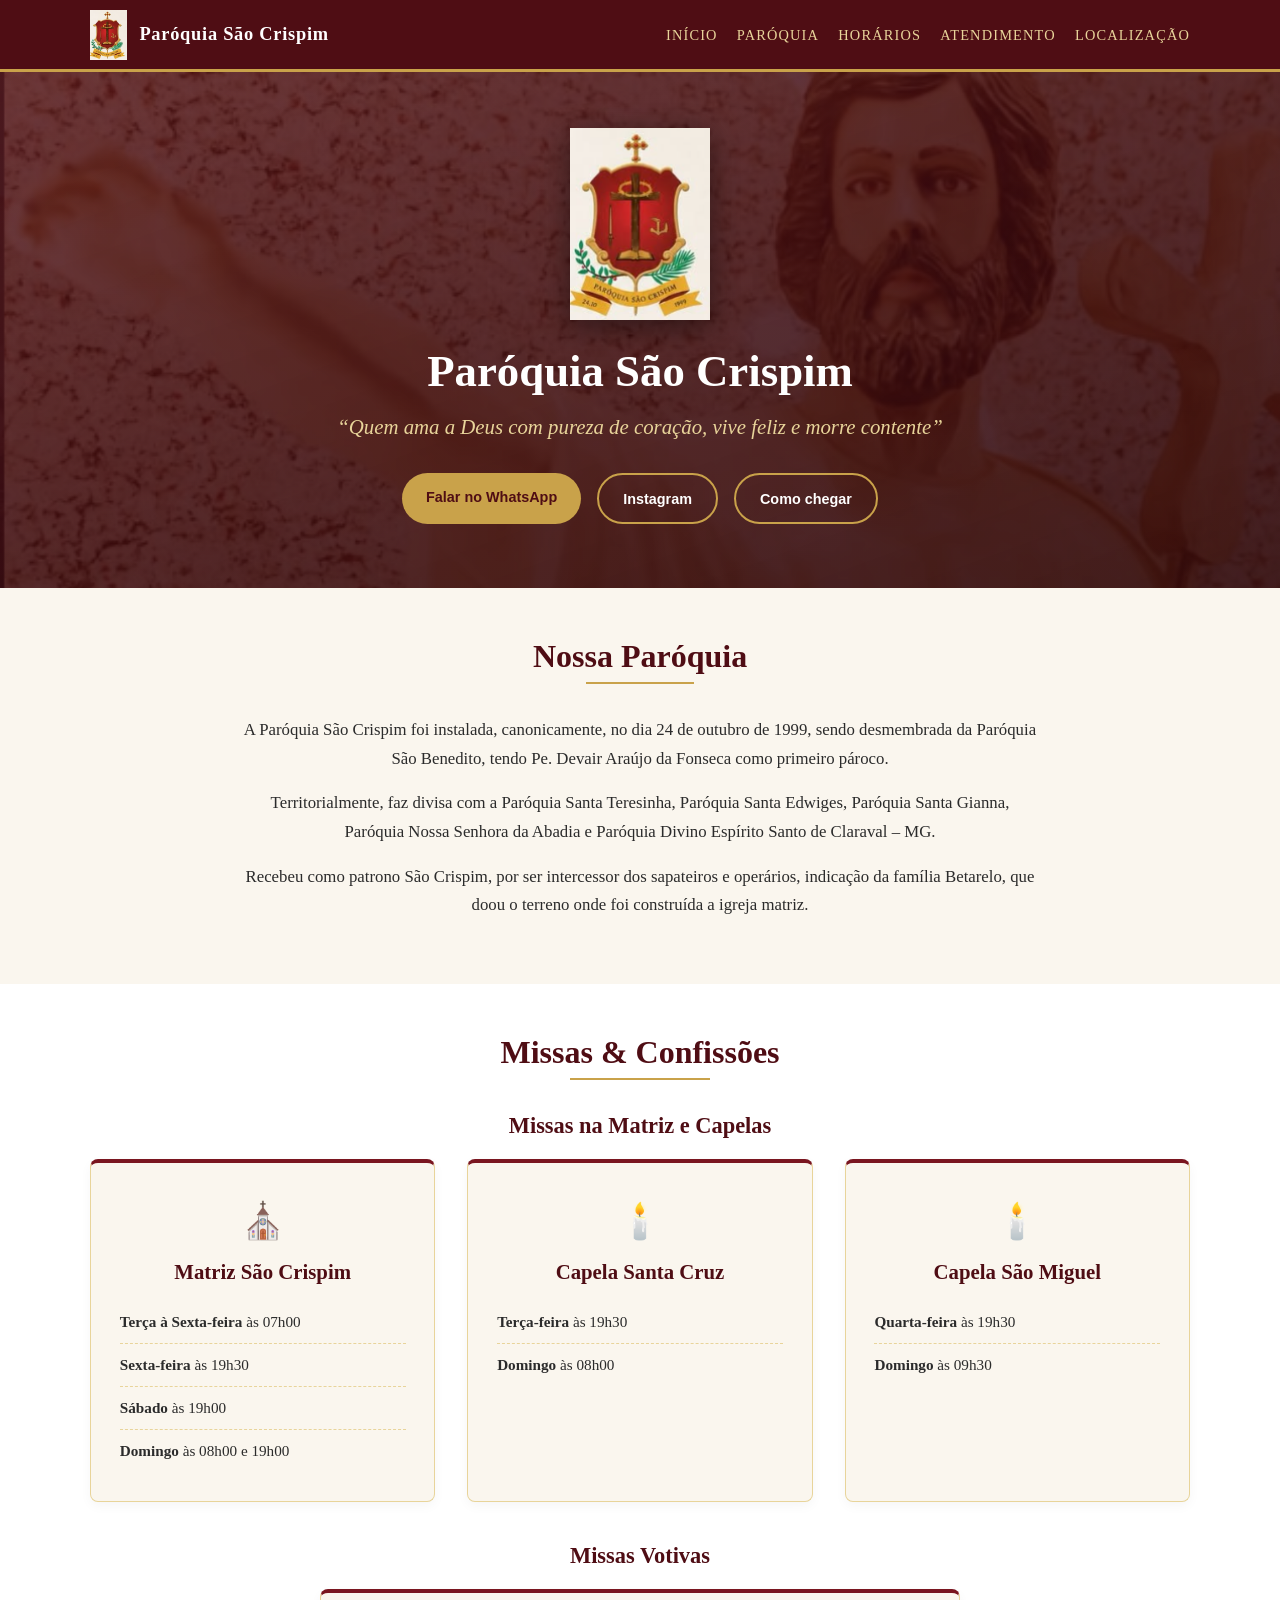
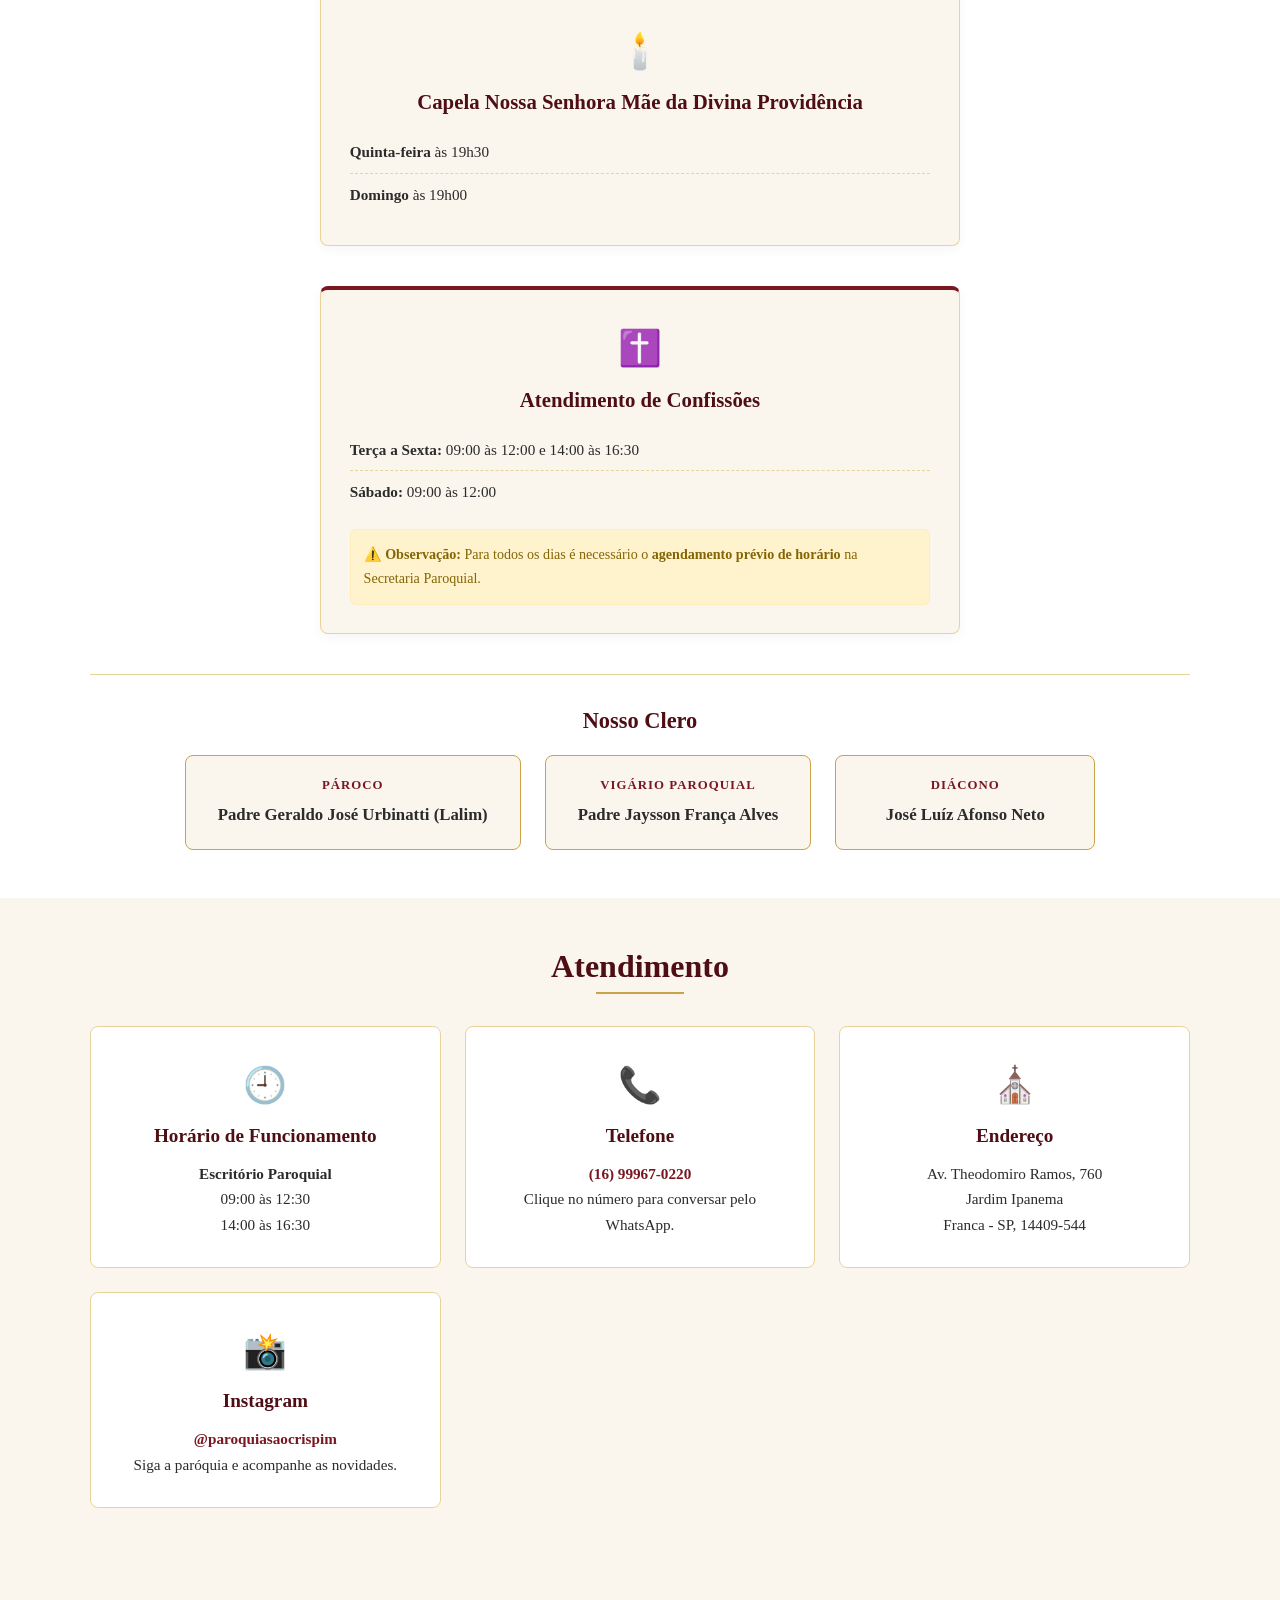
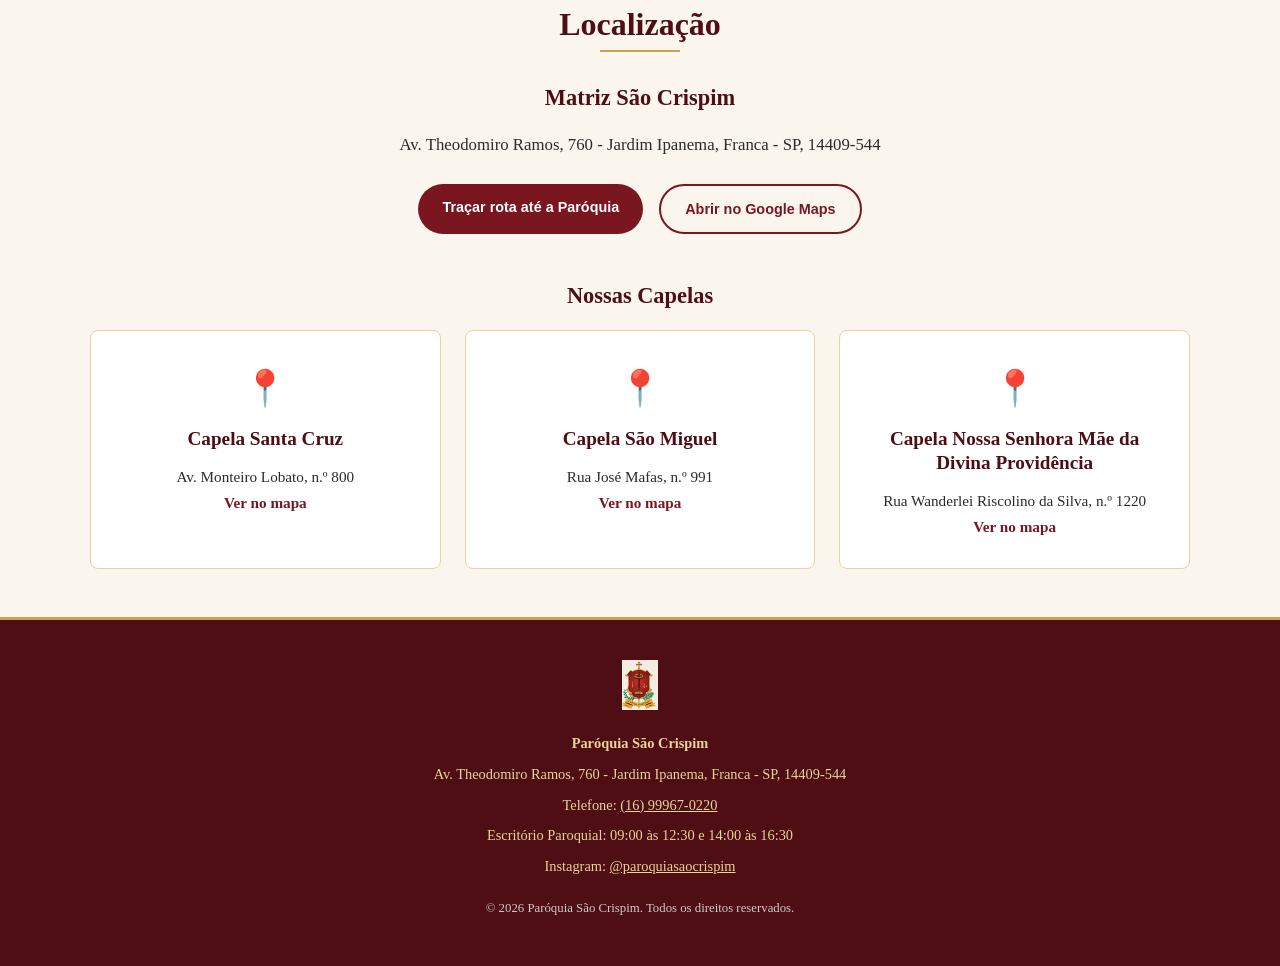
==== index.html @ 9886b4e6 "Site da Paróquia São Crispim Co-Authored-By: Claude Sonnet 5.5 <noreply@anthropic.com> Claude-Sessio" ====
<!DOCTYPE html>
<html lang="pt-BR">
<head>
  <meta charset="UTF-8">
  <meta name="viewport" content="width=device-width, initial-scale=1.0">
  <title>Paróquia São Crispim</title>
  <style>
    /* Paróquia São Crispim - Estilos Unificados */
    :root {
      --vinho: #7a1620;
      --vinho-escuro: #4f0d14;
      --dourado: #c9a24a;
      --dourado-claro: #e8d49a;
      --creme: #faf6ee;
      --texto: #2b2b2b;
      --branco: #ffffff;
    }

    * { box-sizing: border-box; margin: 0; padding: 0; }
    html { scroll-behavior: smooth; }

    body {
      font-family: "Georgia", "Times New Roman", serif;
      color: var(--texto);
      background: var(--creme);
      line-height: 1.7;
    }

    h1, h2, h3 { font-family: "Georgia", serif; line-height: 1.25; }
    a { color: inherit; }

    .container {
      width: min(1100px, 92%);
      margin: 0 auto;
    }

    /* ---------- Cabeçalho ---------- */
    header {
      background: var(--vinho-escuro);
      border-bottom: 3px solid var(--dourado);
      position: sticky;
      top: 0;
      z-index: 10;
    }

    .header-inner {
      display: flex;
      align-items: center;
      justify-content: space-between;
      gap: 1rem;
      padding: 0.6rem 0;
      flex-wrap: wrap;
    }

    .brand {
      display: flex;
      align-items: center;
      gap: 0.8rem;
      text-decoration: none;
      color: var(--branco);
    }

    .brand img { height: 50px; width: auto; }

    .brand span {
      font-size: 1.15rem;
      font-weight: bold;
      letter-spacing: 0.04em;
    }

    nav ul {
      list-style: none;
      display: flex;
      gap: 1.2rem;
      flex-wrap: wrap;
    }

    nav a {
      color: var(--dourado-claro);
      text-decoration: none;
      font-size: 0.9rem;
      text-transform: uppercase;
      letter-spacing: 0.08em;
      padding-bottom: 2px;
      border-bottom: 2px solid transparent;
      transition: border-color 0.2s, color 0.2s;
    }

    nav a:hover { color: var(--branco); border-color: var(--dourado); }

    /* ---------- Hero ---------- */
    .hero {
      /* Foto de fundo com camada escura por cima para reduzir o brilho */
      background:
        linear-gradient(160deg, rgba(79, 13, 20, 0.78) 0%, rgba(45, 6, 10, 0.88) 100%),
        url("fundo.png") center 25% / cover no-repeat;
      background-color: var(--vinho-escuro);
      color: var(--branco);
      text-align: center;
      padding: 3.5rem 0 4rem;
    }

    .hero img {
      width: 140px;
      max-width: 40%;
      height: auto;
      margin-bottom: 1rem;
      filter: drop-shadow(0 6px 14px rgba(0, 0, 0, 0.45));
    }

    .hero h1 { font-size: clamp(1.8rem, 4vw, 2.8rem); margin-bottom: 0.6rem; }

    .hero p {
      max-width: 640px;
      margin: 0 auto 1.8rem;
      color: var(--dourado-claro);
      font-size: 1.1rem;
      font-style: italic;
    }

    .botoes { display: flex; gap: 1rem; justify-content: center; flex-wrap: wrap; }

    .btn {
      display: inline-block;
      padding: 0.7rem 1.5rem;
      border-radius: 999px;
      text-decoration: none;
      font-weight: bold;
      font-family: Arial, sans-serif;
      font-size: 0.9rem;
      transition: transform 0.15s, background 0.2s;
    }

    .btn:hover { transform: translateY(-2px); }
    .btn-ouro { background: var(--dourado); color: var(--vinho-escuro); }
    .btn-borda { border: 2px solid var(--dourado); color: var(--branco); }
    .btn-vinho { background: var(--vinho); color: var(--branco); }
    .btn-vinho-borda { border: 2px solid var(--vinho); color: var(--vinho); }

    /* ---------- Seções Comuns ---------- */
    section { padding: 3rem 0; }
    .titulo-secao { text-align: center; margin-bottom: 2rem; }
    .titulo-secao h2 {
      font-size: 2rem;
      color: var(--vinho-escuro);
      position: relative;
      display: inline-block;
      padding-bottom: 0.5rem;
    }
    .titulo-secao h2::after {
      content: "";
      position: absolute;
      bottom: 0;
      left: 25%;
      width: 50%;
      height: 2px;
      background: var(--dourado);
    }

    /* ---------- Sobre ---------- */
    .sobre p {
      text-align: center;
      max-width: 800px;
      margin: 0 auto 1rem;
      font-size: 1.05rem;
    }

    /* ---------- Horários ---------- */
    .horarios-secao { background-color: var(--branco); }
    .grid-horarios {
      display: grid;
      grid-template-columns: repeat(auto-fit, minmax(280px, 1fr));
      gap: 2rem;
      margin-bottom: 2.5rem;
    }

    .grid-missas { margin-bottom: 2.5rem; }
    .grid-votivas,
    .grid-confissoes { grid-template-columns: minmax(280px, 640px); justify-content: center; }

    .sub-titulo {
      text-align: center;
      color: var(--vinho-escuro);
      font-size: 1.4rem;
      margin-bottom: 1.2rem;
    }

    .card-horario {
      background: var(--creme);
      border: 1px solid var(--dourado-claro);
      border-top: 4px solid var(--vinho);
      border-radius: 8px;
      padding: 1.8rem;
      text-align: center;
      box-shadow: 0 4px 12px rgba(0, 0, 0, 0.04);
    }

    .icone-horario { font-size: 2.2rem; margin-bottom: 0.5rem; }
    .card-horario h3 { color: var(--vinho-escuro); font-size: 1.3rem; margin-bottom: 1rem; }

    .lista-horarios { list-style: none; padding: 0; text-align: left; }
    .lista-horarios li {
      padding: 0.5rem 0;
      border-bottom: 1px dashed var(--dourado-claro);
      font-size: 0.95rem;
    }
    .lista-horarios li:last-child { border-bottom: none; }

    .alerta-agendamento {
      margin-top: 1rem;
      padding: 0.8rem;
      background-color: #fff3cd;
      border: 1px solid #ffeeba;
      border-radius: 6px;
      color: #856404;
      font-size: 0.88rem;
      text-align: left;
    }

    /* ---------- Clero ---------- */
    .clero-container {
      text-align: center;
      padding-top: 2rem;
      border-top: 1px solid var(--dourado-claro);
    }

    .clero-container h3 {
      color: var(--vinho-escuro);
      font-size: 1.4rem;
      margin-bottom: 1.2rem;
    }

    .clero-grid {
      display: flex;
      justify-content: center;
      gap: 1.5rem;
      flex-wrap: wrap;
    }

    .padre-card {
      background: var(--creme);
      border: 1px solid var(--dourado);
      border-radius: 8px;
      padding: 1.2rem 2rem;
      min-width: 260px;
      display: flex;
      flex-direction: column;
      align-items: center;
      gap: 0.3rem;
    }

    .padre-card .cargo {
      font-size: 0.8rem;
      text-transform: uppercase;
      letter-spacing: 0.08em;
      color: var(--vinho);
      font-weight: bold;
    }

    .padre-card strong { font-size: 1.05rem; color: var(--texto); }

    /* ---------- Atendimento (Cards) ---------- */
    .cards {
      display: grid;
      grid-template-columns: repeat(auto-fit, minmax(260px, 1fr));
      gap: 1.5rem;
    }

    .card {
      background: var(--branco);
      border: 1px solid var(--dourado-claro);
      border-radius: 8px;
      padding: 1.8rem;
      text-align: center;
    }

    .card .icone { font-size: 2.2rem; margin-bottom: 0.5rem; }
    .card h3 { color: var(--vinho-escuro); margin-bottom: 0.8rem; font-size: 1.2rem; }
    .card p { font-size: 0.95rem; }
    .card a { color: var(--vinho); text-decoration: none; font-weight: bold; }

    /* ---------- Localização ---------- */
    .mapa {
      margin-top: 1.5rem;
      width: 100%;
      height: 380px;
      border-radius: 8px;
      overflow: hidden;
      border: 2px solid var(--dourado);
    }

    .mapa iframe { width: 100%; height: 100%; border: 0; }

    /* ---------- Rodapé ---------- */
    footer {
      background: var(--vinho-escuro);
      color: var(--dourado-claro);
      text-align: center;
      padding: 2.5rem 0;
      border-top: 3px solid var(--dourado);
      font-size: 0.9rem;
    }

    footer img { height: 50px; margin-bottom: 0.8rem; }
    footer p { margin-bottom: 0.4rem; }
    footer a { color: var(--dourado-claro); text-decoration: underline; }
    footer .copy { margin-top: 1.2rem; font-size: 0.8rem; color: #ccc; }

    /* ---------- Ajustes gerais para celular, tablet e computador ---------- */
    html { -webkit-text-size-adjust: 100%; }
    img { max-width: 100%; }
    h1, h2, h3, p, li, a { overflow-wrap: break-word; }
    section[id] { scroll-margin-top: 90px; }

    /* Tablet e telas menores */
    @media (max-width: 900px) {
      .header-inner { justify-content: center; text-align: center; }
      nav ul { justify-content: center; }
    }

    /* Celular */
    @media (max-width: 600px) {
      header { position: static; }
      section[id] { scroll-margin-top: 0; }

      .brand img { height: 42px; }
      .brand span { font-size: 1rem; }

      nav ul { gap: 0.4rem 0.9rem; }
      nav a { font-size: 0.78rem; letter-spacing: 0.04em; }

      .hero { padding: 2.5rem 0 3rem; }
      .hero img { width: 110px; }
      .hero p { font-size: 1.05rem; }

      section { padding: 2.2rem 0; }
      .titulo-secao { margin-bottom: 1.5rem; }
      .titulo-secao h2 { font-size: 1.6rem; }
      .sub-titulo { font-size: 1.2rem; }

      .sobre p { font-size: 1rem; text-align: left; }

      .botoes { flex-direction: column; align-items: center; gap: 0.7rem; }
      .btn { width: 100%; max-width: 320px; text-align: center; }

      .grid-horarios { gap: 1.2rem; }
      .card-horario { padding: 1.3rem 1.1rem; }
      .card { padding: 1.4rem 1.1rem; }

      .padre-card { min-width: 0; width: 100%; padding: 1rem 1.2rem; }

      .grid-votivas,
      .grid-confissoes { grid-template-columns: 1fr; }

      footer { padding: 2rem 0; }
    }
  </style>
</head>
<body>

  <!-- Cabeçalho -->
  <header>
    <div class="container header-inner">
      <a class="brand" href="#inicio">
        <img src="logo.png" alt="Brasão da Paróquia São Crispim">
        <span>Paróquia São Crispim</span>
      </a>
      <nav>
        <ul>
          <li><a href="#inicio">Início</a></li>
          <li><a href="#sobre">Paróquia</a></li>
          <li><a href="#horarios">Horários</a></li>
          <li><a href="#atendimento">Atendimento</a></li>
          <li><a href="#localizacao">Localização</a></li>
        </ul>
      </nav>
    </div>
  </header>

  <main>
    <!-- Hero / Início -->
    <section class="hero" id="inicio">
      <div class="container">
        <img src="logo.png" alt="Brasão da Paróquia São Crispim">
        <h1>Paróquia São Crispim</h1>
        <p style="font-size:1.3rem;">“Quem ama a Deus com pureza de coração, vive feliz e morre contente”</p>
        <div class="botoes">
          <a class="btn btn-ouro" href="https://wa.me/5516999670220?text=Ol%C3%A1%2C%20gostaria%20de%20mais%20informa%C3%A7%C3%B5es%20sobre%20a%20Par%C3%B3quia%20S%C3%A3o%20Crispim." target="_blank" rel="noopener">Falar no WhatsApp</a>
          <a class="btn btn-borda" href="https://www.instagram.com/paroquiasaocrispim/" target="_blank" rel="noopener">Instagram</a>
          <a class="btn btn-borda" href="#localizacao">Como chegar</a>
        </div>
      </div>
    </section>

    <!-- Sobre -->
    <section class="sobre" id="sobre">
      <div class="container">
        <div class="titulo-secao">
          <h2>Nossa Paróquia</h2>
        </div>
        <p>A Paróquia São Crispim foi instalada, canonicamente, no dia 24 de outubro de 1999, sendo desmembrada da Paróquia São Benedito, tendo Pe. Devair Araújo da Fonseca como primeiro pároco.</p>
        <p>Territorialmente, faz divisa com a Paróquia Santa Teresinha, Paróquia Santa Edwiges, Paróquia Santa Gianna, Paróquia Nossa Senhora da Abadia e Paróquia Divino Espírito Santo de Claraval – MG.</p>
        <p>Recebeu como patrono São Crispim, por ser intercessor dos sapateiros e operários, indicação da família Betarelo, que doou o terreno onde foi construída a igreja matriz.</p>
      </div>
    </section>

    <!-- Horários de Missas e Confissões -->
    <section class="horarios-secao" id="horarios">
      <div class="container">
        <div class="titulo-secao">
          <h2>Missas & Confissões</h2>
        </div>

        <!-- Missas: Matriz e Capelas -->
        <h3 class="sub-titulo">Missas na Matriz e Capelas</h3>
        <div class="grid-horarios grid-missas">
          <article class="card-horario">
            <div class="icone-horario">⛪</div>
            <h3>Matriz São Crispim</h3>
            <ul class="lista-horarios">
              <li><strong>Terça à Sexta-feira</strong> às 07h00</li>
              <li><strong>Sexta-feira</strong> às 19h30</li>
              <li><strong>Sábado</strong> às 19h00</li>
              <li><strong>Domingo</strong> às 08h00 e 19h00</li>
            </ul>
          </article>

          <article class="card-horario">
            <div class="icone-horario">🕯️</div>
            <h3>Capela Santa Cruz</h3>
            <ul class="lista-horarios">
              <li><strong>Terça-feira</strong> às 19h30</li>
              <li><strong>Domingo</strong> às 08h00</li>
            </ul>
          </article>

          <article class="card-horario">
            <div class="icone-horario">🕯️</div>
            <h3>Capela São Miguel</h3>
            <ul class="lista-horarios">
              <li><strong>Quarta-feira</strong> às 19h30</li>
              <li><strong>Domingo</strong> às 09h30</li>
            </ul>
          </article>
        </div>

        <!-- Missas Votivas -->
        <h3 class="sub-titulo">Missas Votivas</h3>
        <div class="grid-horarios grid-votivas">
          <article class="card-horario">
            <div class="icone-horario">🕯️</div>
            <h3>Capela Nossa Senhora Mãe da Divina Providência</h3>
            <ul class="lista-horarios">
              <li><strong>Quinta-feira</strong> às 19h30</li>
              <li><strong>Domingo</strong> às 19h00</li>
            </ul>
          </article>
        </div>

        <div class="grid-horarios grid-confissoes">
          <!-- Card Confissões -->
          <article class="card-horario">
            <div class="icone-horario">✝️</div>
            <h3>Atendimento de Confissões</h3>
            <ul class="lista-horarios">
              <li><strong>Terça a Sexta:</strong> 09:00 às 12:00 e 14:00 às 16:30</li>
              <li><strong>Sábado:</strong> 09:00 às 12:00</li>
            </ul>
            <div class="alerta-agendamento">
              ⚠️ <strong>Observação:</strong> Para todos os dias é necessário o <strong>agendamento prévio de horário</strong> na Secretaria Paroquial.
            </div>
          </article>
        </div>

        <!-- Clero -->
        <div class="clero-container">
          <h3>Nosso Clero</h3>
          <div class="clero-grid">
            <div class="padre-card">
              <span class="cargo">Pároco</span>
              <strong>Padre Geraldo José Urbinatti (Lalim)</strong>
            </div>
            <div class="padre-card">
              <span class="cargo">Vigário Paroquial</span>
              <strong>Padre Jaysson França Alves</strong>
            </div>
            <div class="padre-card">
              <span class="cargo">Diácono</span>
              <strong>José Luíz Afonso Neto</strong>
            </div>
          </div>
        </div>
      </div>
    </section>

    <!-- Atendimento -->
    <section class="faixa" id="atendimento">
      <div class="container">
        <div class="titulo-secao">
          <h2>Atendimento</h2>
        </div>
        <div class="cards">
          <article class="card">
            <div class="icone">🕘</div>
            <h3>Horário de Funcionamento</h3>
            <p><strong>Escritório Paroquial</strong></p>
            <p>09:00 às 12:30<br>14:00 às 16:30</p>
          </article>

          <article class="card">
            <div class="icone">📞</div>
            <h3>Telefone</h3>
            <p><a href="https://wa.me/5516999670220?text=Ol%C3%A1%2C%20gostaria%20de%20mais%20informa%C3%A7%C3%B5es%20sobre%20a%20Par%C3%B3quia%20S%C3%A3o%20Crispim." target="_blank" rel="noopener">(16) 99967-0220</a></p>
            <p>Clique no número para conversar pelo WhatsApp.</p>
          </article>

          <article class="card">
            <div class="icone">⛪</div>
            <h3>Endereço</h3>
            <p>Av. Theodomiro Ramos, 760<br>Jardim Ipanema<br>Franca - SP, 14409-544</p>
          </article>

          <article class="card">
            <div class="icone">📸</div>
            <h3>Instagram</h3>
            <p><a href="https://www.instagram.com/paroquiasaocrispim/" target="_blank" rel="noopener">@paroquiasaocrispim</a></p>
            <p>Siga a paróquia e acompanhe as novidades.</p>
          </article>
        </div>
      </div>
    </section>

    <!-- Localização -->
    <section id="localizacao">
      <div class="container">
        <div class="titulo-secao">
          <h2>Localização</h2>
        </div>
        <h3 class="sub-titulo">Matriz São Crispim</h3>
        <p style="text-align:center; font-size:1.05rem;">
          Av. Theodomiro Ramos, 760 - Jardim Ipanema, Franca - SP, 14409-544
        </p>
        <div class="botoes" style="margin-top:1.5rem;">
          <a class="btn btn-vinho" href="https://www.google.com/maps/dir/?api=1&destination=Av.+Theodomiro Ramos,+760+-+Jardim+Ipanema,+Franca+-+SP,+14409-544" target="_blank" rel="noopener">Traçar rota até a Paróquia</a>
          <a class="btn btn-vinho-borda" href="https://www.google.com/maps/search/?api=1&query=Av.+Theodomiro+Ramos,+760+-+Jardim+Ipanema,+Franca+-+SP,+14409-544" target="_blank" rel="noopener">Abrir no Google Maps</a>
        </div>

        <!-- Localização das Capelas -->
        <h3 class="sub-titulo" style="margin-top:3rem;">Nossas Capelas</h3>
        <div class="cards">
          <article class="card">
            <div class="icone">📍</div>
            <h3>Capela Santa Cruz</h3>
            <p>Av. Monteiro Lobato, n.º 800</p>
            <p><a href="https://www.google.com/maps/search/?api=1&query=Av.+Monteiro+Lobato,+800,+Franca+-+SP" target="_blank" rel="noopener">Ver no mapa</a></p>
          </article>

          <article class="card">
            <div class="icone">📍</div>
            <h3>Capela São Miguel</h3>
            <p>Rua José Mafas, n.º 991</p>
            <p><a href="https://www.google.com/maps/search/?api=1&query=Rua+Jos%C3%A9+Mafas,+991,+Franca+-+SP" target="_blank" rel="noopener">Ver no mapa</a></p>
          </article>

          <article class="card">
            <div class="icone">📍</div>
            <h3>Capela Nossa Senhora Mãe da Divina Providência</h3>
            <p>Rua Wanderlei Riscolino da Silva, n.º 1220</p>
            <p><a href="https://www.google.com/maps/search/?api=1&query=Rua+Wanderlei+Riscolino+da+Silva,+1220,+Franca+-+SP" target="_blank" rel="noopener">Ver no mapa</a></p>
          </article>
        </div>
      </div>
    </section>
  </main>

  <!-- Rodapé -->
  <footer>
    <div class="container">
      <img src="logo.png" alt="Brasão da Paróquia São Crispim">
      <p><strong>Paróquia São Crispim</strong></p>
      <p>Av. Theodomiro Ramos, 760 - Jardim Ipanema, Franca - SP, 14409-544</p>
      <p>Telefone: <a href="https://wa.me/5516999670220?text=Ol%C3%A1%2C%20gostaria%20de%20mais%20informa%C3%A7%C3%B5es%20sobre%20a%20Par%C3%B3quia%20S%C3%A3o%20Crispim." target="_blank" rel="noopener">(16) 99967-0220</a></p>
      <p>Escritório Paroquial: 09:00 às 12:30 e 14:00 às 16:30</p>
      <p>Instagram: <a href="https://www.instagram.com/paroquiasaocrispim/" target="_blank" rel="noopener">@paroquiasaocrispim</a></p>
      <p class="copy">&copy; 2026 Paróquia São Crispim. Todos os direitos reservados.</p>
    </div>
  </footer>

</body>
</html>
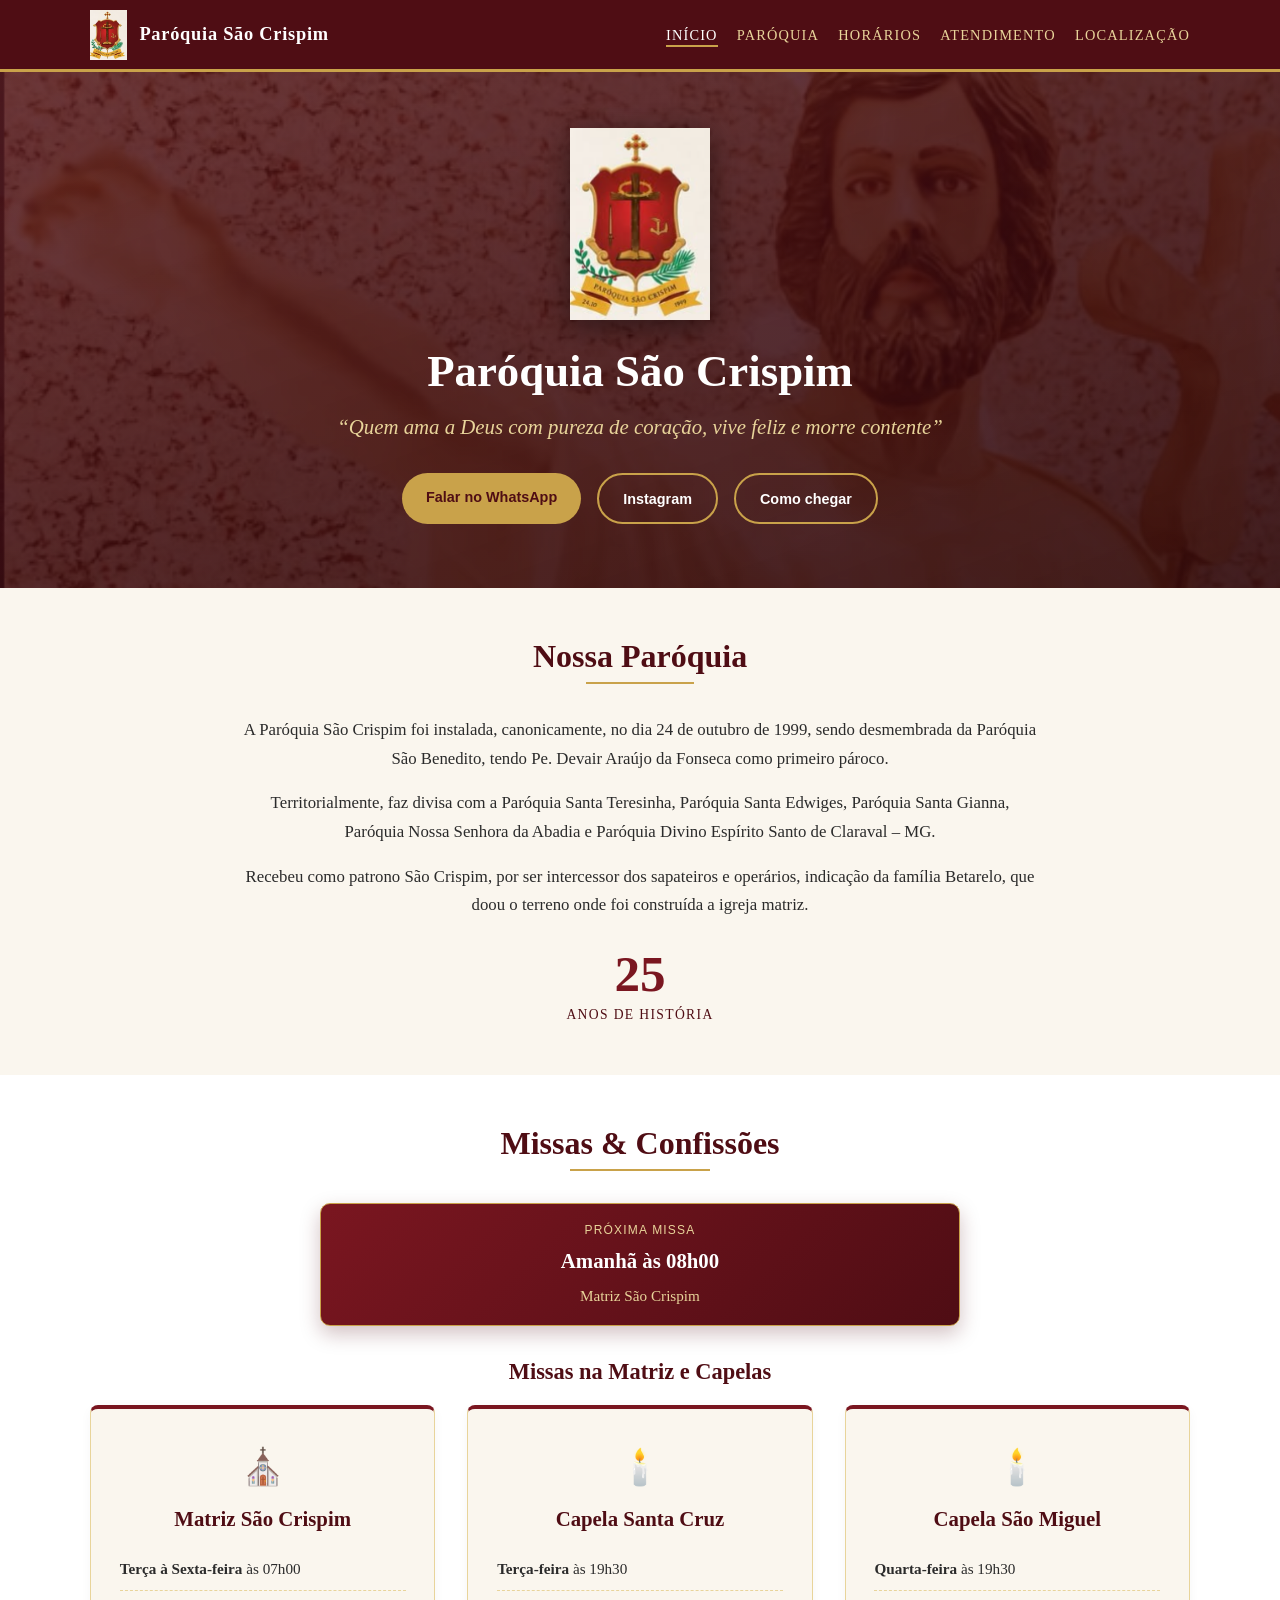
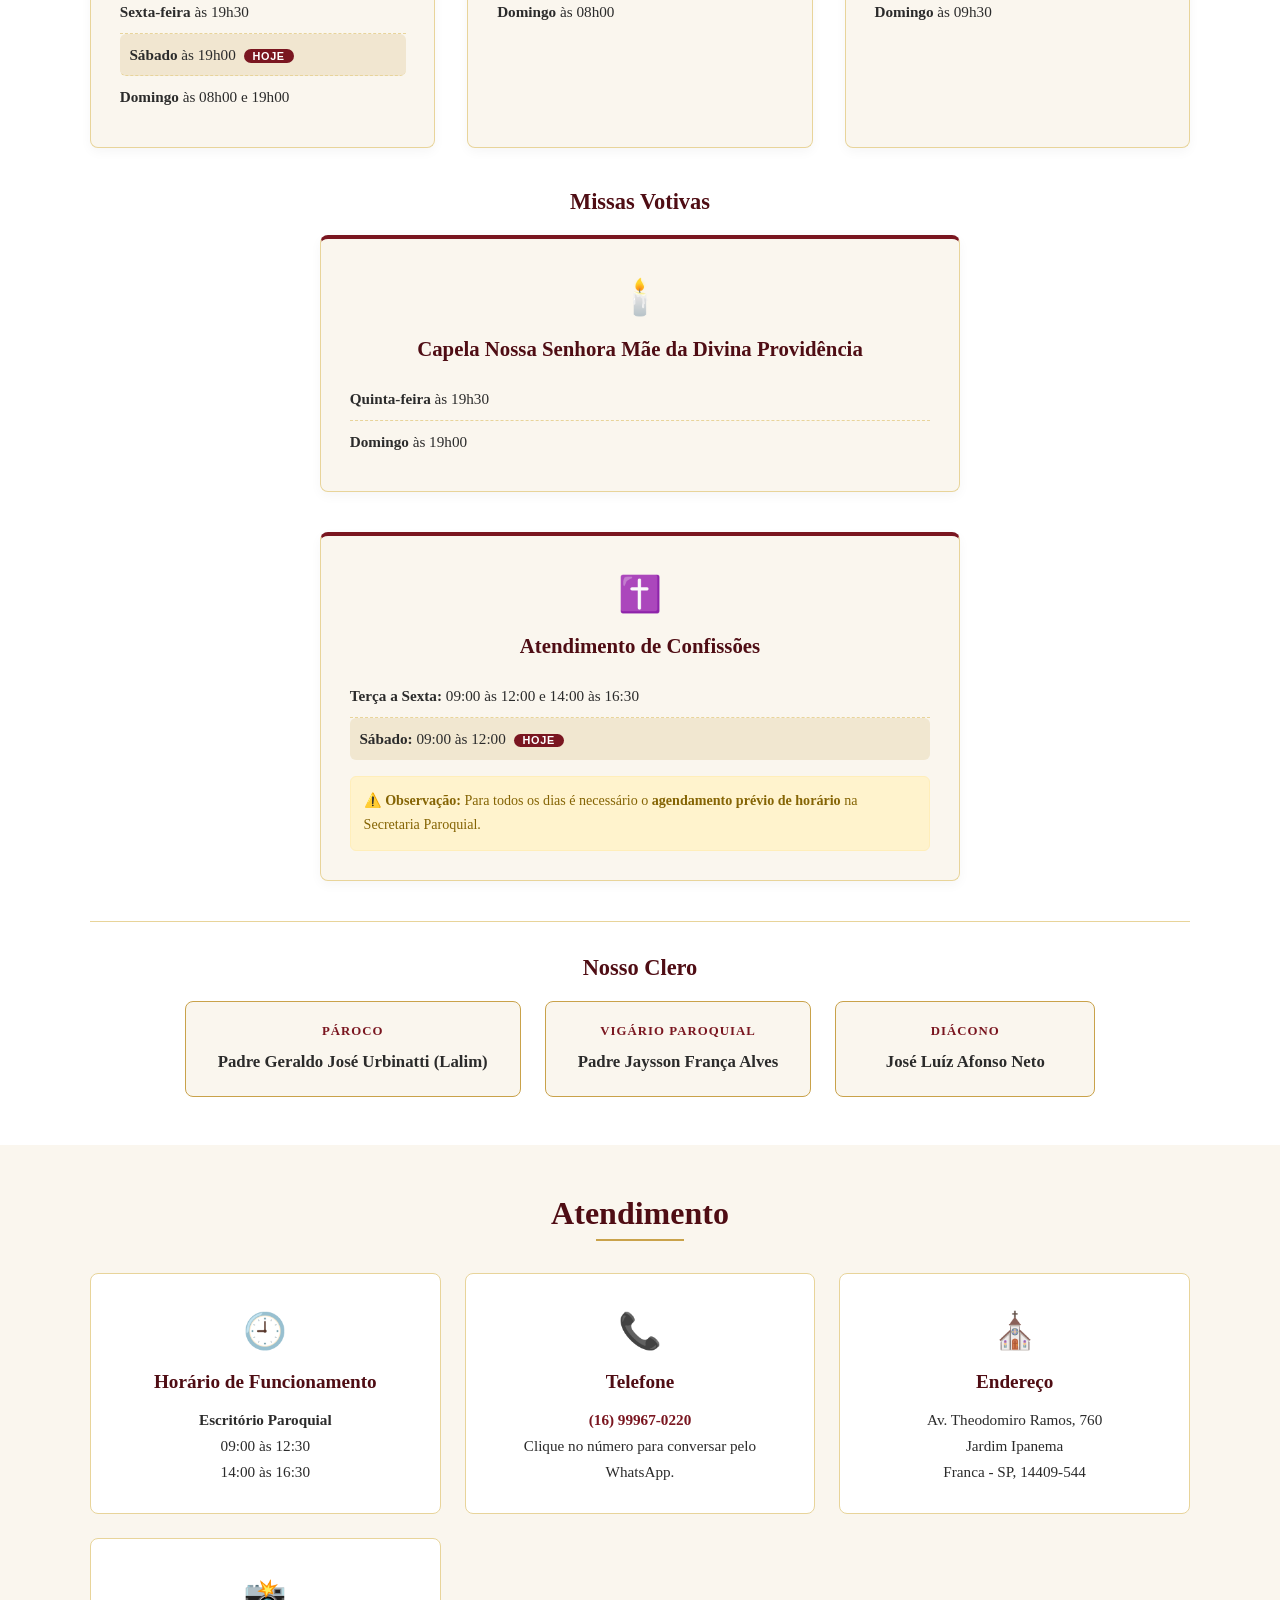
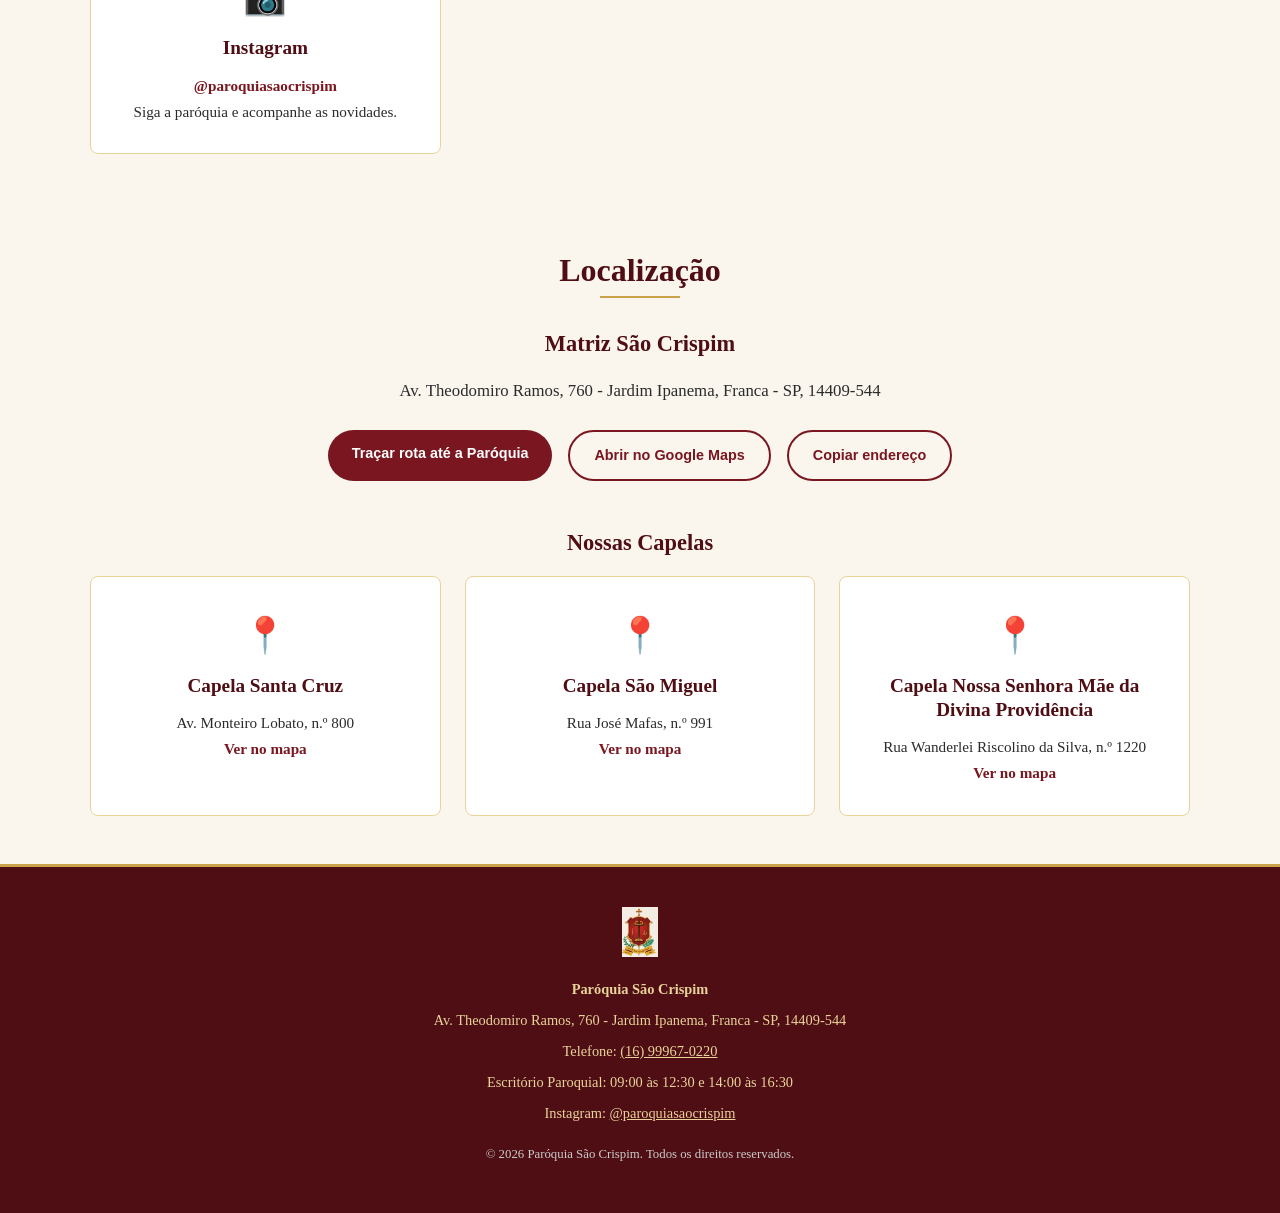
==== commit 2192bd3d: "Adiciona JavaScript: animações e interatividade - script.js: menu no celular, barra de progresso, vo" ====
--- a/index.html
+++ b/index.html
@@ -4,6 +4,15 @@
   <meta charset="UTF-8">
   <meta name="viewport" content="width=device-width, initial-scale=1.0">
   <title>Paróquia São Crispim</title>
+  <!-- ===== Segurança ===== -->
+  <meta http-equiv="Content-Security-Policy" content="default-src 'none'; img-src 'self' data:; style-src 'unsafe-inline'; script-src 'self' 'sha256-65LQZOquRCkkr/KPNwzK7pAOBOtvfO5ftrjAH5pYu9U='; base-uri 'none'; form-action 'none'; connect-src 'none'; object-src 'none'; upgrade-insecure-requests">
+  <meta name="referrer" content="strict-origin-when-cross-origin">
+  <meta name="robots" content="index, follow">
+  <!-- Anti-clickjacking: esconde a página se ela for carregada dentro de outro site -->
+  <style id="fb">html{display:none !important}</style>
+  <noscript><style>html{display:block !important}</style></noscript>
+  <script>document.documentElement.classList.add('js');if(self===top){var e=document.getElementById('fb');if(e)e.remove();}else{try{top.location=self.location;}catch(x){}}</script>
+
   <style>
     /* Paróquia São Crispim - Estilos Unificados */
     :root {
@@ -354,9 +363,125 @@
 
       footer { padding: 2rem 0; }
     }
+    /* ---------- Animações e interatividade ---------- */
+    a:focus-visible, button:focus-visible { outline: 3px solid var(--dourado); outline-offset: 3px; }
+
+    .progresso {
+      position: fixed; top: 0; left: 0; width: 100%; height: 3px;
+      background: linear-gradient(90deg, var(--dourado), var(--dourado-claro));
+      transform: scaleX(0); transform-origin: 0 50%;
+      z-index: 30; pointer-events: none;
+    }
+
+    header { transition: box-shadow 0.3s; }
+    header.rolou { box-shadow: 0 6px 18px rgba(0, 0, 0, 0.35); }
+    nav a.ativo { color: var(--branco); border-color: var(--dourado); }
+
+    .menu-btn {
+      display: none; width: 44px; height: 44px; border-radius: 8px;
+      border: 2px solid var(--dourado); background: transparent;
+      color: var(--dourado-claro); font-size: 1.4rem; line-height: 1; cursor: pointer;
+    }
+
+    /* Entrada do topo da página */
+    @keyframes subir { from { opacity: 0; transform: translateY(24px); } to { opacity: 1; transform: none; } }
+    @keyframes flutuar { 0%, 100% { transform: translateY(0); } 50% { transform: translateY(-8px); } }
+    @keyframes pulso { 0%, 100% { box-shadow: 0 0 0 0 rgba(122, 22, 32, 0.45); } 50% { box-shadow: 0 0 0 6px rgba(122, 22, 32, 0); } }
+
+    .js .hero .container > * { animation: subir 0.8s ease both; }
+    .js .hero .container > :nth-child(2) { animation-delay: 0.12s; }
+    .js .hero .container > :nth-child(3) { animation-delay: 0.24s; }
+    .js .hero .container > :nth-child(4) { animation-delay: 0.36s; }
+    .js .hero .container > img { animation: subir 0.8s ease both, flutuar 6s ease-in-out 1s infinite; }
+
+    /* Aparecer ao rolar (a classe .reveal é colocada pelo script.js) */
+    .js .reveal {
+      opacity: 0; transform: translateY(28px);
+      transition: opacity 0.7s ease, transform 0.7s ease;
+      transition-delay: var(--atraso, 0s);
+    }
+    .js .reveal.visivel { opacity: 1; transform: none; }
+
+    /* Cartões reagem ao passar o mouse */
+    .card-horario, .card, .padre-card { transition: transform 0.25s ease, box-shadow 0.25s ease; }
+    .card-horario:hover, .card:hover, .padre-card:hover {
+      transform: translateY(-6px);
+      box-shadow: 0 12px 24px rgba(79, 13, 20, 0.15);
+    }
+    button.btn { cursor: pointer; font-family: Arial, sans-serif; background: transparent; }
+    .btn[hidden] { display: none; }
+    .btn-vinho-borda:hover { background: var(--vinho); color: var(--branco); }
+    .btn-ouro:hover { background: var(--dourado-claro); }
+
+    /* Próxima missa */
+    .proxima-missa {
+      max-width: 640px; margin: 0 auto 2rem; padding: 1rem 1.4rem; text-align: center;
+      color: var(--branco); border: 1px solid var(--dourado); border-radius: 10px;
+      background: linear-gradient(135deg, var(--vinho), var(--vinho-escuro));
+      box-shadow: 0 8px 20px rgba(79, 13, 20, 0.25);
+    }
+    .proxima-missa[hidden] { display: none; }
+    .proxima-missa small {
+      display: block; color: var(--dourado-claro); font-family: Arial, sans-serif;
+      font-size: 0.75rem; letter-spacing: 0.1em; text-transform: uppercase;
+    }
+    .proxima-missa strong { display: block; font-size: 1.3rem; margin: 0.2rem 0; }
+    .proxima-missa span { color: var(--dourado-claro); font-size: 0.95rem; }
+
+    /* Destaque do dia de hoje */
+    .lista-horarios li.hoje { background: rgba(201, 162, 74, 0.18); border-radius: 6px; padding-left: 0.6rem; padding-right: 0.6rem; }
+    .badge-hoje {
+      display: inline-block; margin-left: 0.5rem; padding: 0.05rem 0.55rem; border-radius: 999px;
+      background: var(--vinho); color: var(--branco); vertical-align: middle;
+      font: 700 0.68rem Arial, sans-serif; letter-spacing: 0.06em; text-transform: uppercase;
+      animation: pulso 2s ease-in-out infinite;
+    }
+
+    /* Anos de história */
+    .anos { text-align: center; margin-top: 1.8rem; }
+    .anos .num { display: block; font-size: 3.2rem; font-weight: bold; color: var(--vinho); line-height: 1; }
+    .anos .legenda { color: var(--vinho-escuro); text-transform: uppercase; letter-spacing: 0.1em; font-size: 0.85rem; }
+
+    /* Voltar ao topo e aviso */
+    .topo {
+      position: fixed; right: 1.2rem; bottom: 1.2rem; width: 48px; height: 48px; border-radius: 50%;
+      border: 2px solid var(--dourado); background: var(--vinho-escuro); color: var(--dourado-claro);
+      font-size: 1.3rem; cursor: pointer; z-index: 20;
+      opacity: 0; transform: translateY(12px); pointer-events: none;
+      transition: opacity 0.3s, transform 0.3s;
+    }
+    .topo.mostrar { opacity: 1; transform: none; pointer-events: auto; }
+    .toast {
+      position: fixed; left: 50%; bottom: 1.5rem; transform: translate(-50%, 20px); z-index: 40;
+      padding: 0.7rem 1.2rem; border-radius: 999px; border: 1px solid var(--dourado);
+      background: var(--vinho-escuro); color: var(--dourado-claro); font: 0.9rem Arial, sans-serif;
+      opacity: 0; pointer-events: none; transition: opacity 0.3s, transform 0.3s;
+    }
+    .toast.mostrar { opacity: 1; transform: translate(-50%, 0); }
+
+    /* Menu em formato de botão no celular (só quando o JavaScript está ativo) */
+    @media (max-width: 600px) {
+      .menu-js .menu-btn { display: inline-flex; align-items: center; justify-content: center; }
+      .menu-js .header-inner { justify-content: space-between; text-align: left; }
+      .menu-js nav { display: none; width: 100%; }
+      .menu-js nav.aberto { display: block; animation: subir 0.3s ease both; }
+      .menu-js nav ul { flex-direction: column; align-items: center; gap: 0.2rem; padding: 0.4rem 0 0.6rem; }
+      .menu-js nav a { display: block; padding: 0.6rem 1rem; font-size: 0.9rem; }
+    }
+
+    /* Respeita quem prefere menos movimento */
+    @media (prefers-reduced-motion: reduce) {
+      *, *::before, *::after {
+        animation-duration: 0.01ms !important; animation-iteration-count: 1 !important;
+        transition-duration: 0.01ms !important; transition-delay: 0s !important; scroll-behavior: auto !important;
+      }
+      .js .reveal { opacity: 1; transform: none; }
+    }
   </style>
 </head>
 <body>
+
+  <div class="progresso" id="progresso" aria-hidden="true"></div>
 
   <!-- Cabeçalho -->
   <header>
@@ -365,7 +490,8 @@
         <img src="logo.png" alt="Brasão da Paróquia São Crispim">
         <span>Paróquia São Crispim</span>
       </a>
-      <nav>
+      <button type="button" class="menu-btn" id="menu-btn" aria-label="Abrir menu" aria-expanded="false" aria-controls="menu-principal">&#9776;</button>
+      <nav id="menu-principal">
         <ul>
           <li><a href="#inicio">Início</a></li>
           <li><a href="#sobre">Paróquia</a></li>
@@ -401,6 +527,7 @@
         <p>A Paróquia São Crispim foi instalada, canonicamente, no dia 24 de outubro de 1999, sendo desmembrada da Paróquia São Benedito, tendo Pe. Devair Araújo da Fonseca como primeiro pároco.</p>
         <p>Territorialmente, faz divisa com a Paróquia Santa Teresinha, Paróquia Santa Edwiges, Paróquia Santa Gianna, Paróquia Nossa Senhora da Abadia e Paróquia Divino Espírito Santo de Claraval – MG.</p>
         <p>Recebeu como patrono São Crispim, por ser intercessor dos sapateiros e operários, indicação da família Betarelo, que doou o terreno onde foi construída a igreja matriz.</p>
+        <div class="anos"><span class="num" data-desde="1999-10-24">27</span><span class="legenda">anos de história</span></div>
       </div>
     </section>
 
@@ -410,6 +537,9 @@
         <div class="titulo-secao">
           <h2>Missas & Confissões</h2>
         </div>
+
+        <!-- Preenchido pelo script.js com a próxima missa -->
+        <div class="proxima-missa" id="proxima-missa" role="status" aria-live="polite" hidden></div>
 
         <!-- Missas: Matriz e Capelas -->
         <h3 class="sub-titulo">Missas na Matriz e Capelas</h3>
@@ -418,10 +548,10 @@
             <div class="icone-horario">⛪</div>
             <h3>Matriz São Crispim</h3>
             <ul class="lista-horarios">
-              <li><strong>Terça à Sexta-feira</strong> às 07h00</li>
-              <li><strong>Sexta-feira</strong> às 19h30</li>
-              <li><strong>Sábado</strong> às 19h00</li>
-              <li><strong>Domingo</strong> às 08h00 e 19h00</li>
+              <li data-dias="2,3,4,5" data-hora="07:00"><strong>Terça à Sexta-feira</strong> às 07h00</li>
+              <li data-dias="5" data-hora="19:30"><strong>Sexta-feira</strong> às 19h30</li>
+              <li data-dias="6" data-hora="19:00"><strong>Sábado</strong> às 19h00</li>
+              <li data-dias="0" data-hora="08:00,19:00"><strong>Domingo</strong> às 08h00 e 19h00</li>
             </ul>
           </article>
 
@@ -429,8 +559,8 @@
             <div class="icone-horario">🕯️</div>
             <h3>Capela Santa Cruz</h3>
             <ul class="lista-horarios">
-              <li><strong>Terça-feira</strong> às 19h30</li>
-              <li><strong>Domingo</strong> às 08h00</li>
+              <li data-dias="2" data-hora="19:30"><strong>Terça-feira</strong> às 19h30</li>
+              <li data-dias="0" data-hora="08:00"><strong>Domingo</strong> às 08h00</li>
             </ul>
           </article>
 
@@ -438,8 +568,8 @@
             <div class="icone-horario">🕯️</div>
             <h3>Capela São Miguel</h3>
             <ul class="lista-horarios">
-              <li><strong>Quarta-feira</strong> às 19h30</li>
-              <li><strong>Domingo</strong> às 09h30</li>
+              <li data-dias="3" data-hora="19:30"><strong>Quarta-feira</strong> às 19h30</li>
+              <li data-dias="0" data-hora="09:30"><strong>Domingo</strong> às 09h30</li>
             </ul>
           </article>
         </div>
@@ -451,8 +581,8 @@
             <div class="icone-horario">🕯️</div>
             <h3>Capela Nossa Senhora Mãe da Divina Providência</h3>
             <ul class="lista-horarios">
-              <li><strong>Quinta-feira</strong> às 19h30</li>
-              <li><strong>Domingo</strong> às 19h00</li>
+              <li data-dias="4" data-hora="19:30"><strong>Quinta-feira</strong> às 19h30</li>
+              <li data-dias="0" data-hora="19:00"><strong>Domingo</strong> às 19h00</li>
             </ul>
           </article>
         </div>
@@ -463,8 +593,8 @@
             <div class="icone-horario">✝️</div>
             <h3>Atendimento de Confissões</h3>
             <ul class="lista-horarios">
-              <li><strong>Terça a Sexta:</strong> 09:00 às 12:00 e 14:00 às 16:30</li>
-              <li><strong>Sábado:</strong> 09:00 às 12:00</li>
+              <li data-dias="2,3,4,5"><strong>Terça a Sexta:</strong> 09:00 às 12:00 e 14:00 às 16:30</li>
+              <li data-dias="6"><strong>Sábado:</strong> 09:00 às 12:00</li>
             </ul>
             <div class="alerta-agendamento">
               ⚠️ <strong>Observação:</strong> Para todos os dias é necessário o <strong>agendamento prévio de horário</strong> na Secretaria Paroquial.
@@ -543,6 +673,7 @@
         <div class="botoes" style="margin-top:1.5rem;">
           <a class="btn btn-vinho" href="https://www.google.com/maps/dir/?api=1&destination=Av.+Theodomiro Ramos,+760+-+Jardim+Ipanema,+Franca+-+SP,+14409-544" target="_blank" rel="noopener">Traçar rota até a Paróquia</a>
           <a class="btn btn-vinho-borda" href="https://www.google.com/maps/search/?api=1&query=Av.+Theodomiro+Ramos,+760+-+Jardim+Ipanema,+Franca+-+SP,+14409-544" target="_blank" rel="noopener">Abrir no Google Maps</a>
+          <button type="button" class="btn btn-vinho-borda" id="copiar-endereco" data-copiar="Av. Theodomiro Ramos, 760 - Jardim Ipanema, Franca - SP, 14409-544" hidden>Copiar endereço</button>
         </div>
 
         <!-- Localização das Capelas -->
@@ -586,5 +717,9 @@
     </div>
   </footer>
 
+  <button type="button" class="topo" id="topo" aria-label="Voltar ao topo" tabindex="-1">&#8593;</button>
+  <div class="toast" id="toast" role="status" aria-live="polite"></div>
+
+  <script src="script.js" defer></script>
 </body>
-</html>+</html>
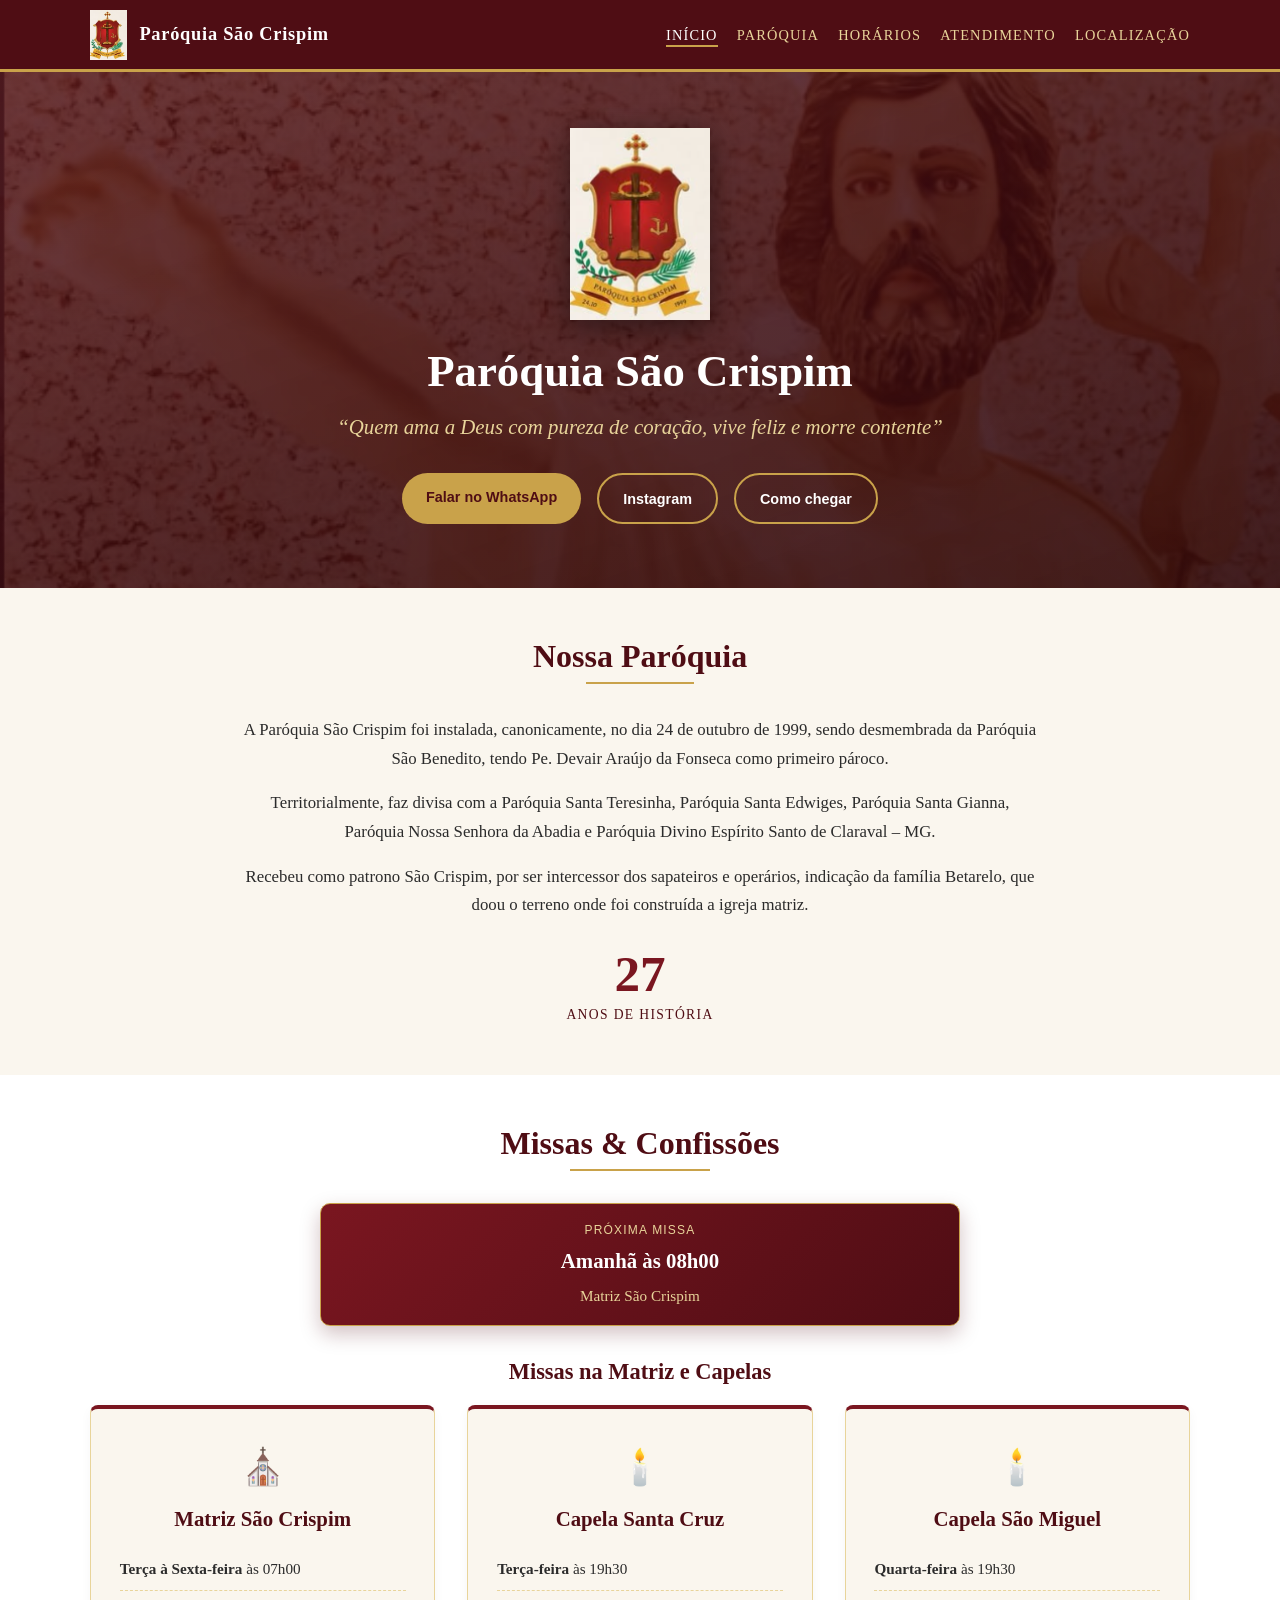
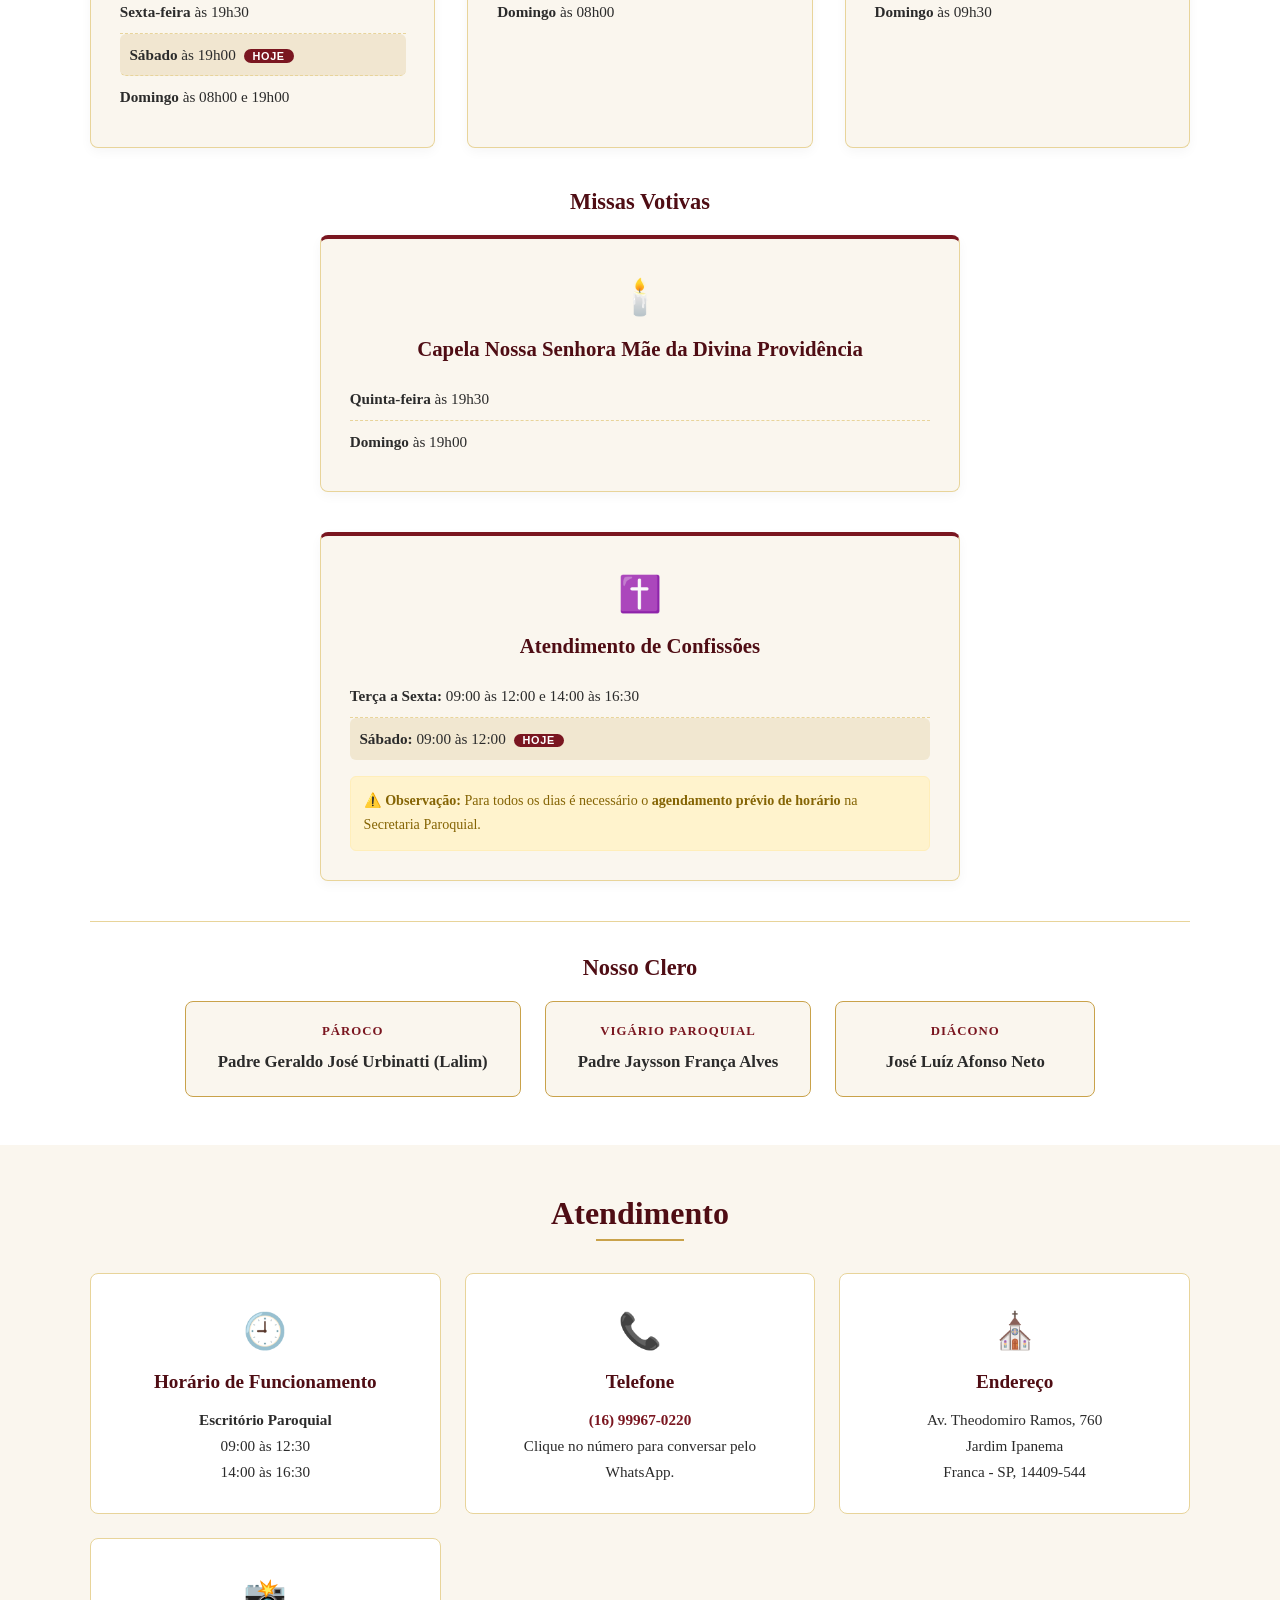
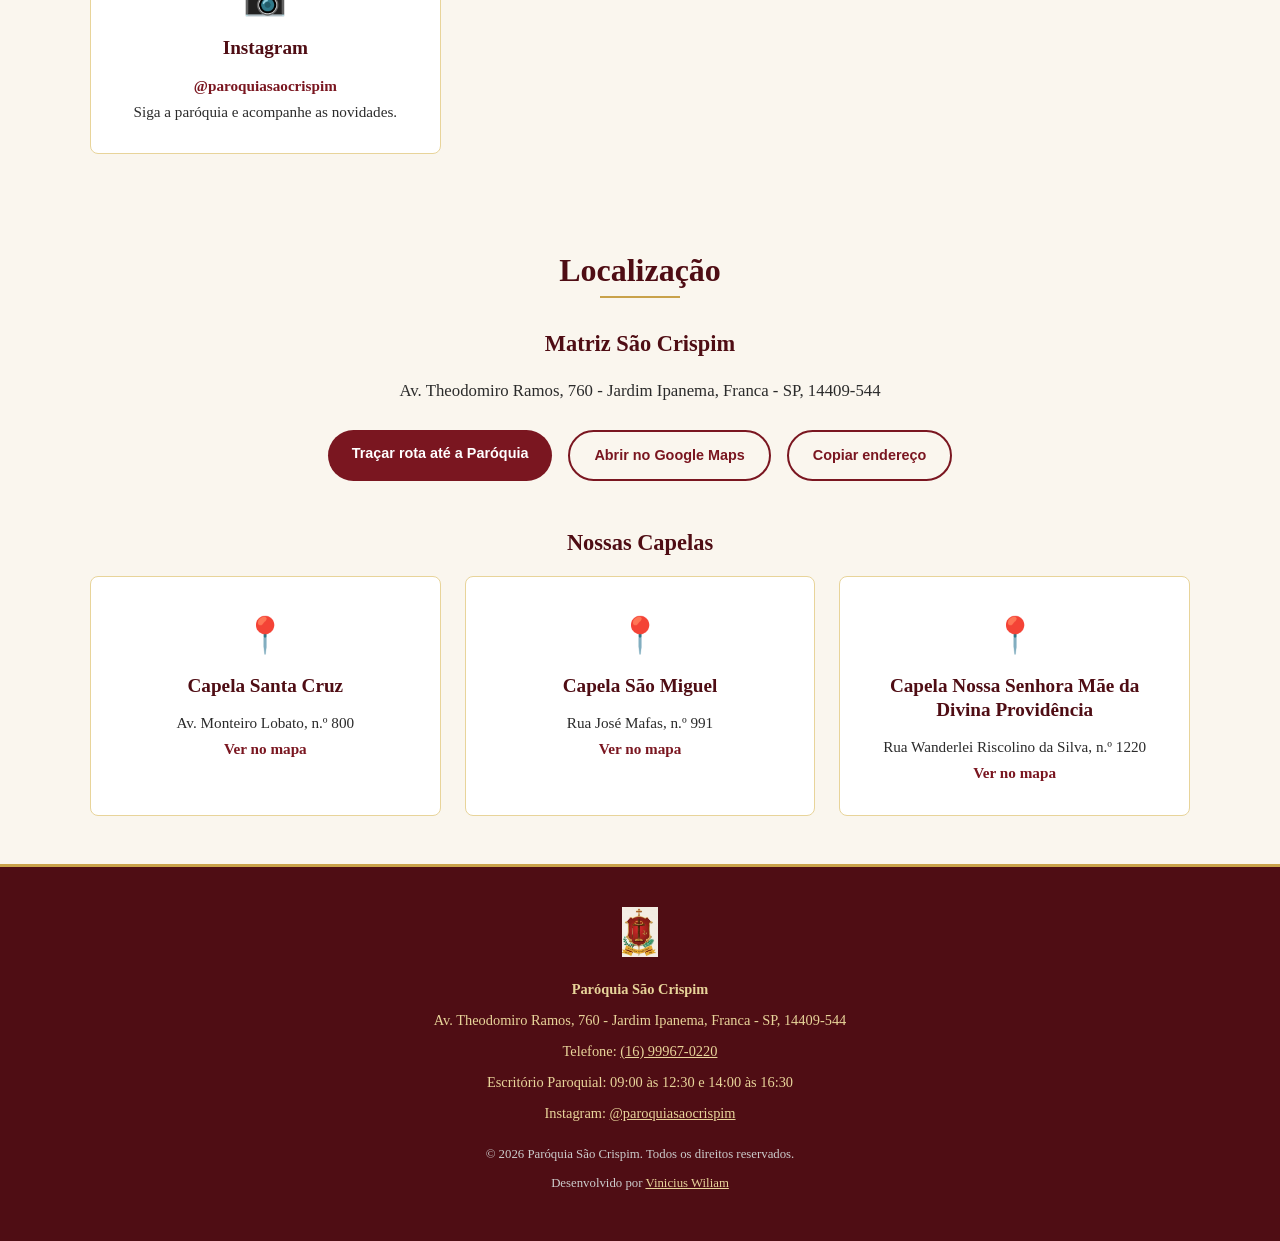
==== commit f314b5b1: "Adiciona crédito do desenvolvedor no rodapé Co-Authored-By: Claude Sonnet 5.5 <noreply@anthropic.com" ====
--- a/index.html
+++ b/index.html
@@ -314,6 +314,7 @@
     footer p { margin-bottom: 0.4rem; }
     footer a { color: var(--dourado-claro); text-decoration: underline; }
     footer .copy { margin-top: 1.2rem; font-size: 0.8rem; color: #ccc; }
+    footer .dev { margin-top: 0.3rem; }
 
     /* ---------- Ajustes gerais para celular, tablet e computador ---------- */
     html { -webkit-text-size-adjust: 100%; }
@@ -714,6 +715,7 @@
       <p>Escritório Paroquial: 09:00 às 12:30 e 14:00 às 16:30</p>
       <p>Instagram: <a href="https://www.instagram.com/paroquiasaocrispim/" target="_blank" rel="noopener">@paroquiasaocrispim</a></p>
       <p class="copy">&copy; 2026 Paróquia São Crispim. Todos os direitos reservados.</p>
+      <p class="copy dev">Desenvolvido por <a href="https://www.linkedin.com/in/vinicius-wiliam-13141b3b9" target="_blank" rel="noopener noreferrer">Vinicius Wiliam</a></p>
     </div>
   </footer>
 
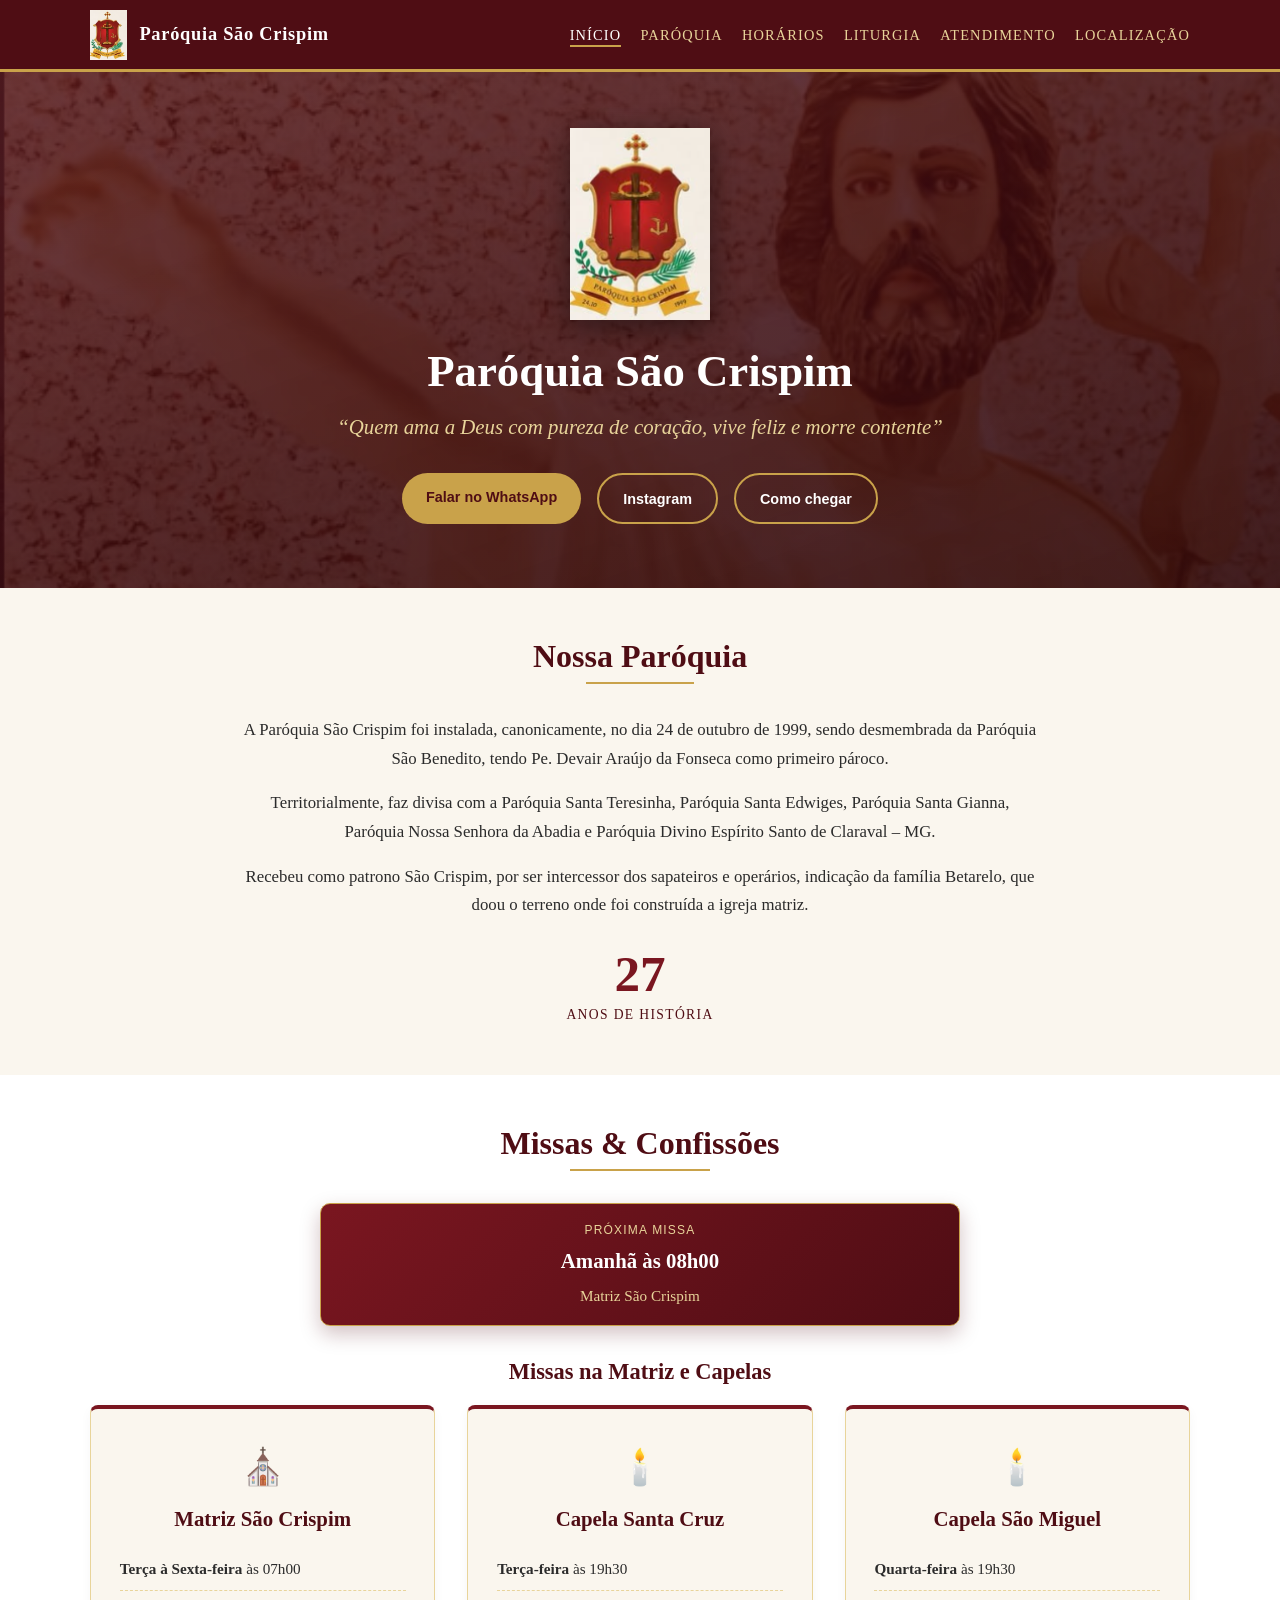
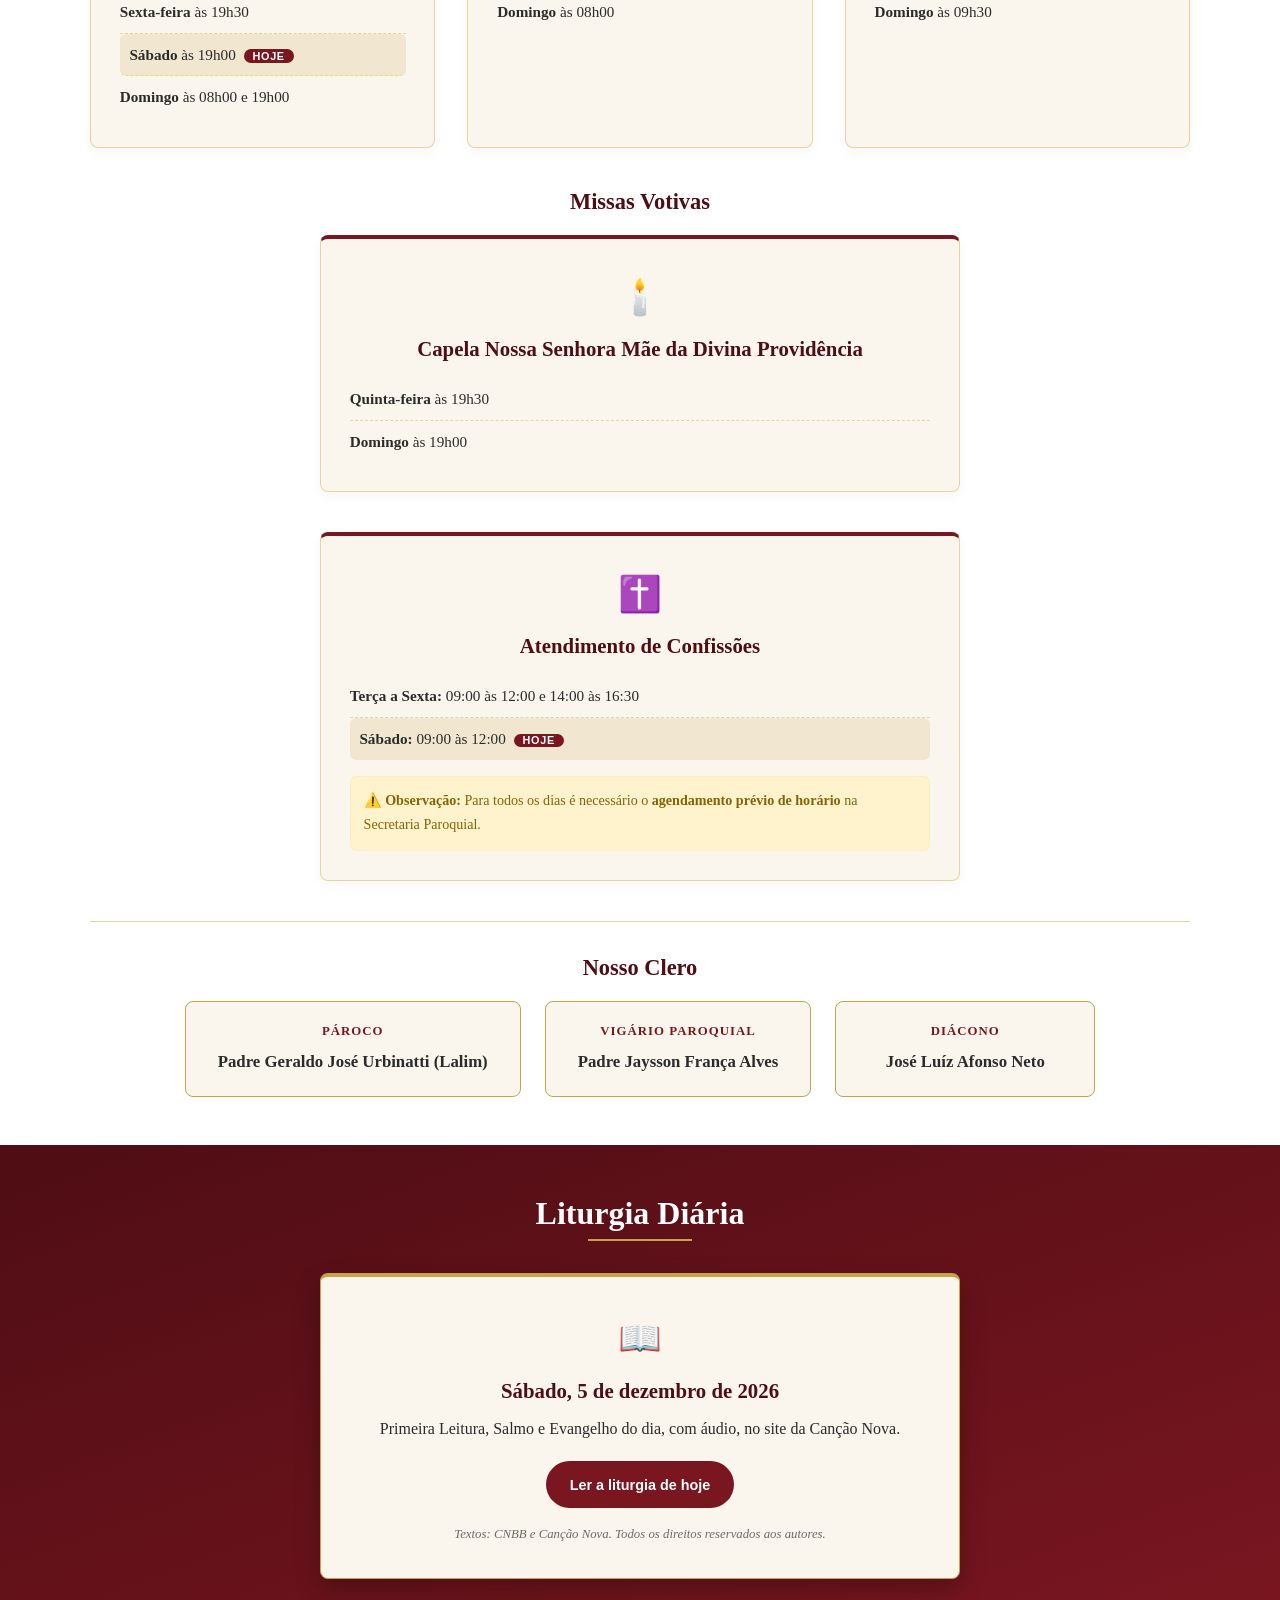
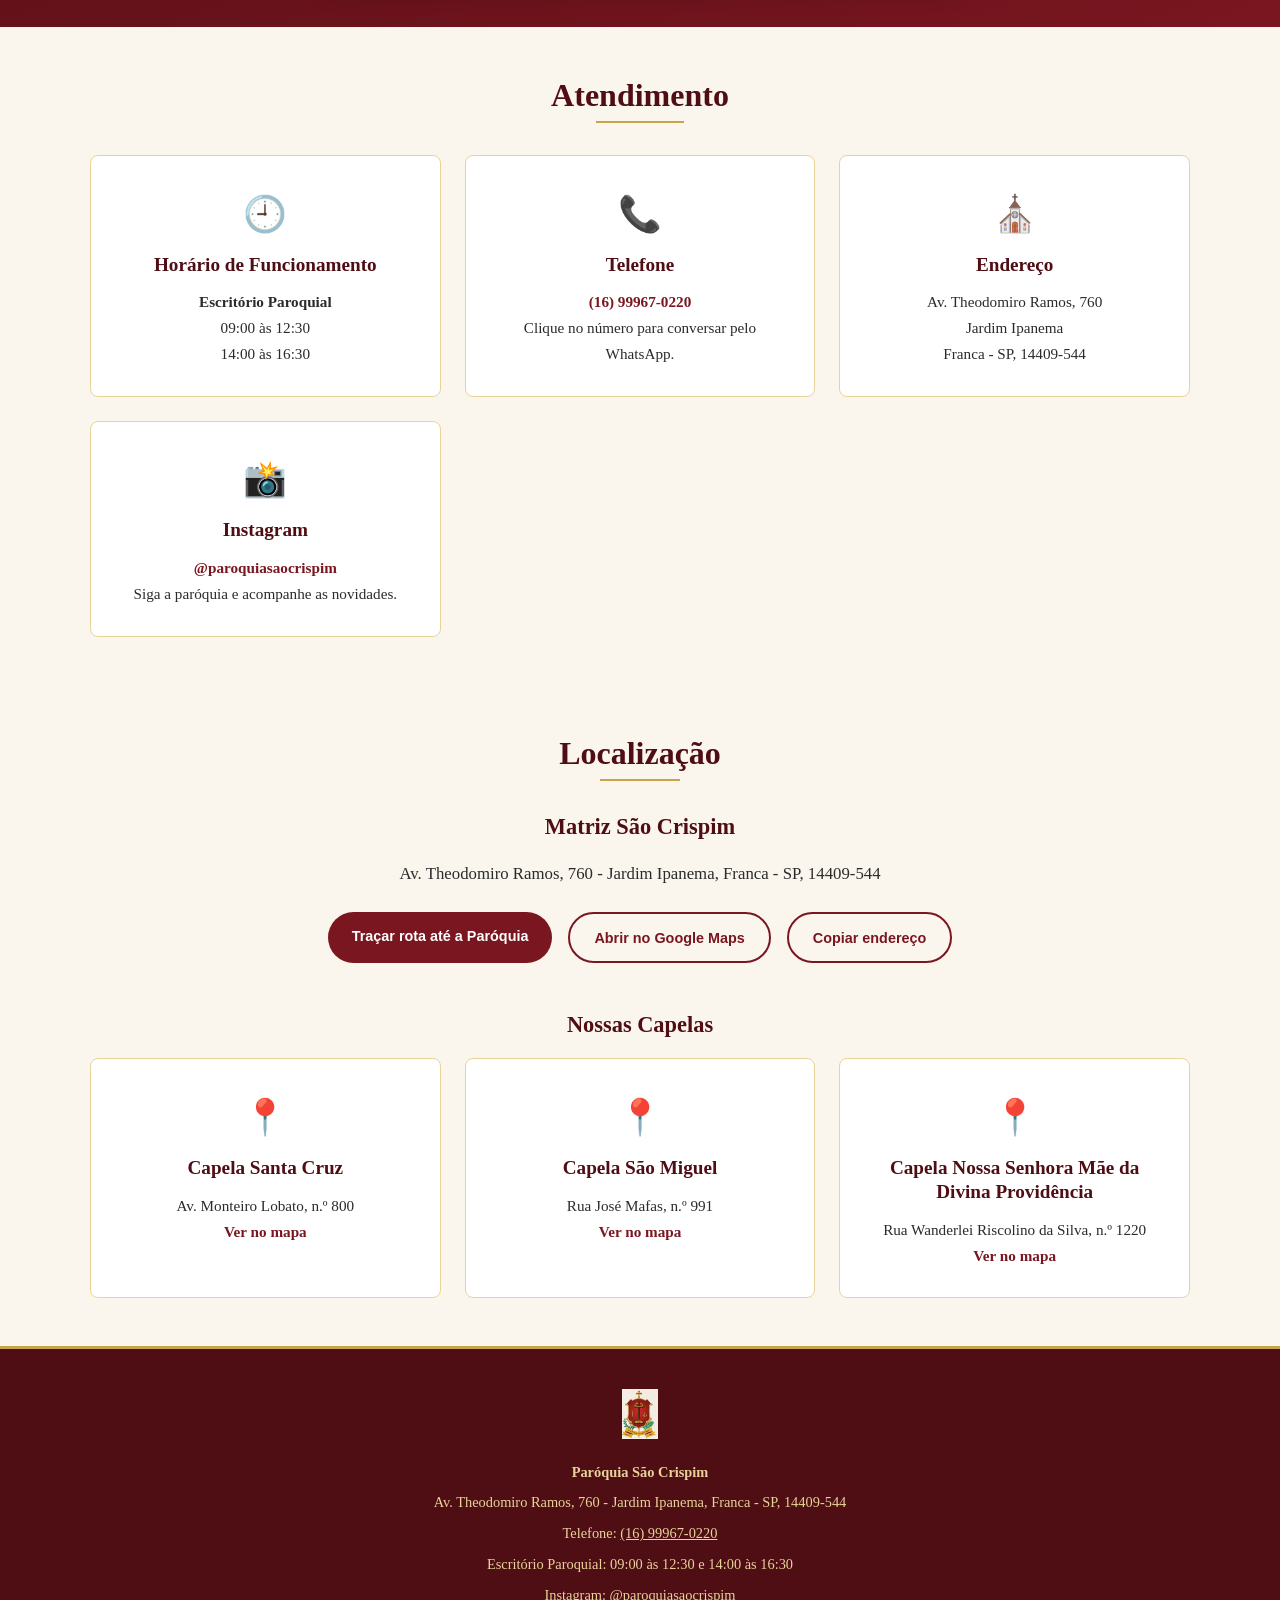
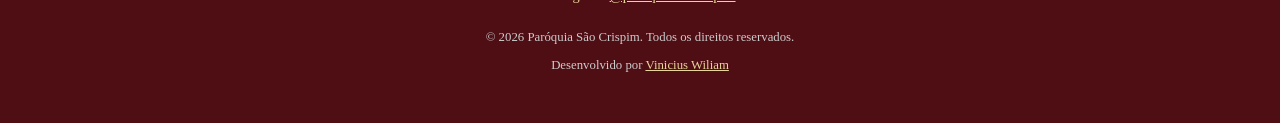
==== commit 3c2b2b71: "Adiciona seção Liturgia Diária Mostra a data de hoje (horário de Franca) e leva à página oficial da " ====
--- a/index.html
+++ b/index.html
@@ -404,8 +404,8 @@
     .js .reveal.visivel { opacity: 1; transform: none; }
 
     /* Cartões reagem ao passar o mouse */
-    .card-horario, .card, .padre-card { transition: transform 0.25s ease, box-shadow 0.25s ease; }
-    .card-horario:hover, .card:hover, .padre-card:hover {
+    .card-horario, .card, .padre-card, .liturgia-card { transition: transform 0.25s ease, box-shadow 0.25s ease; }
+    .card-horario:hover, .card:hover, .padre-card:hover, .liturgia-card:hover {
       transform: translateY(-6px);
       box-shadow: 0 12px 24px rgba(79, 13, 20, 0.15);
     }
@@ -437,6 +437,19 @@
       font: 700 0.68rem Arial, sans-serif; letter-spacing: 0.06em; text-transform: uppercase;
       animation: pulso 2s ease-in-out infinite;
     }
+
+    /* Liturgia diária */
+    .liturgia-secao { background: linear-gradient(160deg, var(--vinho-escuro), var(--vinho)); }
+    .liturgia-secao .titulo-secao h2 { color: var(--branco); }
+    .liturgia-card {
+      max-width: 640px; margin: 0 auto; padding: 2rem 1.6rem; text-align: center;
+      background: var(--creme); border: 1px solid var(--dourado); border-top: 4px solid var(--dourado);
+      border-radius: 8px; box-shadow: 0 10px 24px rgba(0, 0, 0, 0.25);
+    }
+    .liturgia-card .icone-horario { margin-bottom: 0.3rem; }
+    .liturgia-data { font-size: 1.3rem; font-weight: bold; color: var(--vinho-escuro); margin-bottom: 0.4rem; }
+    .liturgia-card .botoes { margin: 1.2rem 0 1rem; }
+    .liturgia-fonte { font-size: 0.8rem; color: #6b6b6b; font-style: italic; }
 
     /* Anos de história */
     .anos { text-align: center; margin-top: 1.8rem; }
@@ -497,6 +510,7 @@
           <li><a href="#inicio">Início</a></li>
           <li><a href="#sobre">Paróquia</a></li>
           <li><a href="#horarios">Horários</a></li>
+          <li><a href="#liturgia">Liturgia</a></li>
           <li><a href="#atendimento">Atendimento</a></li>
           <li><a href="#localizacao">Localização</a></li>
         </ul>
@@ -624,6 +638,24 @@
       </div>
     </section>
 
+    <!-- Liturgia Diária: leva à página oficial (os textos são da CNBB/Canção Nova e não são copiados para cá) -->
+    <section class="liturgia-secao" id="liturgia">
+      <div class="container">
+        <div class="titulo-secao">
+          <h2>Liturgia Diária</h2>
+        </div>
+        <article class="liturgia-card">
+          <div class="icone-horario">📖</div>
+          <p class="liturgia-data" id="liturgia-data">Liturgia de hoje</p>
+          <p>Primeira Leitura, Salmo e Evangelho do dia, com áudio, no site da Canção Nova.</p>
+          <div class="botoes">
+            <a class="btn btn-vinho" href="https://liturgia.cancaonova.com/pb/" target="_blank" rel="noopener noreferrer">Ler a liturgia de hoje</a>
+          </div>
+          <p class="liturgia-fonte">Textos: CNBB e Canção Nova. Todos os direitos reservados aos autores.</p>
+        </article>
+      </div>
+    </section>
+
     <!-- Atendimento -->
     <section class="faixa" id="atendimento">
       <div class="container">
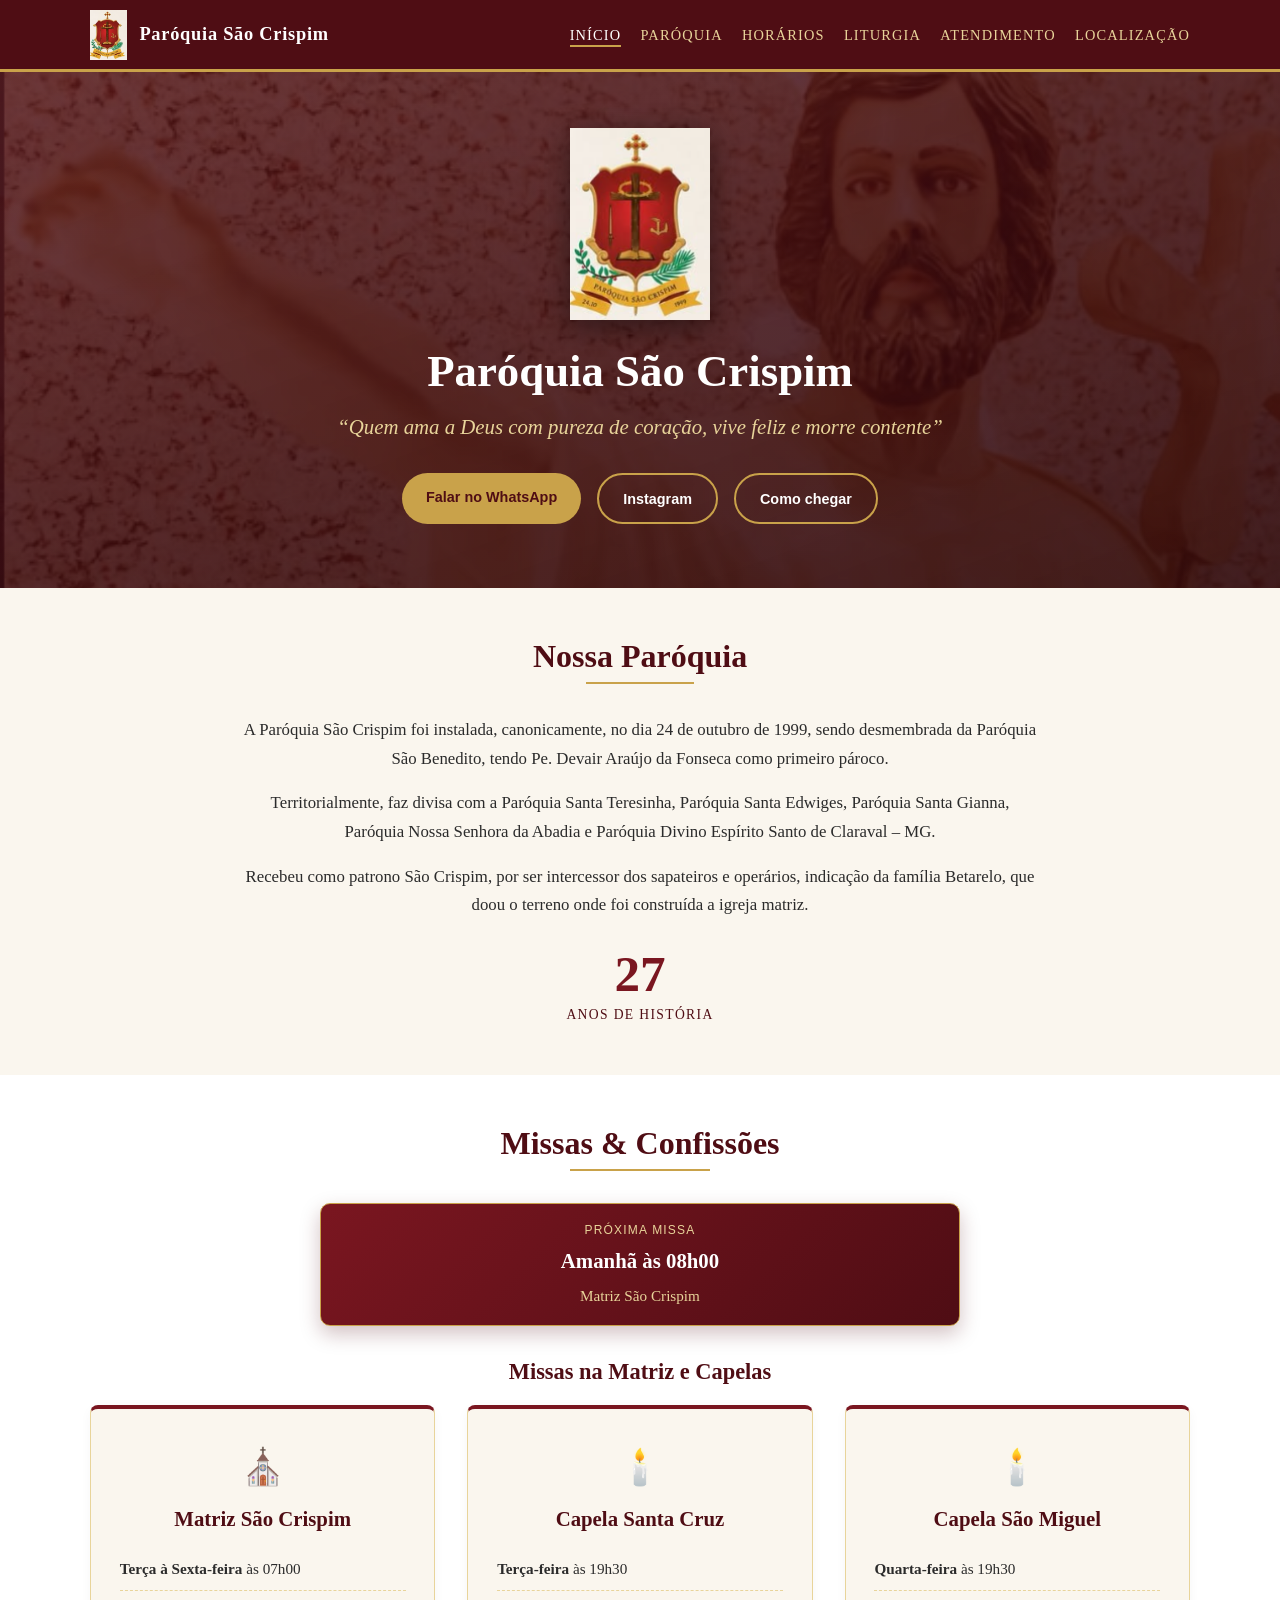
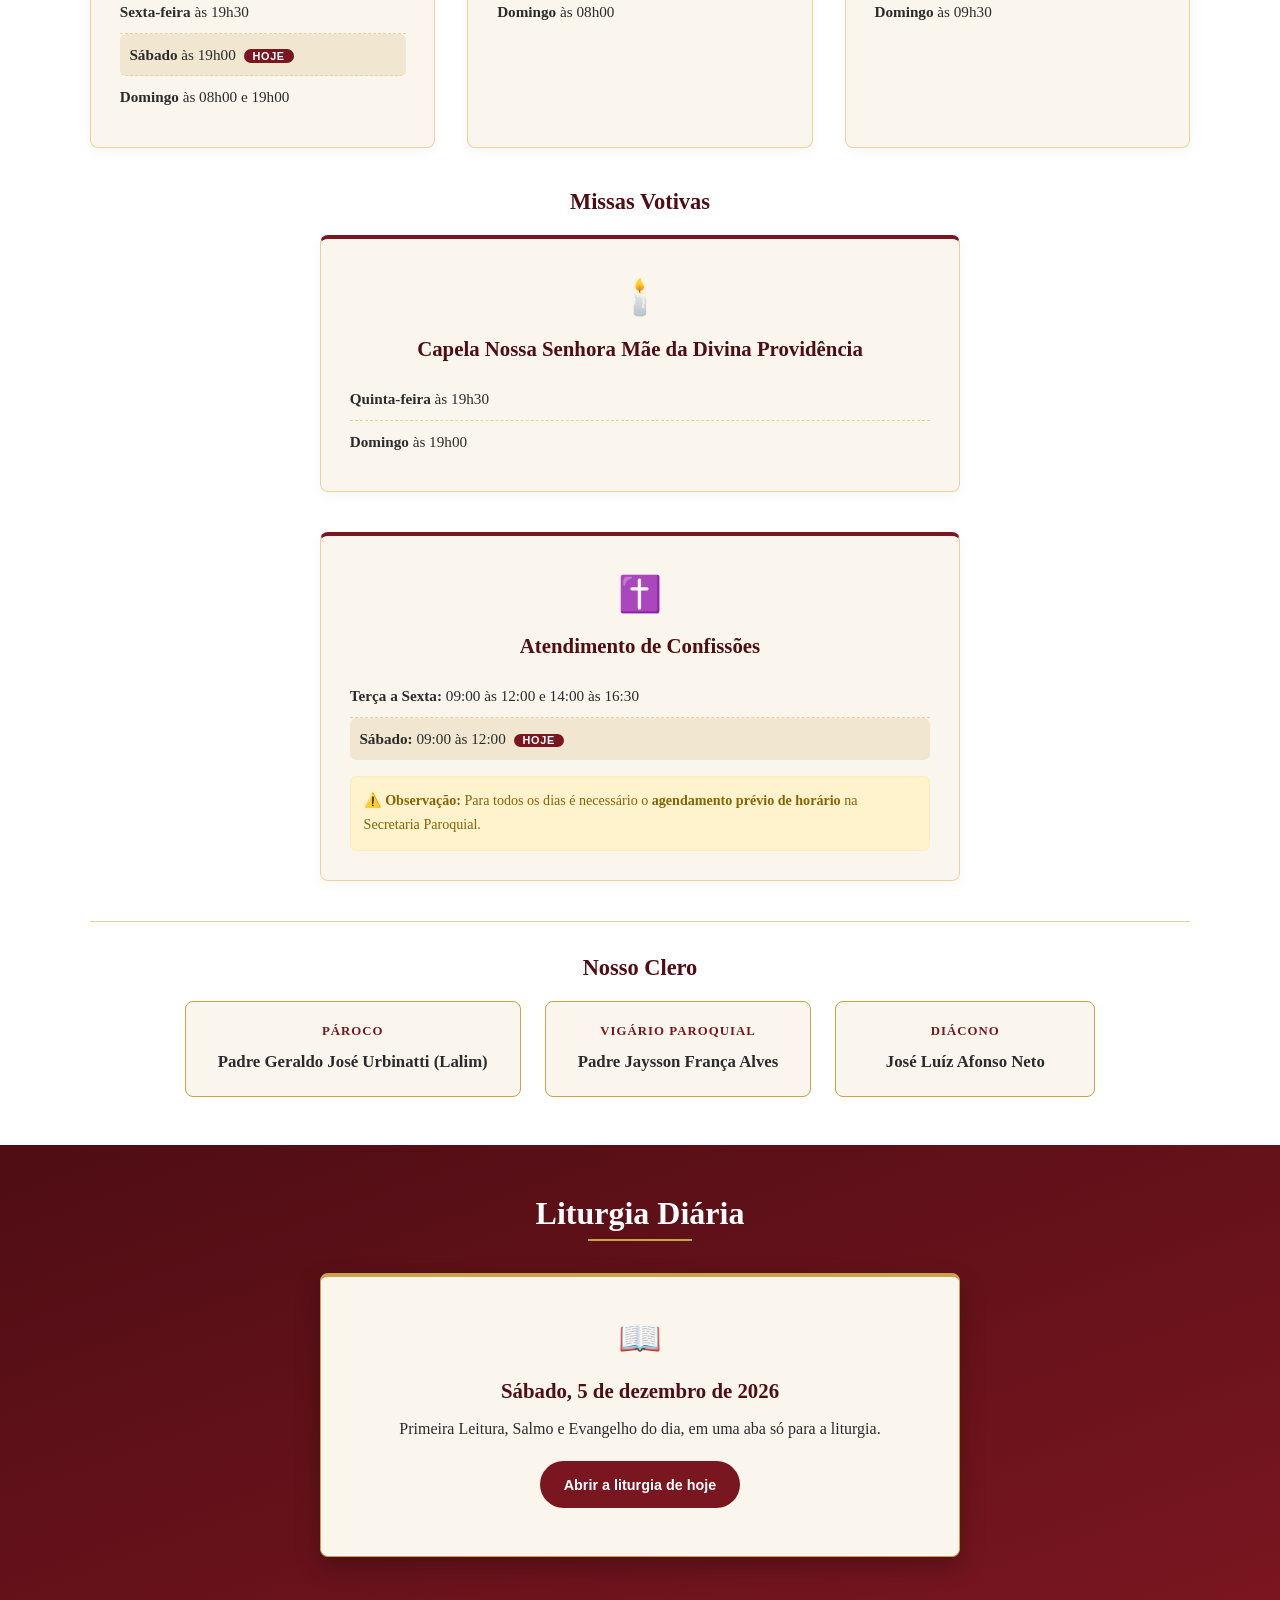
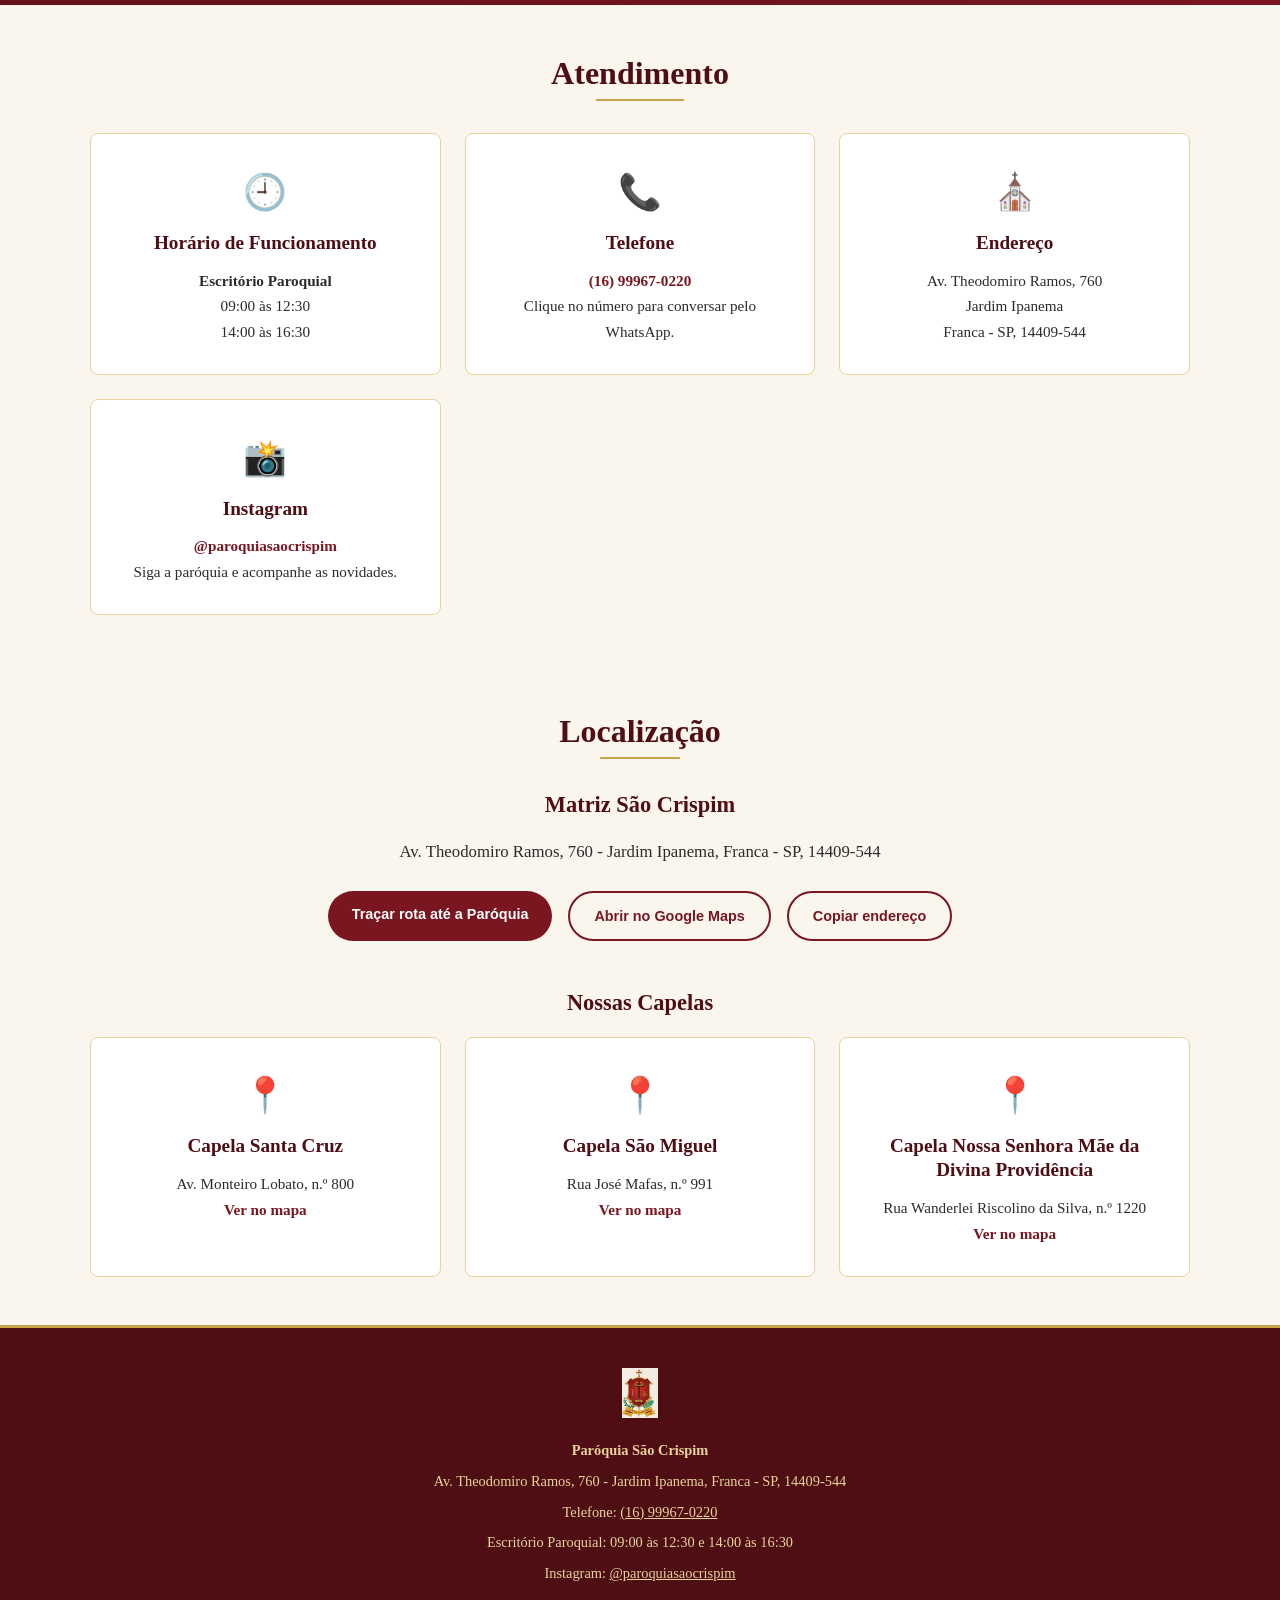
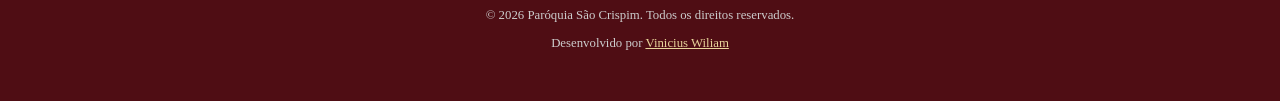
==== commit a537e5bb: "Cria a aba Liturgia Diária (liturgia.html) - Página própria com navegação por dia, lendo liturgia.js" ====
--- a/index.html
+++ b/index.html
@@ -5,7 +5,7 @@
   <meta name="viewport" content="width=device-width, initial-scale=1.0">
   <title>Paróquia São Crispim</title>
   <!-- ===== Segurança ===== -->
-  <meta http-equiv="Content-Security-Policy" content="default-src 'none'; img-src 'self' data:; style-src 'unsafe-inline'; script-src 'self' 'sha256-65LQZOquRCkkr/KPNwzK7pAOBOtvfO5ftrjAH5pYu9U='; base-uri 'none'; form-action 'none'; connect-src 'none'; object-src 'none'; upgrade-insecure-requests">
+  <meta http-equiv="Content-Security-Policy" content="default-src 'none'; img-src 'self' data:; style-src 'self' 'unsafe-inline'; script-src 'self' 'sha256-65LQZOquRCkkr/KPNwzK7pAOBOtvfO5ftrjAH5pYu9U='; base-uri 'none'; form-action 'none'; connect-src 'self'; object-src 'none'; upgrade-insecure-requests">
   <meta name="referrer" content="strict-origin-when-cross-origin">
   <meta name="robots" content="index, follow">
   <!-- Anti-clickjacking: esconde a página se ela for carregada dentro de outro site -->
@@ -13,485 +13,7 @@
   <noscript><style>html{display:block !important}</style></noscript>
   <script>document.documentElement.classList.add('js');if(self===top){var e=document.getElementById('fb');if(e)e.remove();}else{try{top.location=self.location;}catch(x){}}</script>
 
-  <style>
-    /* Paróquia São Crispim - Estilos Unificados */
-    :root {
-      --vinho: #7a1620;
-      --vinho-escuro: #4f0d14;
-      --dourado: #c9a24a;
-      --dourado-claro: #e8d49a;
-      --creme: #faf6ee;
-      --texto: #2b2b2b;
-      --branco: #ffffff;
-    }
-
-    * { box-sizing: border-box; margin: 0; padding: 0; }
-    html { scroll-behavior: smooth; }
-
-    body {
-      font-family: "Georgia", "Times New Roman", serif;
-      color: var(--texto);
-      background: var(--creme);
-      line-height: 1.7;
-    }
-
-    h1, h2, h3 { font-family: "Georgia", serif; line-height: 1.25; }
-    a { color: inherit; }
-
-    .container {
-      width: min(1100px, 92%);
-      margin: 0 auto;
-    }
-
-    /* ---------- Cabeçalho ---------- */
-    header {
-      background: var(--vinho-escuro);
-      border-bottom: 3px solid var(--dourado);
-      position: sticky;
-      top: 0;
-      z-index: 10;
-    }
-
-    .header-inner {
-      display: flex;
-      align-items: center;
-      justify-content: space-between;
-      gap: 1rem;
-      padding: 0.6rem 0;
-      flex-wrap: wrap;
-    }
-
-    .brand {
-      display: flex;
-      align-items: center;
-      gap: 0.8rem;
-      text-decoration: none;
-      color: var(--branco);
-    }
-
-    .brand img { height: 50px; width: auto; }
-
-    .brand span {
-      font-size: 1.15rem;
-      font-weight: bold;
-      letter-spacing: 0.04em;
-    }
-
-    nav ul {
-      list-style: none;
-      display: flex;
-      gap: 1.2rem;
-      flex-wrap: wrap;
-    }
-
-    nav a {
-      color: var(--dourado-claro);
-      text-decoration: none;
-      font-size: 0.9rem;
-      text-transform: uppercase;
-      letter-spacing: 0.08em;
-      padding-bottom: 2px;
-      border-bottom: 2px solid transparent;
-      transition: border-color 0.2s, color 0.2s;
-    }
-
-    nav a:hover { color: var(--branco); border-color: var(--dourado); }
-
-    /* ---------- Hero ---------- */
-    .hero {
-      /* Foto de fundo com camada escura por cima para reduzir o brilho */
-      background:
-        linear-gradient(160deg, rgba(79, 13, 20, 0.78) 0%, rgba(45, 6, 10, 0.88) 100%),
-        url("fundo.png") center 25% / cover no-repeat;
-      background-color: var(--vinho-escuro);
-      color: var(--branco);
-      text-align: center;
-      padding: 3.5rem 0 4rem;
-    }
-
-    .hero img {
-      width: 140px;
-      max-width: 40%;
-      height: auto;
-      margin-bottom: 1rem;
-      filter: drop-shadow(0 6px 14px rgba(0, 0, 0, 0.45));
-    }
-
-    .hero h1 { font-size: clamp(1.8rem, 4vw, 2.8rem); margin-bottom: 0.6rem; }
-
-    .hero p {
-      max-width: 640px;
-      margin: 0 auto 1.8rem;
-      color: var(--dourado-claro);
-      font-size: 1.1rem;
-      font-style: italic;
-    }
-
-    .botoes { display: flex; gap: 1rem; justify-content: center; flex-wrap: wrap; }
-
-    .btn {
-      display: inline-block;
-      padding: 0.7rem 1.5rem;
-      border-radius: 999px;
-      text-decoration: none;
-      font-weight: bold;
-      font-family: Arial, sans-serif;
-      font-size: 0.9rem;
-      transition: transform 0.15s, background 0.2s;
-    }
-
-    .btn:hover { transform: translateY(-2px); }
-    .btn-ouro { background: var(--dourado); color: var(--vinho-escuro); }
-    .btn-borda { border: 2px solid var(--dourado); color: var(--branco); }
-    .btn-vinho { background: var(--vinho); color: var(--branco); }
-    .btn-vinho-borda { border: 2px solid var(--vinho); color: var(--vinho); }
-
-    /* ---------- Seções Comuns ---------- */
-    section { padding: 3rem 0; }
-    .titulo-secao { text-align: center; margin-bottom: 2rem; }
-    .titulo-secao h2 {
-      font-size: 2rem;
-      color: var(--vinho-escuro);
-      position: relative;
-      display: inline-block;
-      padding-bottom: 0.5rem;
-    }
-    .titulo-secao h2::after {
-      content: "";
-      position: absolute;
-      bottom: 0;
-      left: 25%;
-      width: 50%;
-      height: 2px;
-      background: var(--dourado);
-    }
-
-    /* ---------- Sobre ---------- */
-    .sobre p {
-      text-align: center;
-      max-width: 800px;
-      margin: 0 auto 1rem;
-      font-size: 1.05rem;
-    }
-
-    /* ---------- Horários ---------- */
-    .horarios-secao { background-color: var(--branco); }
-    .grid-horarios {
-      display: grid;
-      grid-template-columns: repeat(auto-fit, minmax(280px, 1fr));
-      gap: 2rem;
-      margin-bottom: 2.5rem;
-    }
-
-    .grid-missas { margin-bottom: 2.5rem; }
-    .grid-votivas,
-    .grid-confissoes { grid-template-columns: minmax(280px, 640px); justify-content: center; }
-
-    .sub-titulo {
-      text-align: center;
-      color: var(--vinho-escuro);
-      font-size: 1.4rem;
-      margin-bottom: 1.2rem;
-    }
-
-    .card-horario {
-      background: var(--creme);
-      border: 1px solid var(--dourado-claro);
-      border-top: 4px solid var(--vinho);
-      border-radius: 8px;
-      padding: 1.8rem;
-      text-align: center;
-      box-shadow: 0 4px 12px rgba(0, 0, 0, 0.04);
-    }
-
-    .icone-horario { font-size: 2.2rem; margin-bottom: 0.5rem; }
-    .card-horario h3 { color: var(--vinho-escuro); font-size: 1.3rem; margin-bottom: 1rem; }
-
-    .lista-horarios { list-style: none; padding: 0; text-align: left; }
-    .lista-horarios li {
-      padding: 0.5rem 0;
-      border-bottom: 1px dashed var(--dourado-claro);
-      font-size: 0.95rem;
-    }
-    .lista-horarios li:last-child { border-bottom: none; }
-
-    .alerta-agendamento {
-      margin-top: 1rem;
-      padding: 0.8rem;
-      background-color: #fff3cd;
-      border: 1px solid #ffeeba;
-      border-radius: 6px;
-      color: #856404;
-      font-size: 0.88rem;
-      text-align: left;
-    }
-
-    /* ---------- Clero ---------- */
-    .clero-container {
-      text-align: center;
-      padding-top: 2rem;
-      border-top: 1px solid var(--dourado-claro);
-    }
-
-    .clero-container h3 {
-      color: var(--vinho-escuro);
-      font-size: 1.4rem;
-      margin-bottom: 1.2rem;
-    }
-
-    .clero-grid {
-      display: flex;
-      justify-content: center;
-      gap: 1.5rem;
-      flex-wrap: wrap;
-    }
-
-    .padre-card {
-      background: var(--creme);
-      border: 1px solid var(--dourado);
-      border-radius: 8px;
-      padding: 1.2rem 2rem;
-      min-width: 260px;
-      display: flex;
-      flex-direction: column;
-      align-items: center;
-      gap: 0.3rem;
-    }
-
-    .padre-card .cargo {
-      font-size: 0.8rem;
-      text-transform: uppercase;
-      letter-spacing: 0.08em;
-      color: var(--vinho);
-      font-weight: bold;
-    }
-
-    .padre-card strong { font-size: 1.05rem; color: var(--texto); }
-
-    /* ---------- Atendimento (Cards) ---------- */
-    .cards {
-      display: grid;
-      grid-template-columns: repeat(auto-fit, minmax(260px, 1fr));
-      gap: 1.5rem;
-    }
-
-    .card {
-      background: var(--branco);
-      border: 1px solid var(--dourado-claro);
-      border-radius: 8px;
-      padding: 1.8rem;
-      text-align: center;
-    }
-
-    .card .icone { font-size: 2.2rem; margin-bottom: 0.5rem; }
-    .card h3 { color: var(--vinho-escuro); margin-bottom: 0.8rem; font-size: 1.2rem; }
-    .card p { font-size: 0.95rem; }
-    .card a { color: var(--vinho); text-decoration: none; font-weight: bold; }
-
-    /* ---------- Localização ---------- */
-    .mapa {
-      margin-top: 1.5rem;
-      width: 100%;
-      height: 380px;
-      border-radius: 8px;
-      overflow: hidden;
-      border: 2px solid var(--dourado);
-    }
-
-    .mapa iframe { width: 100%; height: 100%; border: 0; }
-
-    /* ---------- Rodapé ---------- */
-    footer {
-      background: var(--vinho-escuro);
-      color: var(--dourado-claro);
-      text-align: center;
-      padding: 2.5rem 0;
-      border-top: 3px solid var(--dourado);
-      font-size: 0.9rem;
-    }
-
-    footer img { height: 50px; margin-bottom: 0.8rem; }
-    footer p { margin-bottom: 0.4rem; }
-    footer a { color: var(--dourado-claro); text-decoration: underline; }
-    footer .copy { margin-top: 1.2rem; font-size: 0.8rem; color: #ccc; }
-    footer .dev { margin-top: 0.3rem; }
-
-    /* ---------- Ajustes gerais para celular, tablet e computador ---------- */
-    html { -webkit-text-size-adjust: 100%; }
-    img { max-width: 100%; }
-    h1, h2, h3, p, li, a { overflow-wrap: break-word; }
-    section[id] { scroll-margin-top: 90px; }
-
-    /* Tablet e telas menores */
-    @media (max-width: 900px) {
-      .header-inner { justify-content: center; text-align: center; }
-      nav ul { justify-content: center; }
-    }
-
-    /* Celular */
-    @media (max-width: 600px) {
-      header { position: static; }
-      section[id] { scroll-margin-top: 0; }
-
-      .brand img { height: 42px; }
-      .brand span { font-size: 1rem; }
-
-      nav ul { gap: 0.4rem 0.9rem; }
-      nav a { font-size: 0.78rem; letter-spacing: 0.04em; }
-
-      .hero { padding: 2.5rem 0 3rem; }
-      .hero img { width: 110px; }
-      .hero p { font-size: 1.05rem; }
-
-      section { padding: 2.2rem 0; }
-      .titulo-secao { margin-bottom: 1.5rem; }
-      .titulo-secao h2 { font-size: 1.6rem; }
-      .sub-titulo { font-size: 1.2rem; }
-
-      .sobre p { font-size: 1rem; text-align: left; }
-
-      .botoes { flex-direction: column; align-items: center; gap: 0.7rem; }
-      .btn { width: 100%; max-width: 320px; text-align: center; }
-
-      .grid-horarios { gap: 1.2rem; }
-      .card-horario { padding: 1.3rem 1.1rem; }
-      .card { padding: 1.4rem 1.1rem; }
-
-      .padre-card { min-width: 0; width: 100%; padding: 1rem 1.2rem; }
-
-      .grid-votivas,
-      .grid-confissoes { grid-template-columns: 1fr; }
-
-      footer { padding: 2rem 0; }
-    }
-    /* ---------- Animações e interatividade ---------- */
-    a:focus-visible, button:focus-visible { outline: 3px solid var(--dourado); outline-offset: 3px; }
-
-    .progresso {
-      position: fixed; top: 0; left: 0; width: 100%; height: 3px;
-      background: linear-gradient(90deg, var(--dourado), var(--dourado-claro));
-      transform: scaleX(0); transform-origin: 0 50%;
-      z-index: 30; pointer-events: none;
-    }
-
-    header { transition: box-shadow 0.3s; }
-    header.rolou { box-shadow: 0 6px 18px rgba(0, 0, 0, 0.35); }
-    nav a.ativo { color: var(--branco); border-color: var(--dourado); }
-
-    .menu-btn {
-      display: none; width: 44px; height: 44px; border-radius: 8px;
-      border: 2px solid var(--dourado); background: transparent;
-      color: var(--dourado-claro); font-size: 1.4rem; line-height: 1; cursor: pointer;
-    }
-
-    /* Entrada do topo da página */
-    @keyframes subir { from { opacity: 0; transform: translateY(24px); } to { opacity: 1; transform: none; } }
-    @keyframes flutuar { 0%, 100% { transform: translateY(0); } 50% { transform: translateY(-8px); } }
-    @keyframes pulso { 0%, 100% { box-shadow: 0 0 0 0 rgba(122, 22, 32, 0.45); } 50% { box-shadow: 0 0 0 6px rgba(122, 22, 32, 0); } }
-
-    .js .hero .container > * { animation: subir 0.8s ease both; }
-    .js .hero .container > :nth-child(2) { animation-delay: 0.12s; }
-    .js .hero .container > :nth-child(3) { animation-delay: 0.24s; }
-    .js .hero .container > :nth-child(4) { animation-delay: 0.36s; }
-    .js .hero .container > img { animation: subir 0.8s ease both, flutuar 6s ease-in-out 1s infinite; }
-
-    /* Aparecer ao rolar (a classe .reveal é colocada pelo script.js) */
-    .js .reveal {
-      opacity: 0; transform: translateY(28px);
-      transition: opacity 0.7s ease, transform 0.7s ease;
-      transition-delay: var(--atraso, 0s);
-    }
-    .js .reveal.visivel { opacity: 1; transform: none; }
-
-    /* Cartões reagem ao passar o mouse */
-    .card-horario, .card, .padre-card, .liturgia-card { transition: transform 0.25s ease, box-shadow 0.25s ease; }
-    .card-horario:hover, .card:hover, .padre-card:hover, .liturgia-card:hover {
-      transform: translateY(-6px);
-      box-shadow: 0 12px 24px rgba(79, 13, 20, 0.15);
-    }
-    button.btn { cursor: pointer; font-family: Arial, sans-serif; background: transparent; }
-    .btn[hidden] { display: none; }
-    .btn-vinho-borda:hover { background: var(--vinho); color: var(--branco); }
-    .btn-ouro:hover { background: var(--dourado-claro); }
-
-    /* Próxima missa */
-    .proxima-missa {
-      max-width: 640px; margin: 0 auto 2rem; padding: 1rem 1.4rem; text-align: center;
-      color: var(--branco); border: 1px solid var(--dourado); border-radius: 10px;
-      background: linear-gradient(135deg, var(--vinho), var(--vinho-escuro));
-      box-shadow: 0 8px 20px rgba(79, 13, 20, 0.25);
-    }
-    .proxima-missa[hidden] { display: none; }
-    .proxima-missa small {
-      display: block; color: var(--dourado-claro); font-family: Arial, sans-serif;
-      font-size: 0.75rem; letter-spacing: 0.1em; text-transform: uppercase;
-    }
-    .proxima-missa strong { display: block; font-size: 1.3rem; margin: 0.2rem 0; }
-    .proxima-missa span { color: var(--dourado-claro); font-size: 0.95rem; }
-
-    /* Destaque do dia de hoje */
-    .lista-horarios li.hoje { background: rgba(201, 162, 74, 0.18); border-radius: 6px; padding-left: 0.6rem; padding-right: 0.6rem; }
-    .badge-hoje {
-      display: inline-block; margin-left: 0.5rem; padding: 0.05rem 0.55rem; border-radius: 999px;
-      background: var(--vinho); color: var(--branco); vertical-align: middle;
-      font: 700 0.68rem Arial, sans-serif; letter-spacing: 0.06em; text-transform: uppercase;
-      animation: pulso 2s ease-in-out infinite;
-    }
-
-    /* Liturgia diária */
-    .liturgia-secao { background: linear-gradient(160deg, var(--vinho-escuro), var(--vinho)); }
-    .liturgia-secao .titulo-secao h2 { color: var(--branco); }
-    .liturgia-card {
-      max-width: 640px; margin: 0 auto; padding: 2rem 1.6rem; text-align: center;
-      background: var(--creme); border: 1px solid var(--dourado); border-top: 4px solid var(--dourado);
-      border-radius: 8px; box-shadow: 0 10px 24px rgba(0, 0, 0, 0.25);
-    }
-    .liturgia-card .icone-horario { margin-bottom: 0.3rem; }
-    .liturgia-data { font-size: 1.3rem; font-weight: bold; color: var(--vinho-escuro); margin-bottom: 0.4rem; }
-    .liturgia-card .botoes { margin: 1.2rem 0 1rem; }
-    .liturgia-fonte { font-size: 0.8rem; color: #6b6b6b; font-style: italic; }
-
-    /* Anos de história */
-    .anos { text-align: center; margin-top: 1.8rem; }
-    .anos .num { display: block; font-size: 3.2rem; font-weight: bold; color: var(--vinho); line-height: 1; }
-    .anos .legenda { color: var(--vinho-escuro); text-transform: uppercase; letter-spacing: 0.1em; font-size: 0.85rem; }
-
-    /* Voltar ao topo e aviso */
-    .topo {
-      position: fixed; right: 1.2rem; bottom: 1.2rem; width: 48px; height: 48px; border-radius: 50%;
-      border: 2px solid var(--dourado); background: var(--vinho-escuro); color: var(--dourado-claro);
-      font-size: 1.3rem; cursor: pointer; z-index: 20;
-      opacity: 0; transform: translateY(12px); pointer-events: none;
-      transition: opacity 0.3s, transform 0.3s;
-    }
-    .topo.mostrar { opacity: 1; transform: none; pointer-events: auto; }
-    .toast {
-      position: fixed; left: 50%; bottom: 1.5rem; transform: translate(-50%, 20px); z-index: 40;
-      padding: 0.7rem 1.2rem; border-radius: 999px; border: 1px solid var(--dourado);
-      background: var(--vinho-escuro); color: var(--dourado-claro); font: 0.9rem Arial, sans-serif;
-      opacity: 0; pointer-events: none; transition: opacity 0.3s, transform 0.3s;
-    }
-    .toast.mostrar { opacity: 1; transform: translate(-50%, 0); }
-
-    /* Menu em formato de botão no celular (só quando o JavaScript está ativo) */
-    @media (max-width: 600px) {
-      .menu-js .menu-btn { display: inline-flex; align-items: center; justify-content: center; }
-      .menu-js .header-inner { justify-content: space-between; text-align: left; }
-      .menu-js nav { display: none; width: 100%; }
-      .menu-js nav.aberto { display: block; animation: subir 0.3s ease both; }
-      .menu-js nav ul { flex-direction: column; align-items: center; gap: 0.2rem; padding: 0.4rem 0 0.6rem; }
-      .menu-js nav a { display: block; padding: 0.6rem 1rem; font-size: 0.9rem; }
-    }
-
-    /* Respeita quem prefere menos movimento */
-    @media (prefers-reduced-motion: reduce) {
-      *, *::before, *::after {
-        animation-duration: 0.01ms !important; animation-iteration-count: 1 !important;
-        transition-duration: 0.01ms !important; transition-delay: 0s !important; scroll-behavior: auto !important;
-      }
-      .js .reveal { opacity: 1; transform: none; }
-    }
-  </style>
+  <link rel="stylesheet" href="estilo.css">
 </head>
 <body>
 
@@ -510,7 +32,7 @@
           <li><a href="#inicio">Início</a></li>
           <li><a href="#sobre">Paróquia</a></li>
           <li><a href="#horarios">Horários</a></li>
-          <li><a href="#liturgia">Liturgia</a></li>
+          <li><a href="liturgia.html">Liturgia</a></li>
           <li><a href="#atendimento">Atendimento</a></li>
           <li><a href="#localizacao">Localização</a></li>
         </ul>
@@ -638,7 +160,7 @@
       </div>
     </section>
 
-    <!-- Liturgia Diária: leva à página oficial (os textos são da CNBB/Canção Nova e não são copiados para cá) -->
+    <!-- Liturgia Diária: chamada para a aba própria (liturgia.html) -->
     <section class="liturgia-secao" id="liturgia">
       <div class="container">
         <div class="titulo-secao">
@@ -647,11 +169,10 @@
         <article class="liturgia-card">
           <div class="icone-horario">📖</div>
           <p class="liturgia-data" id="liturgia-data">Liturgia de hoje</p>
-          <p>Primeira Leitura, Salmo e Evangelho do dia, com áudio, no site da Canção Nova.</p>
+          <p>Primeira Leitura, Salmo e Evangelho do dia, em uma aba só para a liturgia.</p>
           <div class="botoes">
-            <a class="btn btn-vinho" href="https://liturgia.cancaonova.com/pb/" target="_blank" rel="noopener noreferrer">Ler a liturgia de hoje</a>
+            <a class="btn btn-vinho" href="liturgia.html">Abrir a liturgia de hoje</a>
           </div>
-          <p class="liturgia-fonte">Textos: CNBB e Canção Nova. Todos os direitos reservados aos autores.</p>
         </article>
       </div>
     </section>
--- a/estilo.css
+++ b/estilo.css
@@ -0,0 +1,514 @@
+/* Paróquia São Crispim - Estilos Unificados */
+:root {
+  --vinho: #7a1620;
+  --vinho-escuro: #4f0d14;
+  --dourado: #c9a24a;
+  --dourado-claro: #e8d49a;
+  --creme: #faf6ee;
+  --texto: #2b2b2b;
+  --branco: #ffffff;
+}
+
+* { box-sizing: border-box; margin: 0; padding: 0; }
+html { scroll-behavior: smooth; }
+
+body {
+  font-family: "Georgia", "Times New Roman", serif;
+  color: var(--texto);
+  background: var(--creme);
+  line-height: 1.7;
+}
+
+h1, h2, h3 { font-family: "Georgia", serif; line-height: 1.25; }
+a { color: inherit; }
+
+.container {
+  width: min(1100px, 92%);
+  margin: 0 auto;
+}
+
+/* ---------- Cabeçalho ---------- */
+header {
+  background: var(--vinho-escuro);
+  border-bottom: 3px solid var(--dourado);
+  position: sticky;
+  top: 0;
+  z-index: 10;
+}
+
+.header-inner {
+  display: flex;
+  align-items: center;
+  justify-content: space-between;
+  gap: 1rem;
+  padding: 0.6rem 0;
+  flex-wrap: wrap;
+}
+
+.brand {
+  display: flex;
+  align-items: center;
+  gap: 0.8rem;
+  text-decoration: none;
+  color: var(--branco);
+}
+
+.brand img { height: 50px; width: auto; }
+
+.brand span {
+  font-size: 1.15rem;
+  font-weight: bold;
+  letter-spacing: 0.04em;
+}
+
+nav ul {
+  list-style: none;
+  display: flex;
+  gap: 1.2rem;
+  flex-wrap: wrap;
+}
+
+nav a {
+  color: var(--dourado-claro);
+  text-decoration: none;
+  font-size: 0.9rem;
+  text-transform: uppercase;
+  letter-spacing: 0.08em;
+  padding-bottom: 2px;
+  border-bottom: 2px solid transparent;
+  transition: border-color 0.2s, color 0.2s;
+}
+
+nav a:hover { color: var(--branco); border-color: var(--dourado); }
+
+/* ---------- Hero ---------- */
+.hero {
+  /* Foto de fundo com camada escura por cima para reduzir o brilho */
+  background:
+    linear-gradient(160deg, rgba(79, 13, 20, 0.78) 0%, rgba(45, 6, 10, 0.88) 100%),
+    url("fundo.png") center 25% / cover no-repeat;
+  background-color: var(--vinho-escuro);
+  color: var(--branco);
+  text-align: center;
+  padding: 3.5rem 0 4rem;
+}
+
+.hero img {
+  width: 140px;
+  max-width: 40%;
+  height: auto;
+  margin-bottom: 1rem;
+  filter: drop-shadow(0 6px 14px rgba(0, 0, 0, 0.45));
+}
+
+.hero h1 { font-size: clamp(1.8rem, 4vw, 2.8rem); margin-bottom: 0.6rem; }
+
+.hero p {
+  max-width: 640px;
+  margin: 0 auto 1.8rem;
+  color: var(--dourado-claro);
+  font-size: 1.1rem;
+  font-style: italic;
+}
+
+.botoes { display: flex; gap: 1rem; justify-content: center; flex-wrap: wrap; }
+
+.btn {
+  display: inline-block;
+  padding: 0.7rem 1.5rem;
+  border-radius: 999px;
+  text-decoration: none;
+  font-weight: bold;
+  font-family: Arial, sans-serif;
+  font-size: 0.9rem;
+  transition: transform 0.15s, background 0.2s;
+}
+
+.btn:hover { transform: translateY(-2px); }
+.btn-ouro { background: var(--dourado); color: var(--vinho-escuro); }
+.btn-borda { border: 2px solid var(--dourado); color: var(--branco); }
+.btn-vinho { background: var(--vinho); color: var(--branco); }
+.btn-vinho-borda { border: 2px solid var(--vinho); color: var(--vinho); }
+
+/* ---------- Seções Comuns ---------- */
+section { padding: 3rem 0; }
+.titulo-secao { text-align: center; margin-bottom: 2rem; }
+.titulo-secao h1,
+.titulo-secao h2 {
+  font-size: 2rem;
+  color: var(--vinho-escuro);
+  position: relative;
+  display: inline-block;
+  padding-bottom: 0.5rem;
+}
+.titulo-secao h1::after,
+.titulo-secao h2::after {
+  content: "";
+  position: absolute;
+  bottom: 0;
+  left: 25%;
+  width: 50%;
+  height: 2px;
+  background: var(--dourado);
+}
+
+/* ---------- Sobre ---------- */
+.sobre p {
+  text-align: center;
+  max-width: 800px;
+  margin: 0 auto 1rem;
+  font-size: 1.05rem;
+}
+
+/* ---------- Horários ---------- */
+.horarios-secao { background-color: var(--branco); }
+.grid-horarios {
+  display: grid;
+  grid-template-columns: repeat(auto-fit, minmax(280px, 1fr));
+  gap: 2rem;
+  margin-bottom: 2.5rem;
+}
+
+.grid-missas { margin-bottom: 2.5rem; }
+.grid-votivas,
+.grid-confissoes { grid-template-columns: minmax(280px, 640px); justify-content: center; }
+
+.sub-titulo {
+  text-align: center;
+  color: var(--vinho-escuro);
+  font-size: 1.4rem;
+  margin-bottom: 1.2rem;
+}
+
+.card-horario {
+  background: var(--creme);
+  border: 1px solid var(--dourado-claro);
+  border-top: 4px solid var(--vinho);
+  border-radius: 8px;
+  padding: 1.8rem;
+  text-align: center;
+  box-shadow: 0 4px 12px rgba(0, 0, 0, 0.04);
+}
+
+.icone-horario { font-size: 2.2rem; margin-bottom: 0.5rem; }
+.card-horario h3 { color: var(--vinho-escuro); font-size: 1.3rem; margin-bottom: 1rem; }
+
+.lista-horarios { list-style: none; padding: 0; text-align: left; }
+.lista-horarios li {
+  padding: 0.5rem 0;
+  border-bottom: 1px dashed var(--dourado-claro);
+  font-size: 0.95rem;
+}
+.lista-horarios li:last-child { border-bottom: none; }
+
+.alerta-agendamento {
+  margin-top: 1rem;
+  padding: 0.8rem;
+  background-color: #fff3cd;
+  border: 1px solid #ffeeba;
+  border-radius: 6px;
+  color: #856404;
+  font-size: 0.88rem;
+  text-align: left;
+}
+
+/* ---------- Clero ---------- */
+.clero-container {
+  text-align: center;
+  padding-top: 2rem;
+  border-top: 1px solid var(--dourado-claro);
+}
+
+.clero-container h3 {
+  color: var(--vinho-escuro);
+  font-size: 1.4rem;
+  margin-bottom: 1.2rem;
+}
+
+.clero-grid {
+  display: flex;
+  justify-content: center;
+  gap: 1.5rem;
+  flex-wrap: wrap;
+}
+
+.padre-card {
+  background: var(--creme);
+  border: 1px solid var(--dourado);
+  border-radius: 8px;
+  padding: 1.2rem 2rem;
+  min-width: 260px;
+  display: flex;
+  flex-direction: column;
+  align-items: center;
+  gap: 0.3rem;
+}
+
+.padre-card .cargo {
+  font-size: 0.8rem;
+  text-transform: uppercase;
+  letter-spacing: 0.08em;
+  color: var(--vinho);
+  font-weight: bold;
+}
+
+.padre-card strong { font-size: 1.05rem; color: var(--texto); }
+
+/* ---------- Atendimento (Cards) ---------- */
+.cards {
+  display: grid;
+  grid-template-columns: repeat(auto-fit, minmax(260px, 1fr));
+  gap: 1.5rem;
+}
+
+.card {
+  background: var(--branco);
+  border: 1px solid var(--dourado-claro);
+  border-radius: 8px;
+  padding: 1.8rem;
+  text-align: center;
+}
+
+.card .icone { font-size: 2.2rem; margin-bottom: 0.5rem; }
+.card h3 { color: var(--vinho-escuro); margin-bottom: 0.8rem; font-size: 1.2rem; }
+.card p { font-size: 0.95rem; }
+.card a { color: var(--vinho); text-decoration: none; font-weight: bold; }
+
+/* ---------- Localização ---------- */
+.mapa {
+  margin-top: 1.5rem;
+  width: 100%;
+  height: 380px;
+  border-radius: 8px;
+  overflow: hidden;
+  border: 2px solid var(--dourado);
+}
+
+.mapa iframe { width: 100%; height: 100%; border: 0; }
+
+/* ---------- Rodapé ---------- */
+footer {
+  background: var(--vinho-escuro);
+  color: var(--dourado-claro);
+  text-align: center;
+  padding: 2.5rem 0;
+  border-top: 3px solid var(--dourado);
+  font-size: 0.9rem;
+}
+
+footer img { height: 50px; margin-bottom: 0.8rem; }
+footer p { margin-bottom: 0.4rem; }
+footer a { color: var(--dourado-claro); text-decoration: underline; }
+footer .copy { margin-top: 1.2rem; font-size: 0.8rem; color: #ccc; }
+footer .dev { margin-top: 0.3rem; }
+
+/* ---------- Ajustes gerais para celular, tablet e computador ---------- */
+html { -webkit-text-size-adjust: 100%; }
+img { max-width: 100%; }
+h1, h2, h3, p, li, a { overflow-wrap: break-word; }
+section[id] { scroll-margin-top: 90px; }
+
+/* Tablet e telas menores */
+@media (max-width: 900px) {
+  .header-inner { justify-content: center; text-align: center; }
+  nav ul { justify-content: center; }
+}
+
+/* Celular */
+@media (max-width: 600px) {
+  header { position: static; }
+  section[id] { scroll-margin-top: 0; }
+
+  .brand img { height: 42px; }
+  .brand span { font-size: 1rem; }
+
+  nav ul { gap: 0.4rem 0.9rem; }
+  nav a { font-size: 0.78rem; letter-spacing: 0.04em; }
+
+  .hero { padding: 2.5rem 0 3rem; }
+  .hero img { width: 110px; }
+  .hero p { font-size: 1.05rem; }
+
+  section { padding: 2.2rem 0; }
+  .titulo-secao { margin-bottom: 1.5rem; }
+  .titulo-secao h1, .titulo-secao h2 { font-size: 1.6rem; }
+  .sub-titulo { font-size: 1.2rem; }
+
+  .sobre p { font-size: 1rem; text-align: left; }
+
+  .botoes { flex-direction: column; align-items: center; gap: 0.7rem; }
+  .btn { width: 100%; max-width: 320px; text-align: center; }
+
+  .grid-horarios { gap: 1.2rem; }
+  .card-horario { padding: 1.3rem 1.1rem; }
+  .card { padding: 1.4rem 1.1rem; }
+
+  .padre-card { min-width: 0; width: 100%; padding: 1rem 1.2rem; }
+
+  .grid-votivas,
+  .grid-confissoes { grid-template-columns: 1fr; }
+
+  footer { padding: 2rem 0; }
+}
+/* ---------- Animações e interatividade ---------- */
+a:focus-visible, button:focus-visible { outline: 3px solid var(--dourado); outline-offset: 3px; }
+
+.progresso {
+  position: fixed; top: 0; left: 0; width: 100%; height: 3px;
+  background: linear-gradient(90deg, var(--dourado), var(--dourado-claro));
+  transform: scaleX(0); transform-origin: 0 50%;
+  z-index: 30; pointer-events: none;
+}
+
+header { transition: box-shadow 0.3s; }
+header.rolou { box-shadow: 0 6px 18px rgba(0, 0, 0, 0.35); }
+nav a.ativo { color: var(--branco); border-color: var(--dourado); }
+
+.menu-btn {
+  display: none; width: 44px; height: 44px; border-radius: 8px;
+  border: 2px solid var(--dourado); background: transparent;
+  color: var(--dourado-claro); font-size: 1.4rem; line-height: 1; cursor: pointer;
+}
+
+/* Entrada do topo da página */
+@keyframes subir { from { opacity: 0; transform: translateY(24px); } to { opacity: 1; transform: none; } }
+@keyframes flutuar { 0%, 100% { transform: translateY(0); } 50% { transform: translateY(-8px); } }
+@keyframes pulso { 0%, 100% { box-shadow: 0 0 0 0 rgba(122, 22, 32, 0.45); } 50% { box-shadow: 0 0 0 6px rgba(122, 22, 32, 0); } }
+
+.js .hero .container > * { animation: subir 0.8s ease both; }
+.js .hero .container > :nth-child(2) { animation-delay: 0.12s; }
+.js .hero .container > :nth-child(3) { animation-delay: 0.24s; }
+.js .hero .container > :nth-child(4) { animation-delay: 0.36s; }
+.js .hero .container > img { animation: subir 0.8s ease both, flutuar 6s ease-in-out 1s infinite; }
+
+/* Aparecer ao rolar (a classe .reveal é colocada pelo script.js) */
+.js .reveal {
+  opacity: 0; transform: translateY(28px);
+  transition: opacity 0.7s ease, transform 0.7s ease;
+  transition-delay: var(--atraso, 0s);
+}
+.js .reveal.visivel { opacity: 1; transform: none; }
+
+/* Cartões reagem ao passar o mouse */
+.card-horario, .card, .padre-card, .liturgia-card { transition: transform 0.25s ease, box-shadow 0.25s ease; }
+.card-horario:hover, .card:hover, .padre-card:hover, .liturgia-card:hover {
+  transform: translateY(-6px);
+  box-shadow: 0 12px 24px rgba(79, 13, 20, 0.15);
+}
+button.btn { cursor: pointer; font-family: Arial, sans-serif; background: transparent; }
+.btn[hidden] { display: none; }
+.btn-vinho-borda:hover { background: var(--vinho); color: var(--branco); }
+.btn-ouro:hover { background: var(--dourado-claro); }
+
+/* Próxima missa */
+.proxima-missa {
+  max-width: 640px; margin: 0 auto 2rem; padding: 1rem 1.4rem; text-align: center;
+  color: var(--branco); border: 1px solid var(--dourado); border-radius: 10px;
+  background: linear-gradient(135deg, var(--vinho), var(--vinho-escuro));
+  box-shadow: 0 8px 20px rgba(79, 13, 20, 0.25);
+}
+.proxima-missa[hidden] { display: none; }
+.proxima-missa small {
+  display: block; color: var(--dourado-claro); font-family: Arial, sans-serif;
+  font-size: 0.75rem; letter-spacing: 0.1em; text-transform: uppercase;
+}
+.proxima-missa strong { display: block; font-size: 1.3rem; margin: 0.2rem 0; }
+.proxima-missa span { color: var(--dourado-claro); font-size: 0.95rem; }
+
+/* Destaque do dia de hoje */
+.lista-horarios li.hoje { background: rgba(201, 162, 74, 0.18); border-radius: 6px; padding-left: 0.6rem; padding-right: 0.6rem; }
+.badge-hoje {
+  display: inline-block; margin-left: 0.5rem; padding: 0.05rem 0.55rem; border-radius: 999px;
+  background: var(--vinho); color: var(--branco); vertical-align: middle;
+  font: 700 0.68rem Arial, sans-serif; letter-spacing: 0.06em; text-transform: uppercase;
+  animation: pulso 2s ease-in-out infinite;
+}
+
+/* Liturgia diária */
+.liturgia-secao { background: linear-gradient(160deg, var(--vinho-escuro), var(--vinho)); }
+.liturgia-secao .titulo-secao h2 { color: var(--branco); }
+.liturgia-card {
+  max-width: 640px; margin: 0 auto; padding: 2rem 1.6rem; text-align: center;
+  background: var(--creme); border: 1px solid var(--dourado); border-top: 4px solid var(--dourado);
+  border-radius: 8px; box-shadow: 0 10px 24px rgba(0, 0, 0, 0.25);
+}
+.liturgia-card .icone-horario { margin-bottom: 0.3rem; }
+.liturgia-data { font-size: 1.3rem; font-weight: bold; color: var(--vinho-escuro); margin-bottom: 0.4rem; }
+.liturgia-card .botoes { margin: 1.2rem 0 1rem; }
+.liturgia-fonte { font-size: 0.8rem; color: #6b6b6b; font-style: italic; }
+
+/* Anos de história */
+.anos { text-align: center; margin-top: 1.8rem; }
+.anos .num { display: block; font-size: 3.2rem; font-weight: bold; color: var(--vinho); line-height: 1; }
+.anos .legenda { color: var(--vinho-escuro); text-transform: uppercase; letter-spacing: 0.1em; font-size: 0.85rem; }
+
+/* Voltar ao topo e aviso */
+.topo {
+  position: fixed; right: 1.2rem; bottom: 1.2rem; width: 48px; height: 48px; border-radius: 50%;
+  border: 2px solid var(--dourado); background: var(--vinho-escuro); color: var(--dourado-claro);
+  font-size: 1.3rem; cursor: pointer; z-index: 20;
+  opacity: 0; transform: translateY(12px); pointer-events: none;
+  transition: opacity 0.3s, transform 0.3s;
+}
+.topo.mostrar { opacity: 1; transform: none; pointer-events: auto; }
+.toast {
+  position: fixed; left: 50%; bottom: 1.5rem; transform: translate(-50%, 20px); z-index: 40;
+  padding: 0.7rem 1.2rem; border-radius: 999px; border: 1px solid var(--dourado);
+  background: var(--vinho-escuro); color: var(--dourado-claro); font: 0.9rem Arial, sans-serif;
+  opacity: 0; pointer-events: none; transition: opacity 0.3s, transform 0.3s;
+}
+.toast.mostrar { opacity: 1; transform: translate(-50%, 0); }
+
+/* Menu em formato de botão no celular (só quando o JavaScript está ativo) */
+@media (max-width: 600px) {
+  .menu-js .menu-btn { display: inline-flex; align-items: center; justify-content: center; }
+  .menu-js .header-inner { justify-content: space-between; text-align: left; }
+  .menu-js nav { display: none; width: 100%; }
+  .menu-js nav.aberto { display: block; animation: subir 0.3s ease both; }
+  .menu-js nav ul { flex-direction: column; align-items: center; gap: 0.2rem; padding: 0.4rem 0 0.6rem; }
+  .menu-js nav a { display: block; padding: 0.6rem 1rem; font-size: 0.9rem; }
+}
+
+/* Respeita quem prefere menos movimento */
+@media (prefers-reduced-motion: reduce) {
+  *, *::before, *::after {
+    animation-duration: 0.01ms !important; animation-iteration-count: 1 !important;
+    transition-duration: 0.01ms !important; transition-delay: 0s !important; scroll-behavior: auto !important;
+  }
+  .js .reveal { opacity: 1; transform: none; }
+}
+
+/* ---------- Página da Liturgia Diária ---------- */
+.liturgia-pagina { background: var(--creme); min-height: 60vh; }
+.liturgia-nav { display: flex; flex-wrap: wrap; gap: 0.7rem; justify-content: center; align-items: center; margin-bottom: 2rem; }
+.liturgia-nav[hidden] { display: none; }
+.liturgia-nav input[type="date"] {
+  padding: 0.55rem 0.8rem; border: 2px solid var(--dourado); border-radius: 8px;
+  background: var(--branco); color: var(--vinho-escuro); font: 1rem Georgia, serif;
+}
+.liturgia-dia { text-align: center; color: var(--vinho-escuro); font-size: 1.7rem; margin-bottom: 0.3rem; }
+.liturgia-celebracao { text-align: center; font-weight: bold; font-size: 1.1rem; }
+.liturgia-cor {
+  text-align: center; color: var(--vinho); font: 0.85rem Arial, sans-serif;
+  letter-spacing: 0.08em; text-transform: uppercase; margin-bottom: 1.6rem;
+}
+.liturgia-leitura {
+  max-width: 760px; margin: 0 auto 1.4rem; padding: 1.5rem 1.6rem; background: var(--branco);
+  border: 1px solid var(--dourado-claro); border-left: 5px solid var(--vinho); border-radius: 8px;
+  box-shadow: 0 4px 12px rgba(0, 0, 0, 0.05);
+}
+.liturgia-leitura h3 { color: var(--vinho-escuro); font-size: 1.25rem; margin-bottom: 0.8rem; }
+.liturgia-leitura .referencia { display: block; color: var(--vinho); font-size: 0.95rem; font-weight: normal; margin-top: 0.15rem; }
+.liturgia-leitura p { margin-bottom: 0.7rem; font-size: 1.05rem; }
+.liturgia-leitura .refrao { font-weight: bold; color: var(--vinho-escuro); }
+.liturgia-leitura .verso { margin-bottom: 0.3rem; }
+.liturgia-aviso {
+  max-width: 640px; margin: 0 auto; padding: 1.2rem; text-align: center; background: var(--branco);
+  border: 1px dashed var(--dourado); border-radius: 8px;
+}
+.liturgia-aviso a { color: var(--vinho); font-weight: bold; }
+.liturgia-pagina .liturgia-fonte { text-align: center; margin-top: 1rem; }
+@media (max-width: 600px) {
+  .liturgia-dia { font-size: 1.4rem; }
+  .liturgia-leitura { padding: 1.2rem 1rem; }
+}
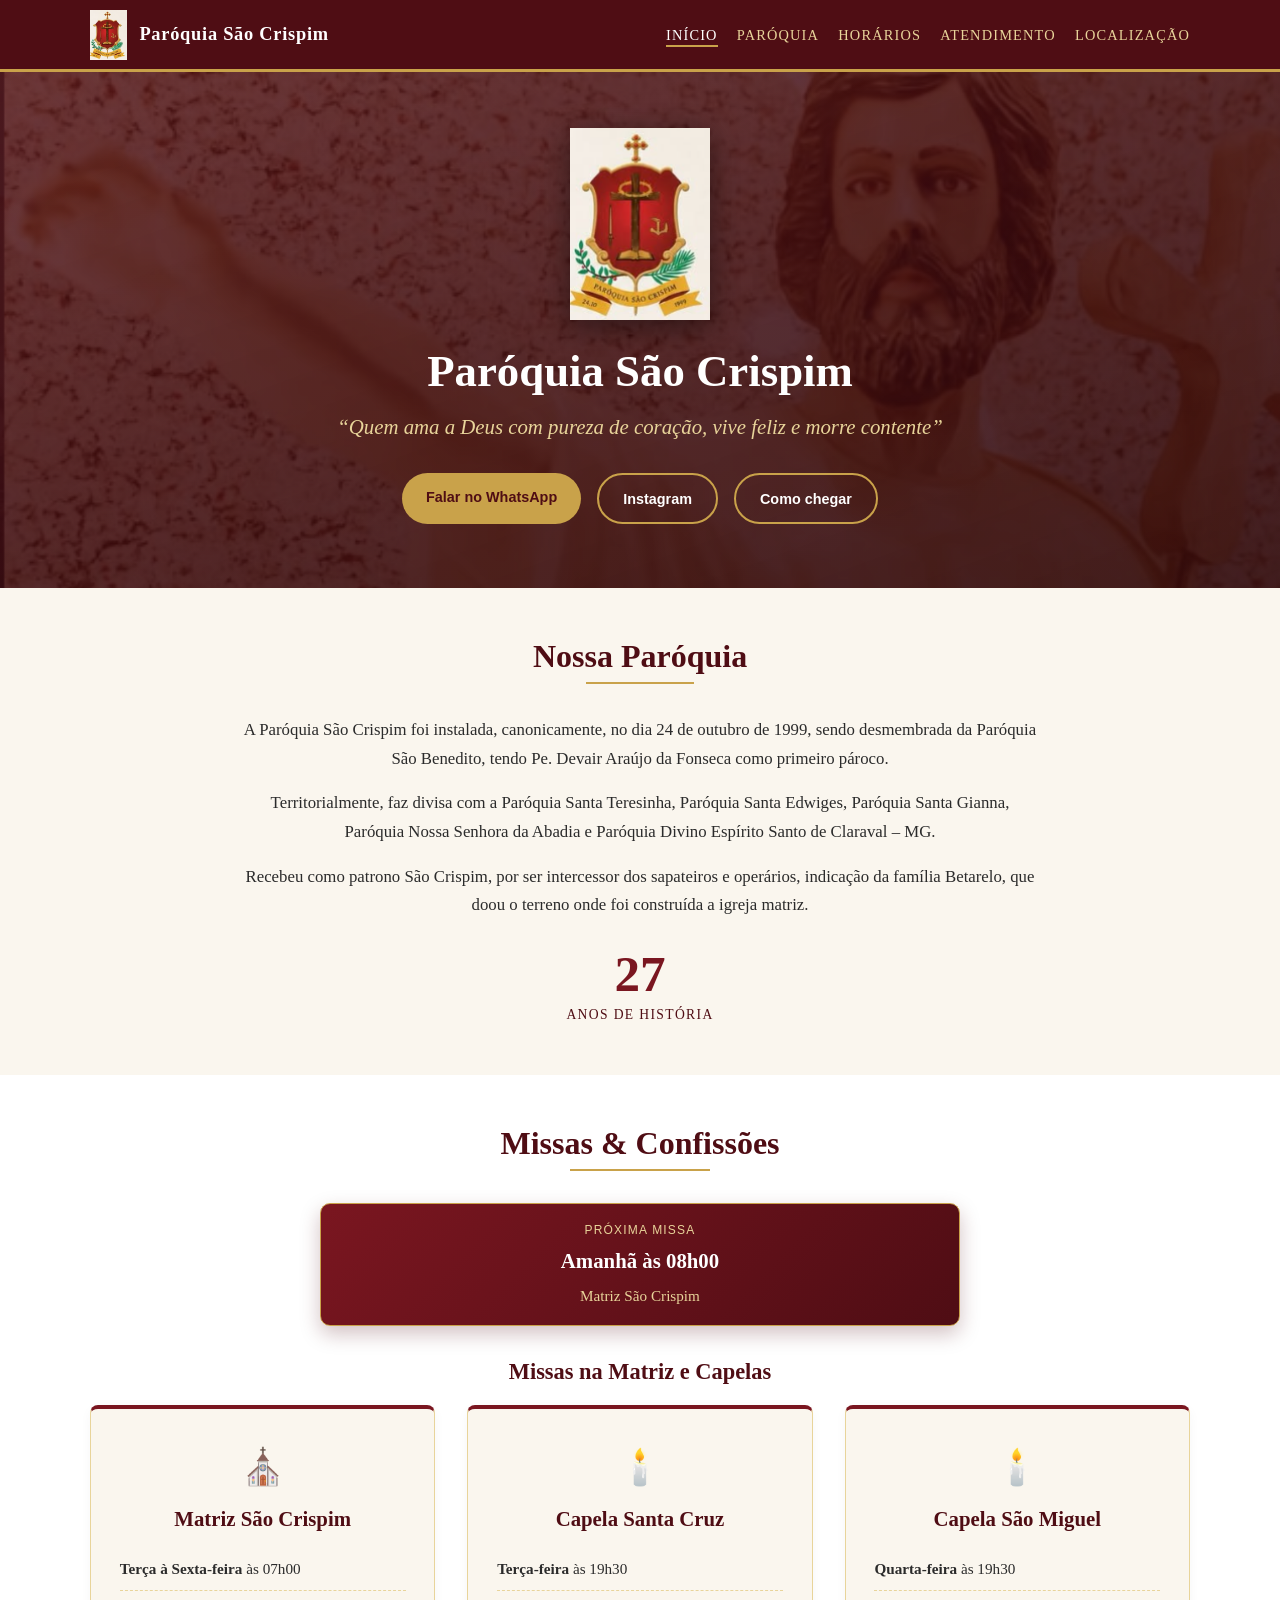
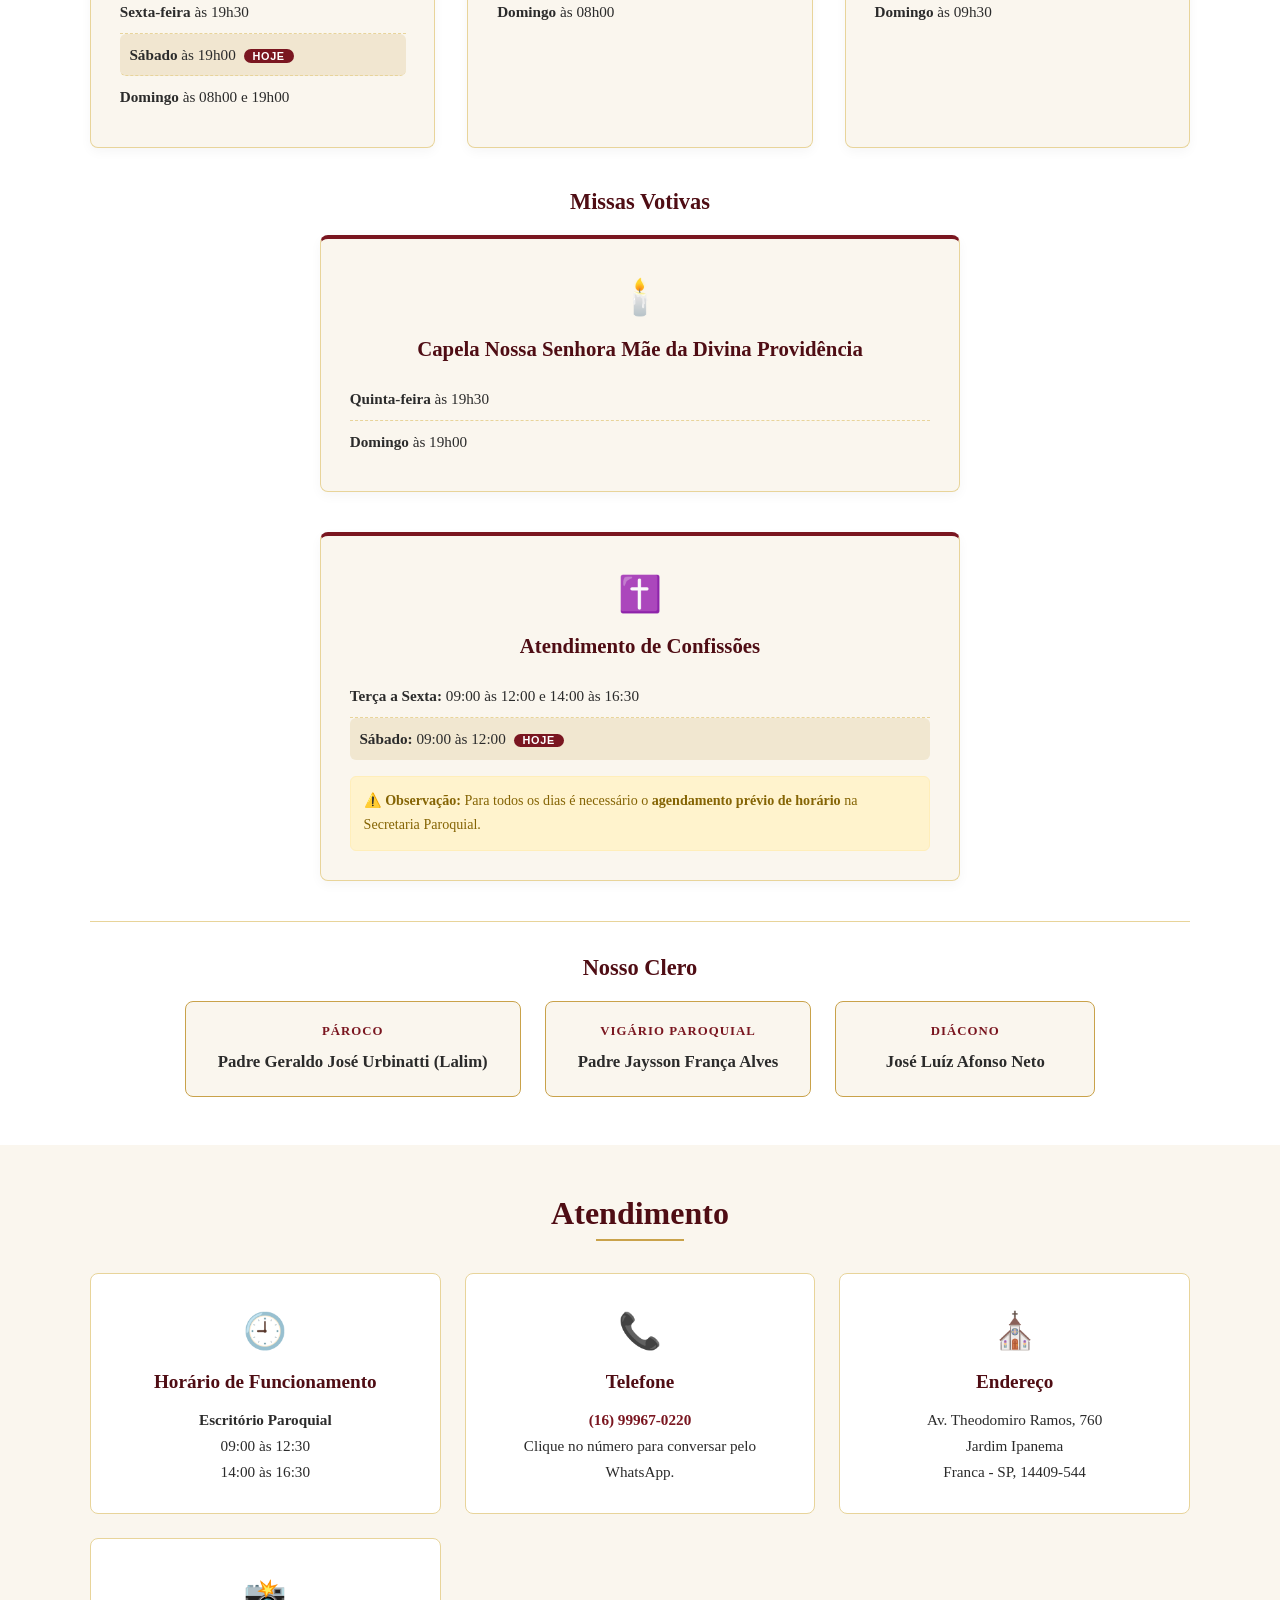
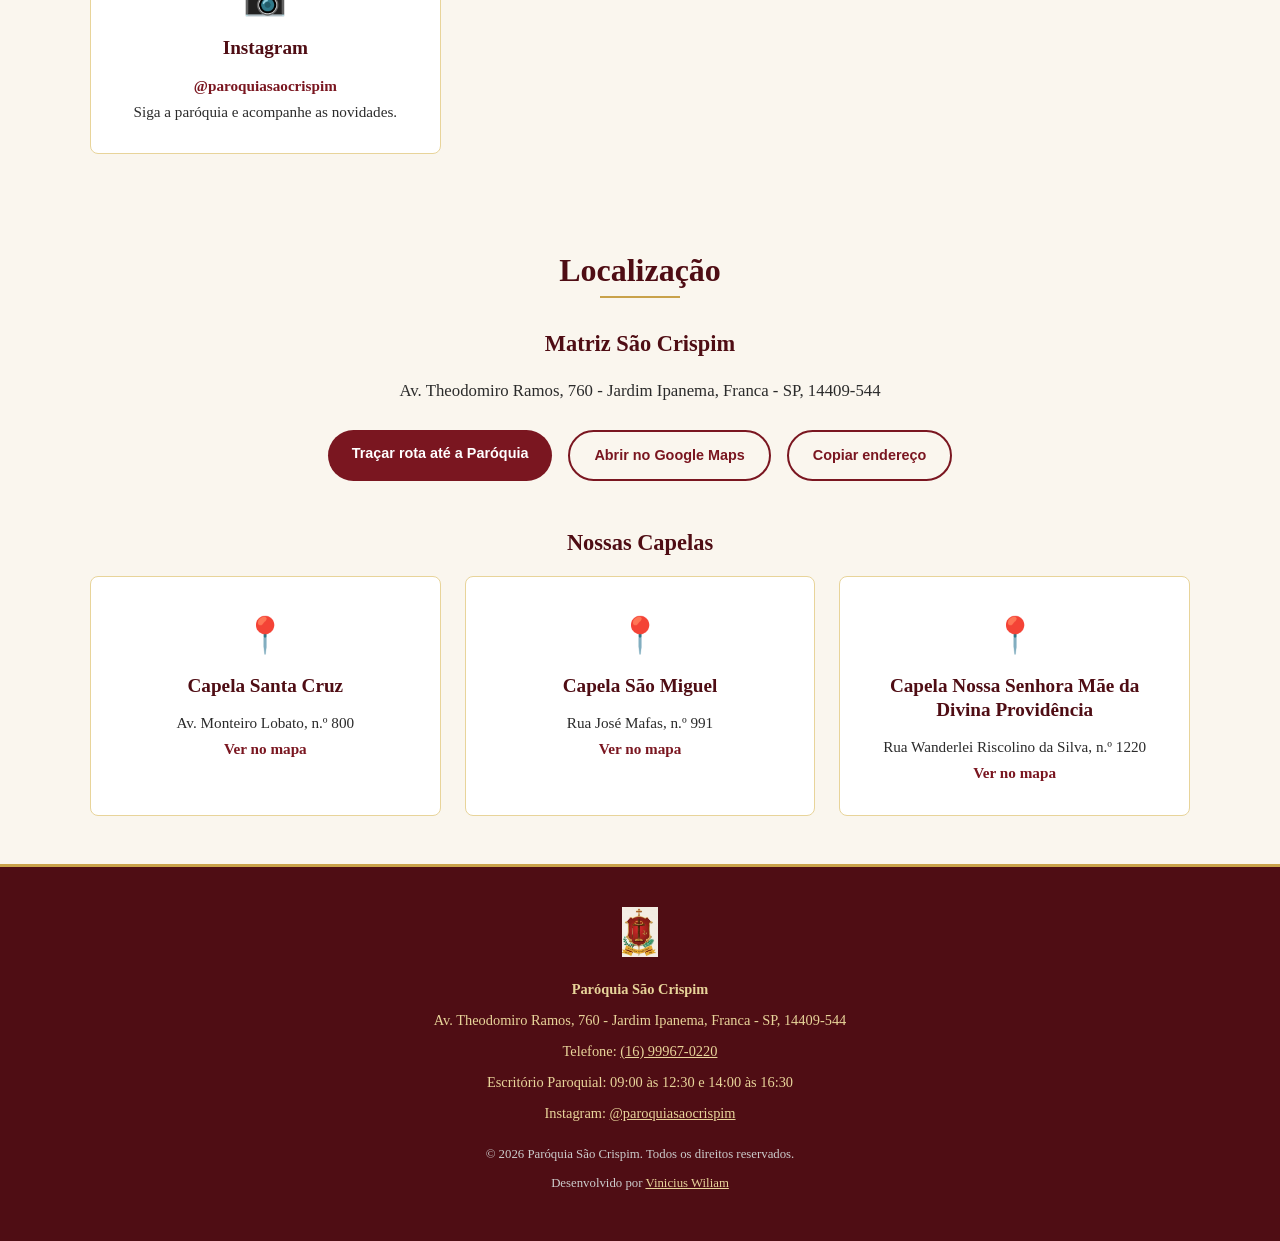
==== commit cc8e1005: "Remove a Liturgia Diária do site Retira o link do menu, a seção da página inicial, a aba liturgia.ht" ====
--- a/index.html
+++ b/index.html
@@ -5,7 +5,7 @@
   <meta name="viewport" content="width=device-width, initial-scale=1.0">
   <title>Paróquia São Crispim</title>
   <!-- ===== Segurança ===== -->
-  <meta http-equiv="Content-Security-Policy" content="default-src 'none'; img-src 'self' data:; style-src 'self' 'unsafe-inline'; script-src 'self' 'sha256-65LQZOquRCkkr/KPNwzK7pAOBOtvfO5ftrjAH5pYu9U='; base-uri 'none'; form-action 'none'; connect-src 'self'; object-src 'none'; upgrade-insecure-requests">
+  <meta http-equiv="Content-Security-Policy" content="default-src 'none'; img-src 'self' data:; style-src 'self' 'unsafe-inline'; script-src 'self' 'sha256-65LQZOquRCkkr/KPNwzK7pAOBOtvfO5ftrjAH5pYu9U='; base-uri 'none'; form-action 'none'; connect-src 'none'; object-src 'none'; upgrade-insecure-requests">
   <meta name="referrer" content="strict-origin-when-cross-origin">
   <meta name="robots" content="index, follow">
   <!-- Anti-clickjacking: esconde a página se ela for carregada dentro de outro site -->
@@ -32,7 +32,6 @@
           <li><a href="#inicio">Início</a></li>
           <li><a href="#sobre">Paróquia</a></li>
           <li><a href="#horarios">Horários</a></li>
-          <li><a href="liturgia.html">Liturgia</a></li>
           <li><a href="#atendimento">Atendimento</a></li>
           <li><a href="#localizacao">Localização</a></li>
         </ul>
@@ -157,23 +156,6 @@
             </div>
           </div>
         </div>
-      </div>
-    </section>
-
-    <!-- Liturgia Diária: chamada para a aba própria (liturgia.html) -->
-    <section class="liturgia-secao" id="liturgia">
-      <div class="container">
-        <div class="titulo-secao">
-          <h2>Liturgia Diária</h2>
-        </div>
-        <article class="liturgia-card">
-          <div class="icone-horario">📖</div>
-          <p class="liturgia-data" id="liturgia-data">Liturgia de hoje</p>
-          <p>Primeira Leitura, Salmo e Evangelho do dia, em uma aba só para a liturgia.</p>
-          <div class="botoes">
-            <a class="btn btn-vinho" href="liturgia.html">Abrir a liturgia de hoje</a>
-          </div>
-        </article>
       </div>
     </section>
 
--- a/estilo.css
+++ b/estilo.css
@@ -133,7 +133,6 @@
 /* ---------- Seções Comuns ---------- */
 section { padding: 3rem 0; }
 .titulo-secao { text-align: center; margin-bottom: 2rem; }
-.titulo-secao h1,
 .titulo-secao h2 {
   font-size: 2rem;
   color: var(--vinho-escuro);
@@ -141,7 +140,6 @@
   display: inline-block;
   padding-bottom: 0.5rem;
 }
-.titulo-secao h1::after,
 .titulo-secao h2::after {
   content: "";
   position: absolute;
@@ -331,7 +329,7 @@
 
   section { padding: 2.2rem 0; }
   .titulo-secao { margin-bottom: 1.5rem; }
-  .titulo-secao h1, .titulo-secao h2 { font-size: 1.6rem; }
+  .titulo-secao h2 { font-size: 1.6rem; }
   .sub-titulo { font-size: 1.2rem; }
 
   .sobre p { font-size: 1rem; text-align: left; }
@@ -390,8 +388,8 @@
 .js .reveal.visivel { opacity: 1; transform: none; }
 
 /* Cartões reagem ao passar o mouse */
-.card-horario, .card, .padre-card, .liturgia-card { transition: transform 0.25s ease, box-shadow 0.25s ease; }
-.card-horario:hover, .card:hover, .padre-card:hover, .liturgia-card:hover {
+.card-horario, .card, .padre-card { transition: transform 0.25s ease, box-shadow 0.25s ease; }
+.card-horario:hover, .card:hover, .padre-card:hover {
   transform: translateY(-6px);
   box-shadow: 0 12px 24px rgba(79, 13, 20, 0.15);
 }
@@ -423,19 +421,6 @@
   font: 700 0.68rem Arial, sans-serif; letter-spacing: 0.06em; text-transform: uppercase;
   animation: pulso 2s ease-in-out infinite;
 }
-
-/* Liturgia diária */
-.liturgia-secao { background: linear-gradient(160deg, var(--vinho-escuro), var(--vinho)); }
-.liturgia-secao .titulo-secao h2 { color: var(--branco); }
-.liturgia-card {
-  max-width: 640px; margin: 0 auto; padding: 2rem 1.6rem; text-align: center;
-  background: var(--creme); border: 1px solid var(--dourado); border-top: 4px solid var(--dourado);
-  border-radius: 8px; box-shadow: 0 10px 24px rgba(0, 0, 0, 0.25);
-}
-.liturgia-card .icone-horario { margin-bottom: 0.3rem; }
-.liturgia-data { font-size: 1.3rem; font-weight: bold; color: var(--vinho-escuro); margin-bottom: 0.4rem; }
-.liturgia-card .botoes { margin: 1.2rem 0 1rem; }
-.liturgia-fonte { font-size: 0.8rem; color: #6b6b6b; font-style: italic; }
 
 /* Anos de história */
 .anos { text-align: center; margin-top: 1.8rem; }
@@ -477,38 +462,3 @@
   }
   .js .reveal { opacity: 1; transform: none; }
 }
-
-/* ---------- Página da Liturgia Diária ---------- */
-.liturgia-pagina { background: var(--creme); min-height: 60vh; }
-.liturgia-nav { display: flex; flex-wrap: wrap; gap: 0.7rem; justify-content: center; align-items: center; margin-bottom: 2rem; }
-.liturgia-nav[hidden] { display: none; }
-.liturgia-nav input[type="date"] {
-  padding: 0.55rem 0.8rem; border: 2px solid var(--dourado); border-radius: 8px;
-  background: var(--branco); color: var(--vinho-escuro); font: 1rem Georgia, serif;
-}
-.liturgia-dia { text-align: center; color: var(--vinho-escuro); font-size: 1.7rem; margin-bottom: 0.3rem; }
-.liturgia-celebracao { text-align: center; font-weight: bold; font-size: 1.1rem; }
-.liturgia-cor {
-  text-align: center; color: var(--vinho); font: 0.85rem Arial, sans-serif;
-  letter-spacing: 0.08em; text-transform: uppercase; margin-bottom: 1.6rem;
-}
-.liturgia-leitura {
-  max-width: 760px; margin: 0 auto 1.4rem; padding: 1.5rem 1.6rem; background: var(--branco);
-  border: 1px solid var(--dourado-claro); border-left: 5px solid var(--vinho); border-radius: 8px;
-  box-shadow: 0 4px 12px rgba(0, 0, 0, 0.05);
-}
-.liturgia-leitura h3 { color: var(--vinho-escuro); font-size: 1.25rem; margin-bottom: 0.8rem; }
-.liturgia-leitura .referencia { display: block; color: var(--vinho); font-size: 0.95rem; font-weight: normal; margin-top: 0.15rem; }
-.liturgia-leitura p { margin-bottom: 0.7rem; font-size: 1.05rem; }
-.liturgia-leitura .refrao { font-weight: bold; color: var(--vinho-escuro); }
-.liturgia-leitura .verso { margin-bottom: 0.3rem; }
-.liturgia-aviso {
-  max-width: 640px; margin: 0 auto; padding: 1.2rem; text-align: center; background: var(--branco);
-  border: 1px dashed var(--dourado); border-radius: 8px;
-}
-.liturgia-aviso a { color: var(--vinho); font-weight: bold; }
-.liturgia-pagina .liturgia-fonte { text-align: center; margin-top: 1rem; }
-@media (max-width: 600px) {
-  .liturgia-dia { font-size: 1.4rem; }
-  .liturgia-leitura { padding: 1.2rem 1rem; }
-}
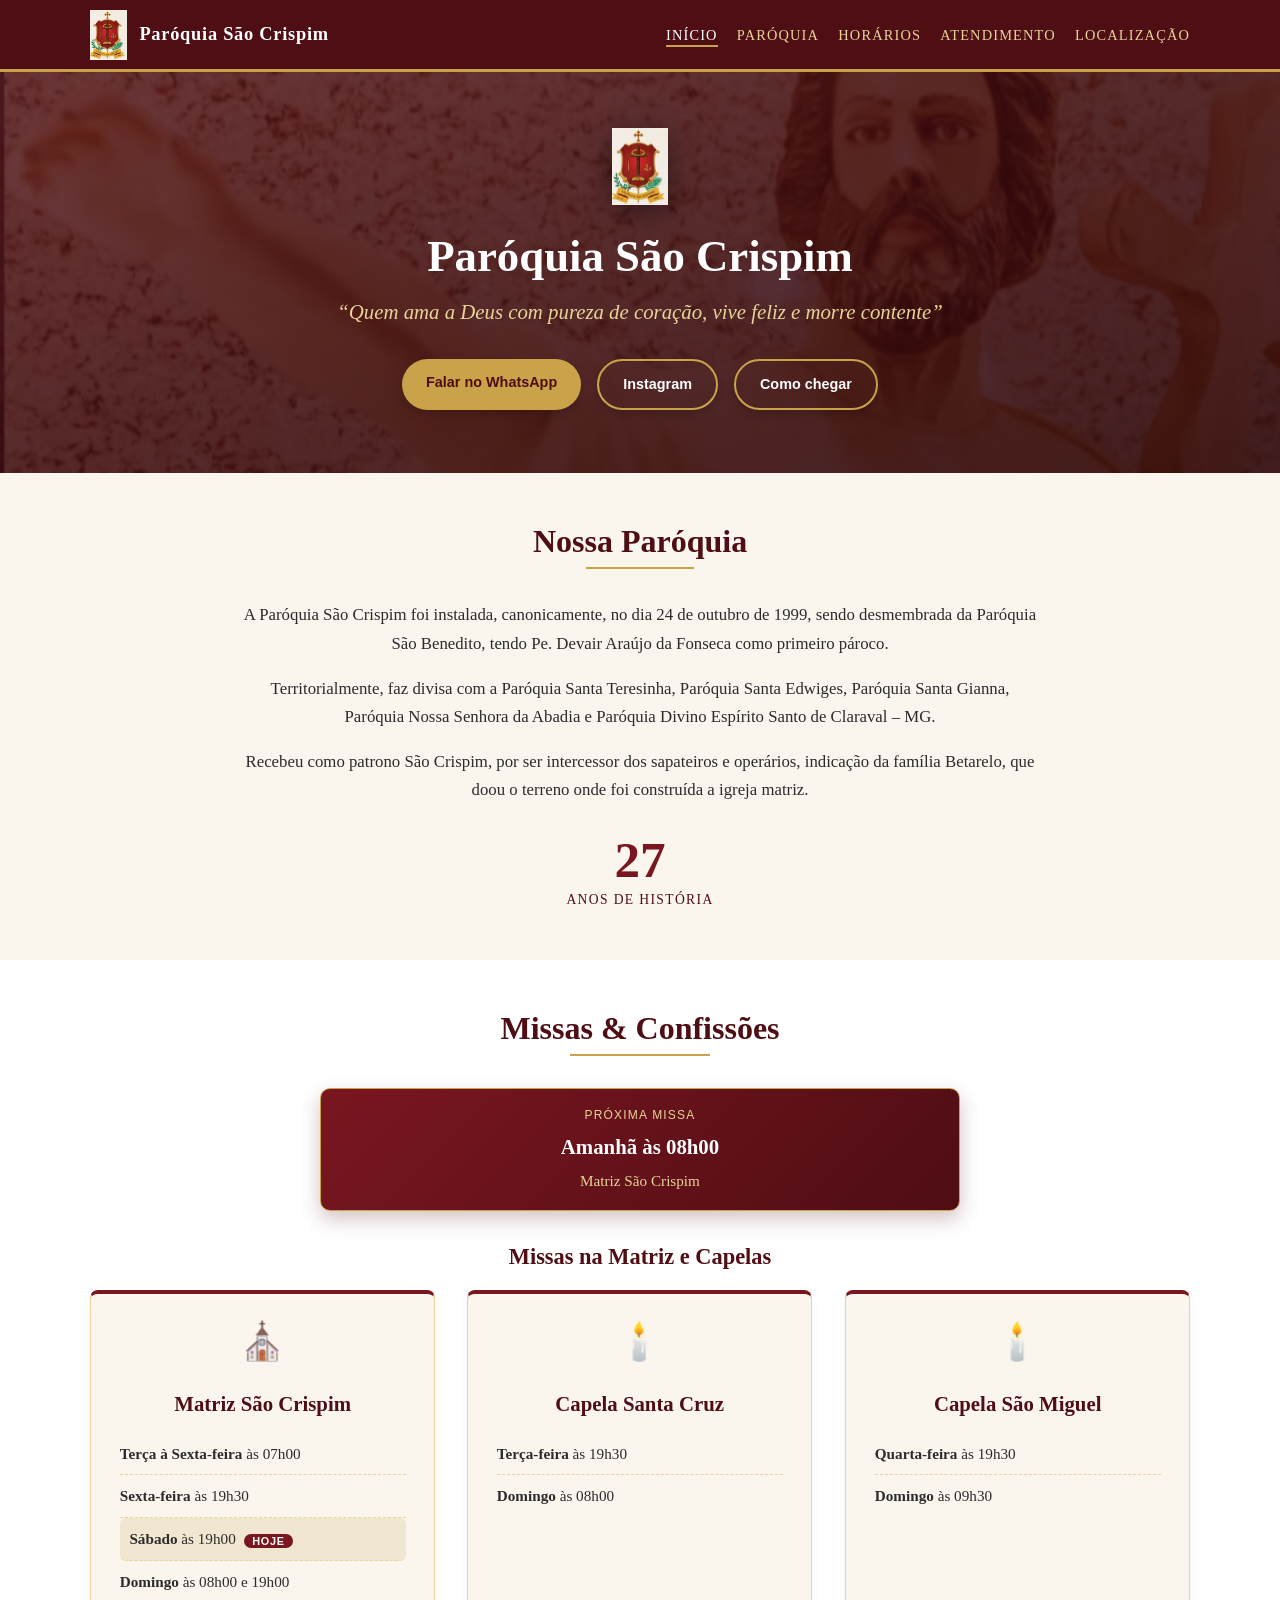
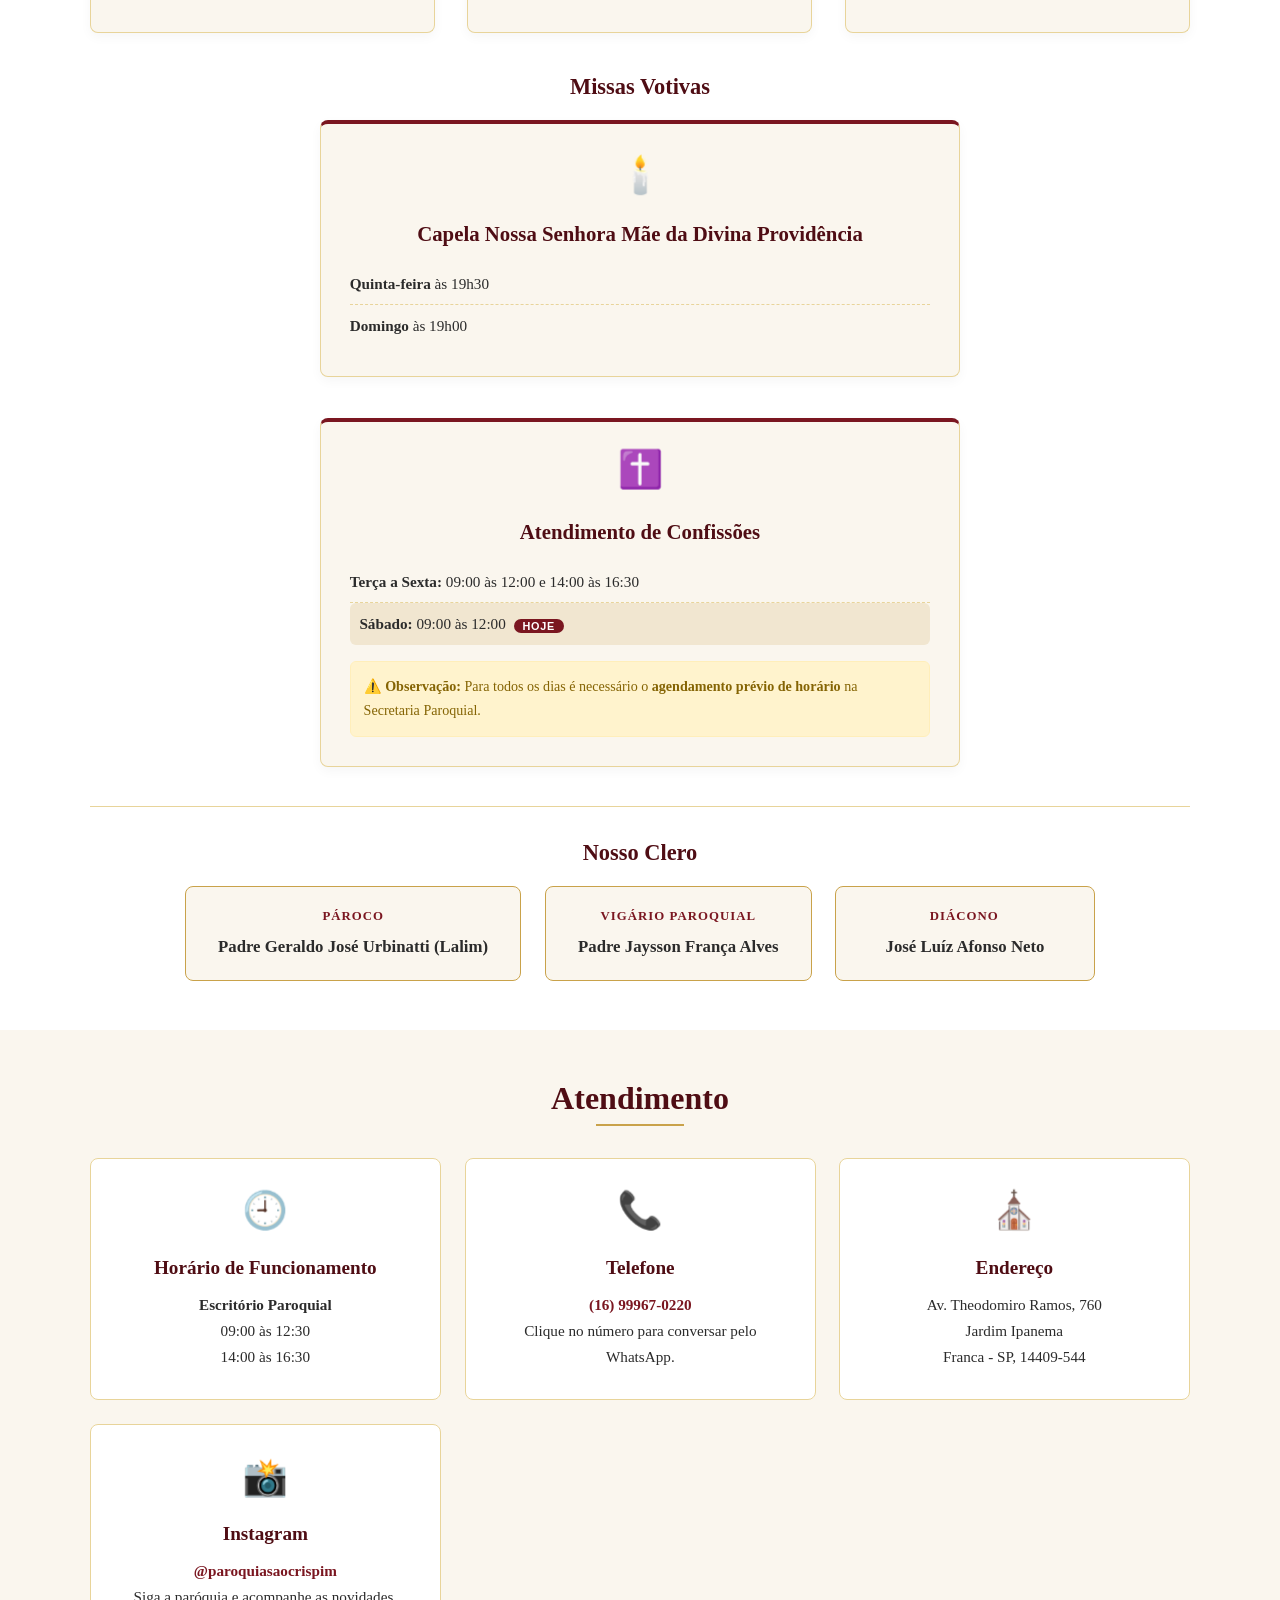
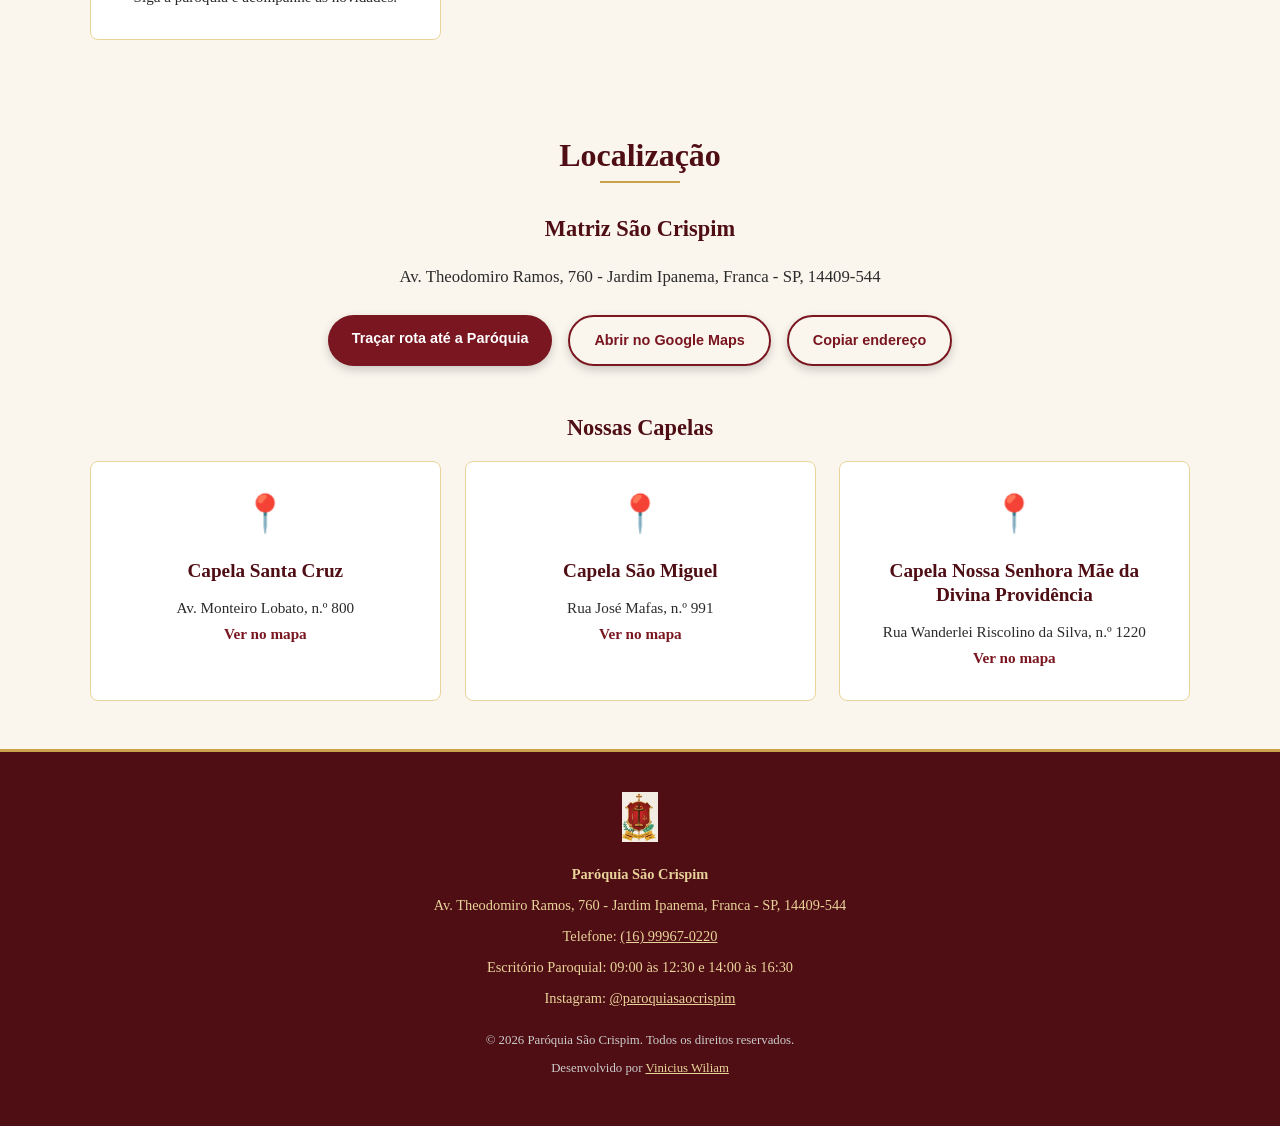
==== commit 9556119c: "Adiciona efeitos 3D e mais suavidade - Entrada dos cartões em 3D (giro e profundidade) e brasão que " ====
--- a/index.html
+++ b/index.html
@@ -43,7 +43,7 @@
     <!-- Hero / Início -->
     <section class="hero" id="inicio">
       <div class="container">
-        <img src="logo.png" alt="Brasão da Paróquia São Crispim">
+        <div class="logo-3d" id="logo-3d"><img src="logo.png" alt="Brasão da Paróquia São Crispim"></div>
         <h1>Paróquia São Crispim</h1>
         <p style="font-size:1.3rem;">“Quem ama a Deus com pureza de coração, vive feliz e morre contente”</p>
         <div class="botoes">
--- a/estilo.css
+++ b/estilo.css
@@ -83,14 +83,40 @@
 
 /* ---------- Hero ---------- */
 .hero {
-  /* Foto de fundo com camada escura por cima para reduzir o brilho */
-  background:
-    linear-gradient(160deg, rgba(79, 13, 20, 0.78) 0%, rgba(45, 6, 10, 0.88) 100%),
-    url("fundo.png") center 25% / cover no-repeat;
+  position: relative;
+  isolation: isolate;
+  overflow: hidden;
   background-color: var(--vinho-escuro);
   color: var(--branco);
   text-align: center;
   padding: 3.5rem 0 4rem;
+}
+
+/* Foto de fundo numa camada própria; o script a move mais devagar que a página (profundidade) */
+.hero::before {
+  content: "";
+  position: absolute;
+  inset: -12% 0;
+  z-index: -2;
+  background: url("fundo.png") center 25% / cover no-repeat;
+  transform: translate3d(0, var(--par, 0px), 0);
+  will-change: transform;
+}
+
+/* Camada escura por cima da foto para reduzir o brilho */
+.hero::after {
+  content: "";
+  position: absolute;
+  inset: 0;
+  z-index: -1;
+  background: linear-gradient(160deg, rgba(79, 13, 20, 0.78) 0%, rgba(45, 6, 10, 0.88) 100%);
+}
+
+/* Envoltório do brasão: inclina em 3D conforme o mouse (o script define --rx e --ry) */
+.logo-3d {
+  display: inline-block;
+  transform: perspective(700px) rotateY(var(--ry, 0deg)) rotateX(var(--rx, 0deg));
+  transition: transform 0.4s cubic-bezier(0.22, 1, 0.36, 1);
 }
 
 .hero img {
@@ -121,10 +147,12 @@
   font-weight: bold;
   font-family: Arial, sans-serif;
   font-size: 0.9rem;
-  transition: transform 0.15s, background 0.2s;
-}
-
-.btn:hover { transform: translateY(-2px); }
+  box-shadow: 0 4px 10px rgba(0, 0, 0, 0.18);
+  transition: transform 0.35s cubic-bezier(0.22, 1, 0.36, 1), box-shadow 0.35s ease, background 0.25s ease, color 0.25s ease;
+}
+
+.btn:hover { transform: translateY(-3px) scale(1.03); box-shadow: 0 12px 22px rgba(0, 0, 0, 0.28); }
+.btn:active { transform: translateY(0) scale(0.98); box-shadow: 0 2px 6px rgba(0, 0, 0, 0.25); transition-duration: 0.1s; }
 .btn-ouro { background: var(--dourado); color: var(--vinho-escuro); }
 .btn-borda { border: 2px solid var(--dourado); color: var(--branco); }
 .btn-vinho { background: var(--vinho); color: var(--branco); }
@@ -354,7 +382,7 @@
 .progresso {
   position: fixed; top: 0; left: 0; width: 100%; height: 3px;
   background: linear-gradient(90deg, var(--dourado), var(--dourado-claro));
-  transform: scaleX(0); transform-origin: 0 50%;
+  transform: scaleX(0); transform-origin: 0 50%; transition: transform 0.15s ease-out;
   z-index: 30; pointer-events: none;
 }
 
@@ -369,23 +397,36 @@
 }
 
 /* Entrada do topo da página */
+@keyframes subir3d { from { opacity: 0; transform: perspective(900px) translateY(30px) rotateX(-22deg); } to { opacity: 1; transform: none; } }
+@keyframes girar { from { opacity: 0; transform: perspective(700px) rotateY(-85deg) scale(0.7); } to { opacity: 1; transform: perspective(700px) rotateY(0deg) scale(1); } }
 @keyframes subir { from { opacity: 0; transform: translateY(24px); } to { opacity: 1; transform: none; } }
 @keyframes flutuar { 0%, 100% { transform: translateY(0); } 50% { transform: translateY(-8px); } }
 @keyframes pulso { 0%, 100% { box-shadow: 0 0 0 0 rgba(122, 22, 32, 0.45); } 50% { box-shadow: 0 0 0 6px rgba(122, 22, 32, 0); } }
 
-.js .hero .container > * { animation: subir 0.8s ease both; }
+.js .hero .container > * { animation: subir3d 1s cubic-bezier(0.22, 1, 0.36, 1) both; }
 .js .hero .container > :nth-child(2) { animation-delay: 0.12s; }
 .js .hero .container > :nth-child(3) { animation-delay: 0.24s; }
 .js .hero .container > :nth-child(4) { animation-delay: 0.36s; }
-.js .hero .container > img { animation: subir 0.8s ease both, flutuar 6s ease-in-out 1s infinite; }
+.js .hero .container > .logo-3d { animation: girar 1.2s cubic-bezier(0.22, 1, 0.36, 1) backwards; }
+.js .hero .logo-3d img { animation: flutuar 6s ease-in-out 1.2s infinite; }
 
 /* Aparecer ao rolar (a classe .reveal é colocada pelo script.js) */
 .js .reveal {
-  opacity: 0; transform: translateY(28px);
-  transition: opacity 0.7s ease, transform 0.7s ease;
+  opacity: 0;
+  transform: perspective(900px) translate3d(0, 36px, -60px) rotateX(-14deg) rotateY(var(--giro, 0deg));
+  transform-origin: 50% 100%;
+  transition: opacity 0.9s cubic-bezier(0.22, 1, 0.36, 1), transform 0.9s cubic-bezier(0.22, 1, 0.36, 1);
   transition-delay: var(--atraso, 0s);
 }
-.js .reveal.visivel { opacity: 1; transform: none; }
+.js .reveal.visivel { opacity: 1; transform: perspective(900px) translate3d(0, 0, 0) rotateX(0deg) rotateY(0deg); }
+
+/* A linha dourada dos títulos se abre do centro */
+.titulo-secao h2::after { transform-origin: center; transition: transform 1s cubic-bezier(0.22, 1, 0.36, 1) 0.25s; }
+.js .titulo-secao.reveal h2::after { transform: scaleX(0); }
+.js .titulo-secao.reveal.visivel h2::after { transform: scaleX(1); }
+
+/* Rolagem animada pelo script (evita brigar com o scroll-behavior nativo) */
+html.scroll-js { scroll-behavior: auto; }
 
 /* Cartões reagem ao passar o mouse */
 .card-horario, .card, .padre-card { transition: transform 0.25s ease, box-shadow 0.25s ease; }
@@ -393,6 +434,28 @@
   transform: translateY(-6px);
   box-shadow: 0 12px 24px rgba(79, 13, 20, 0.15);
 }
+/* Inclinação 3D com brilho que segue o mouse */
+.tilt {
+  position: relative;
+  transform-style: preserve-3d;
+  transform: perspective(900px) rotateX(var(--rx, 0deg)) rotateY(var(--ry, 0deg)) translateY(var(--ty, 0px));
+  transition: transform 0.6s cubic-bezier(0.22, 1, 0.36, 1), box-shadow 0.4s ease;
+}
+.tilt.ativo { transition: transform 0.12s ease-out, box-shadow 0.3s ease; }
+.tilt:hover { transform: perspective(900px) rotateX(var(--rx, 0deg)) rotateY(var(--ry, 0deg)) translateY(var(--ty, 0px)); }
+.tilt::after {
+  content: "";
+  position: absolute;
+  inset: 0;
+  border-radius: inherit;
+  pointer-events: none;
+  background: radial-gradient(circle at var(--gx, 50%) var(--gy, 50%), rgba(255, 255, 255, 0.45), rgba(255, 255, 255, 0) 60%);
+  opacity: 0;
+  transition: opacity 0.35s ease;
+}
+.tilt.ativo::after { opacity: 1; }
+.tilt .icone, .tilt .icone-horario { transform: translateZ(34px); }
+
 button.btn { cursor: pointer; font-family: Arial, sans-serif; background: transparent; }
 .btn[hidden] { display: none; }
 .btn-vinho-borda:hover { background: var(--vinho); color: var(--branco); }
@@ -461,4 +524,7 @@
     transition-duration: 0.01ms !important; transition-delay: 0s !important; scroll-behavior: auto !important;
   }
   .js .reveal { opacity: 1; transform: none; }
-}
+  .hero::before { transform: none !important; }
+  .tilt, .logo-3d { transform: none !important; }
+  .tilt::after { display: none; }
+}
